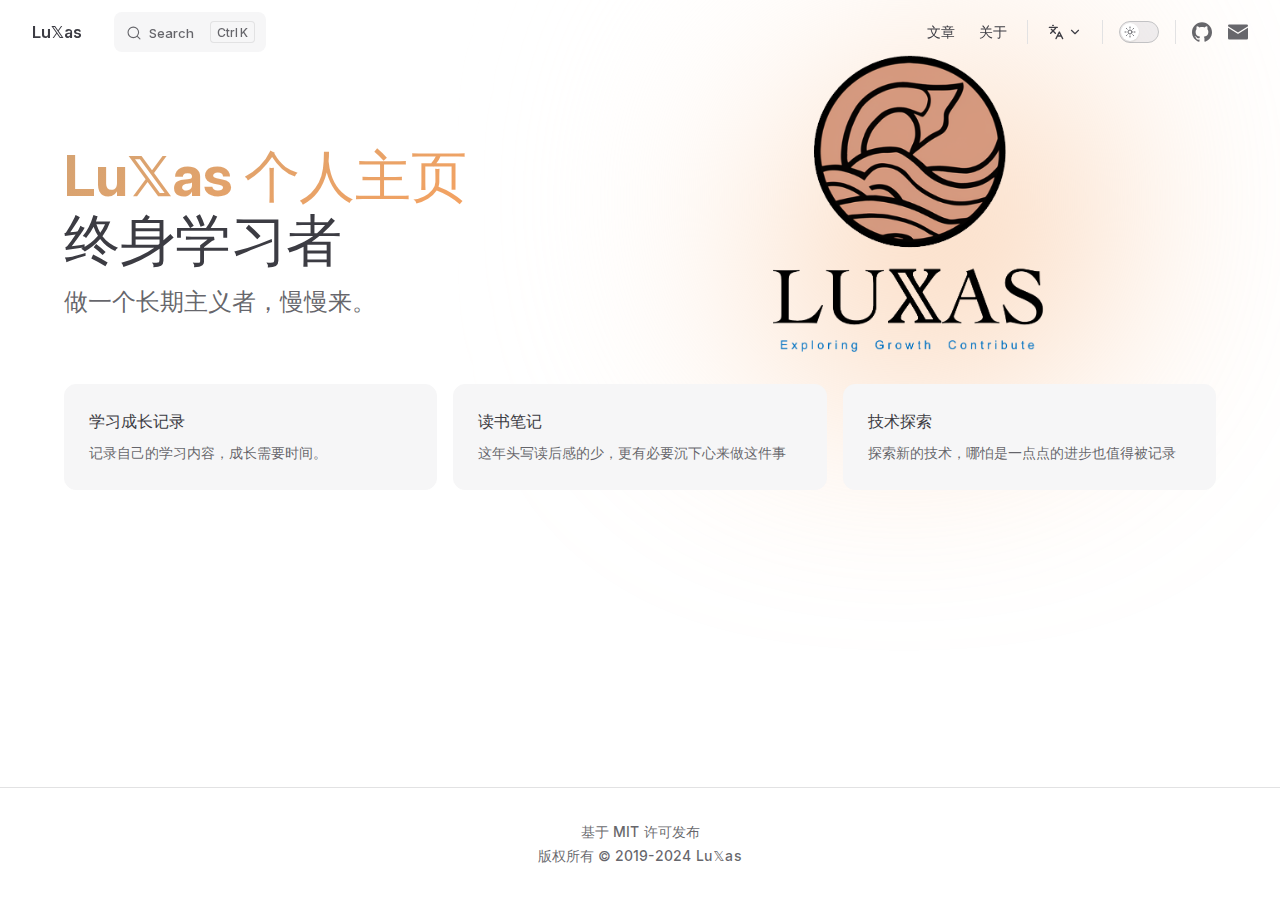
==== index.html @ c607cb86 "feat: update articles" ====
<!DOCTYPE html>
<html lang="cn-zh" dir="ltr">
  <head>
    <meta charset="utf-8">
    <meta name="viewport" content="width=device-width,initial-scale=1">
    <title>Lu𝕏as</title>
    <meta name="description" content="中文">
    <meta name="generator" content="VitePress v1.2.2">
    <link rel="preload stylesheet" href="/assets/style.DDRdnjF_.css" as="style">
    
    <script type="module" src="/assets/app.DLBh6SPV.js"></script>
    <link rel="preload" href="/assets/inter-roman-latin.Di8DUHzh.woff2" as="font" type="font/woff2" crossorigin="">
    <link rel="modulepreload" href="/assets/chunks/framework.D42TvibZ.js">
    <link rel="modulepreload" href="/assets/chunks/theme.DUBHkYEE.js">
    <link rel="modulepreload" href="/assets/index.md.DDCUJLED.lean.js">
    <link rel="icon" href="/favicon.png">
    <script id="check-dark-mode">(()=>{const e=localStorage.getItem("vitepress-theme-appearance")||"auto",a=window.matchMedia("(prefers-color-scheme: dark)").matches;(!e||e==="auto"?a:e==="dark")&&document.documentElement.classList.add("dark")})();</script>
    <script id="check-mac-os">document.documentElement.classList.toggle("mac",/Mac|iPhone|iPod|iPad/i.test(navigator.platform));</script>
  </head>
  <body>
    <div id="app"><div class="Layout" data-v-5d98c3a5><!--[--><!--]--><!--[--><span tabindex="-1" data-v-0f60ec36></span><a href="#VPContent" class="VPSkipLink visually-hidden" data-v-0f60ec36> Skip to content </a><!--]--><!----><header class="VPNav" data-v-5d98c3a5 data-v-ae24b3ad><div class="VPNavBar home top" data-v-ae24b3ad data-v-ccf7ddec><div class="wrapper" data-v-ccf7ddec><div class="container" data-v-ccf7ddec><div class="title" data-v-ccf7ddec><div class="VPNavBarTitle" data-v-ccf7ddec data-v-ab179fa1><a class="title" href="/" data-v-ab179fa1><!--[--><!--]--><!----><span data-v-ab179fa1>Lu𝕏as</span><!--[--><!--]--></a></div></div><div class="content" data-v-ccf7ddec><div class="content-body" data-v-ccf7ddec><!--[--><!--]--><div class="VPNavBarSearch search" data-v-ccf7ddec><!--[--><!----><div id="local-search"><button type="button" class="DocSearch DocSearch-Button" aria-label="Search"><span class="DocSearch-Button-Container"><span class="vp-icon DocSearch-Search-Icon"></span><span class="DocSearch-Button-Placeholder">Search</span></span><span class="DocSearch-Button-Keys"><kbd class="DocSearch-Button-Key"></kbd><kbd class="DocSearch-Button-Key">K</kbd></span></button></div><!--]--></div><nav aria-labelledby="main-nav-aria-label" class="VPNavBarMenu menu" data-v-ccf7ddec data-v-7f418b0f><span id="main-nav-aria-label" class="visually-hidden" data-v-7f418b0f>Main Navigation</span><!--[--><!--[--><a class="VPLink link VPNavBarMenuLink" href="/posts" tabindex="0" data-v-7f418b0f data-v-9c663999><!--[--><span data-v-9c663999>文章</span><!--]--></a><!--]--><!--[--><a class="VPLink link VPNavBarMenuLink" href="/about/page" tabindex="0" data-v-7f418b0f data-v-9c663999><!--[--><span data-v-9c663999>关于</span><!--]--></a><!--]--><!--]--></nav><div class="VPFlyout VPNavBarTranslations translations" data-v-ccf7ddec data-v-88af2de4 data-v-b6c34ac9><button type="button" class="button" aria-haspopup="true" aria-expanded="false" aria-label="多语言" data-v-b6c34ac9><span class="text" data-v-b6c34ac9><span class="vpi-languages option-icon" data-v-b6c34ac9></span><!----><span class="vpi-chevron-down text-icon" data-v-b6c34ac9></span></span></button><div class="menu" data-v-b6c34ac9><div class="VPMenu" data-v-b6c34ac9 data-v-e7ea1737><!----><!--[--><!--[--><div class="items" data-v-88af2de4><p class="title" data-v-88af2de4>简体中文</p><!--[--><div class="VPMenuLink" data-v-88af2de4 data-v-43f1e123><a class="VPLink link" href="/en/" data-v-43f1e123><!--[-->English<!--]--></a></div><!--]--></div><!--]--><!--]--></div></div></div><div class="VPNavBarAppearance appearance" data-v-ccf7ddec data-v-e6aabb21><button class="VPSwitch VPSwitchAppearance" type="button" role="switch" title="切换到深色模式" aria-checked="false" data-v-e6aabb21 data-v-d1f28634 data-v-1d5665e3><span class="check" data-v-1d5665e3><span class="icon" data-v-1d5665e3><!--[--><span class="vpi-sun sun" data-v-d1f28634></span><span class="vpi-moon moon" data-v-d1f28634></span><!--]--></span></span></button></div><div class="VPSocialLinks VPNavBarSocialLinks social-links" data-v-ccf7ddec data-v-0394ad82 data-v-7bc22406><!--[--><a class="VPSocialLink no-icon" href="https://github.com/luxasjer" aria-label="github" target="_blank" rel="noopener" data-v-7bc22406 data-v-eee4e7cb><span class="vpi-social-github" /></a><a class="VPSocialLink no-icon" href="mailto:jiap@hotmail.com" aria-label target="_blank" rel="noopener" data-v-7bc22406 data-v-eee4e7cb><svg xmlns="http://www.w3.org/2000/svg" viewBox="0 0 128 96" id="email"><g><path d="M0 11.283V8a8 8 0 0 1 8-8h112a8 8 0 0 1 8 8v3.283l-64 40zm66.12 48.11a4.004 4.004 0 0 1-4.24 0L0 20.717V88a8 8 0 0 0 8 8h112a8 8 0 0 0 8-8V20.717z"></path></g></svg></a><!--]--></div><div class="VPFlyout VPNavBarExtra extra" data-v-ccf7ddec data-v-d0bd9dde data-v-b6c34ac9><button type="button" class="button" aria-haspopup="true" aria-expanded="false" aria-label="extra navigation" data-v-b6c34ac9><span class="vpi-more-horizontal icon" data-v-b6c34ac9></span></button><div class="menu" data-v-b6c34ac9><div class="VPMenu" data-v-b6c34ac9 data-v-e7ea1737><!----><!--[--><!--[--><div class="group translations" data-v-d0bd9dde><p class="trans-title" data-v-d0bd9dde>简体中文</p><!--[--><div class="VPMenuLink" data-v-d0bd9dde data-v-43f1e123><a class="VPLink link" href="/en/" data-v-43f1e123><!--[-->English<!--]--></a></div><!--]--></div><div class="group" data-v-d0bd9dde><div class="item appearance" data-v-d0bd9dde><p class="label" data-v-d0bd9dde>主题</p><div class="appearance-action" data-v-d0bd9dde><button class="VPSwitch VPSwitchAppearance" type="button" role="switch" title="切换到深色模式" aria-checked="false" data-v-d0bd9dde data-v-d1f28634 data-v-1d5665e3><span class="check" data-v-1d5665e3><span class="icon" data-v-1d5665e3><!--[--><span class="vpi-sun sun" data-v-d1f28634></span><span class="vpi-moon moon" data-v-d1f28634></span><!--]--></span></span></button></div></div></div><div class="group" data-v-d0bd9dde><div class="item social-links" data-v-d0bd9dde><div class="VPSocialLinks social-links-list" data-v-d0bd9dde data-v-7bc22406><!--[--><a class="VPSocialLink no-icon" href="https://github.com/luxasjer" aria-label="github" target="_blank" rel="noopener" data-v-7bc22406 data-v-eee4e7cb><span class="vpi-social-github" /></a><a class="VPSocialLink no-icon" href="mailto:jiap@hotmail.com" aria-label target="_blank" rel="noopener" data-v-7bc22406 data-v-eee4e7cb><svg xmlns="http://www.w3.org/2000/svg" viewBox="0 0 128 96" id="email"><g><path d="M0 11.283V8a8 8 0 0 1 8-8h112a8 8 0 0 1 8 8v3.283l-64 40zm66.12 48.11a4.004 4.004 0 0 1-4.24 0L0 20.717V88a8 8 0 0 0 8 8h112a8 8 0 0 0 8-8V20.717z"></path></g></svg></a><!--]--></div></div></div><!--]--><!--]--></div></div></div><!--[--><!--]--><button type="button" class="VPNavBarHamburger hamburger" aria-label="mobile navigation" aria-expanded="false" aria-controls="VPNavScreen" data-v-ccf7ddec data-v-e5dd9c1c><span class="container" data-v-e5dd9c1c><span class="top" data-v-e5dd9c1c></span><span class="middle" data-v-e5dd9c1c></span><span class="bottom" data-v-e5dd9c1c></span></span></button></div></div></div></div><div class="divider" data-v-ccf7ddec><div class="divider-line" data-v-ccf7ddec></div></div></div><!----></header><!----><!----><div class="VPContent is-home" id="VPContent" data-v-5d98c3a5 data-v-1428d186><div class="VPHome" data-v-1428d186 data-v-686f80a6><!--[--><!--]--><div class="VPHero has-image VPHomeHero" data-v-686f80a6 data-v-303bb580><div class="container" data-v-303bb580><div class="main" data-v-303bb580><!--[--><!--]--><!--[--><h1 class="name" data-v-303bb580><span class="clip" data-v-303bb580>Lu𝕏as 个人主页</span></h1><p class="text" data-v-303bb580>终身学习者</p><p class="tagline" data-v-303bb580>做一个长期主义者，慢慢来。</p><!--]--><!--[--><!--]--><!----><!--[--><!--]--></div><div class="image" data-v-303bb580><div class="image-container" data-v-303bb580><div class="image-bg" data-v-303bb580></div><!--[--><!--[--><img class="VPImage image-src" src="/logo.png" alt="Lu𝕏as" data-v-8426fc1a><!--]--><!--]--></div></div></div></div><!--[--><!--]--><!--[--><!--]--><div class="VPFeatures VPHomeFeatures" data-v-686f80a6 data-v-a6181336><div class="container" data-v-a6181336><div class="items" data-v-a6181336><!--[--><div class="grid-3 item" data-v-a6181336><div class="VPLink no-icon VPFeature" data-v-a6181336 data-v-a3976bdc><!--[--><article class="box" data-v-a3976bdc><!----><h2 class="title" data-v-a3976bdc>学习成长记录</h2><p class="details" data-v-a3976bdc>记录自己的学习内容，成长需要时间。</p><!----></article><!--]--></div></div><div class="grid-3 item" data-v-a6181336><div class="VPLink no-icon VPFeature" data-v-a6181336 data-v-a3976bdc><!--[--><article class="box" data-v-a3976bdc><!----><h2 class="title" data-v-a3976bdc>读书笔记</h2><p class="details" data-v-a3976bdc>这年头写读后感的少，更有必要沉下心来做这件事</p><!----></article><!--]--></div></div><div class="grid-3 item" data-v-a6181336><div class="VPLink no-icon VPFeature" data-v-a6181336 data-v-a3976bdc><!--[--><article class="box" data-v-a3976bdc><!----><h2 class="title" data-v-a3976bdc>技术探索</h2><p class="details" data-v-a3976bdc>探索新的技术，哪怕是一点点的进步也值得被记录</p><!----></article><!--]--></div></div><!--]--></div></div></div><!--[--><!--]--><div class="vp-doc container" style="" data-v-686f80a6 data-v-8e2d4988><!--[--><div style="position:relative;" data-v-686f80a6><div></div></div><!--]--></div></div></div><footer class="VPFooter" data-v-5d98c3a5 data-v-e315a0ad><div class="container" data-v-e315a0ad><p class="message" data-v-e315a0ad>基于 MIT 许可发布</p><p class="copyright" data-v-e315a0ad>版权所有 © 2019-2024 Lu𝕏as</p></div></footer><!--[--><!--]--></div></div>
    <script>window.__VP_HASH_MAP__=JSON.parse("{\"en_about_page.md\":\"DfdKTRWu\",\"en_posts_index.md\":\"Dd6nud6J\",\"about_page.md\":\"Cd9vt3Vc\",\"index.md\":\"DDCUJLED\",\"en_posts_how-to-configure-multiple-github-accounts-on-mac.md\":\"Dc8gXFpG\",\"posts_index.md\":\"DUNDQnD2\",\"en_index.md\":\"DZoqJxFA\",\"posts_how-to-configure-multiple-github-accounts-on-mac.md\":\"HzGMgSVw\"}");window.__VP_SITE_DATA__=JSON.parse("{\"lang\":\"en-US\",\"dir\":\"ltr\",\"title\":\"Lu𝕏as\",\"description\":\"Lu𝕏as 的个人网站\",\"base\":\"/\",\"head\":[],\"router\":{\"prefetchLinks\":true},\"appearance\":true,\"themeConfig\":{\"socialLinks\":[{\"icon\":\"github\",\"link\":\"https://github.com/luxasjer\"},{\"icon\":{\"svg\":\"<svg xmlns=\\\"http://www.w3.org/2000/svg\\\" viewBox=\\\"0 0 128 96\\\" id=\\\"email\\\"><g><path d=\\\"M0 11.283V8a8 8 0 0 1 8-8h112a8 8 0 0 1 8 8v3.283l-64 40zm66.12 48.11a4.004 4.004 0 0 1-4.24 0L0 20.717V88a8 8 0 0 0 8 8h112a8 8 0 0 0 8-8V20.717z\\\"></path></g></svg>\"},\"link\":\"mailto:jiap@hotmail.com\"}],\"search\":{\"provider\":\"local\"}},\"locales\":{\"root\":{\"label\":\"简体中文\",\"lang\":\"cn-zh\",\"description\":\"中文\",\"themeConfig\":{\"nav\":[{\"text\":\"文章\",\"link\":\"/posts\"},{\"text\":\"关于\",\"link\":\"/about/page\"}],\"editLink\":{\"pattern\":\"mailto:jiap@hotmail.com\",\"text\":\"与我取得联系\"},\"footer\":{\"message\":\"基于 MIT 许可发布\",\"copyright\":\"版权所有 © 2019-2024 Lu𝕏as\"},\"docFooter\":{\"prev\":\"上一页\",\"next\":\"下一页\"},\"outlineTitle\":\"导航栏\",\"outline\":[2,3],\"lastUpdated\":{\"text\":\"最后更新于\",\"formatOptions\":{\"dateStyle\":\"short\",\"timeStyle\":\"medium\"}},\"langMenuLabel\":\"多语言\",\"returnToTopLabel\":\"回到顶部\",\"sidebarMenuLabel\":\"菜单\",\"darkModeSwitchLabel\":\"主题\",\"lightModeSwitchTitle\":\"切换到浅色模式\",\"darkModeSwitchTitle\":\"切换到深色模式\"}},\"en\":{\"label\":\"English\",\"lang\":\"en-US\",\"description\":\"Vite & Vue powered static site generator.\",\"themeConfig\":{\"nav\":[{\"text\":\"About\",\"link\":\"/about/page\"}],\"editLink\":{\"pattern\":\"mailto:jiap@hotmail.com\",\"text\":\"Mail to me\"},\"footer\":{\"message\":\"Released under the MIT License\",\"copyright\":\"Copyright © 2019 - 2024 Lu𝕏as\"}}}},\"scrollOffset\":134,\"cleanUrls\":true}");</script>
    
  </body>
</html>
---- assets/style.DDRdnjF_.css ----
@font-face{font-family:Inter;font-style:normal;font-weight:100 900;font-display:swap;src:url(/assets/inter-roman-cyrillic-ext.BBPuwvHQ.woff2) format("woff2");unicode-range:U+0460-052F,U+1C80-1C88,U+20B4,U+2DE0-2DFF,U+A640-A69F,U+FE2E-FE2F}@font-face{font-family:Inter;font-style:normal;font-weight:100 900;font-display:swap;src:url(/assets/inter-roman-cyrillic.C5lxZ8CY.woff2) format("woff2");unicode-range:U+0301,U+0400-045F,U+0490-0491,U+04B0-04B1,U+2116}@font-face{font-family:Inter;font-style:normal;font-weight:100 900;font-display:swap;src:url(/assets/inter-roman-greek-ext.CqjqNYQ-.woff2) format("woff2");unicode-range:U+1F00-1FFF}@font-face{font-family:Inter;font-style:normal;font-weight:100 900;font-display:swap;src:url(/assets/inter-roman-greek.BBVDIX6e.woff2) format("woff2");unicode-range:U+0370-0377,U+037A-037F,U+0384-038A,U+038C,U+038E-03A1,U+03A3-03FF}@font-face{font-family:Inter;font-style:normal;font-weight:100 900;font-display:swap;src:url(/assets/inter-roman-vietnamese.BjW4sHH5.woff2) format("woff2");unicode-range:U+0102-0103,U+0110-0111,U+0128-0129,U+0168-0169,U+01A0-01A1,U+01AF-01B0,U+0300-0301,U+0303-0304,U+0308-0309,U+0323,U+0329,U+1EA0-1EF9,U+20AB}@font-face{font-family:Inter;font-style:normal;font-weight:100 900;font-display:swap;src:url(/assets/inter-roman-latin-ext.4ZJIpNVo.woff2) format("woff2");unicode-range:U+0100-02AF,U+0304,U+0308,U+0329,U+1E00-1E9F,U+1EF2-1EFF,U+2020,U+20A0-20AB,U+20AD-20C0,U+2113,U+2C60-2C7F,U+A720-A7FF}@font-face{font-family:Inter;font-style:normal;font-weight:100 900;font-display:swap;src:url(/assets/inter-roman-latin.Di8DUHzh.woff2) format("woff2");unicode-range:U+0000-00FF,U+0131,U+0152-0153,U+02BB-02BC,U+02C6,U+02DA,U+02DC,U+0304,U+0308,U+0329,U+2000-206F,U+2074,U+20AC,U+2122,U+2191,U+2193,U+2212,U+2215,U+FEFF,U+FFFD}@font-face{font-family:Inter;font-style:italic;font-weight:100 900;font-display:swap;src:url(/assets/inter-italic-cyrillic-ext.r48I6akx.woff2) format("woff2");unicode-range:U+0460-052F,U+1C80-1C88,U+20B4,U+2DE0-2DFF,U+A640-A69F,U+FE2E-FE2F}@font-face{font-family:Inter;font-style:italic;font-weight:100 900;font-display:swap;src:url(/assets/inter-italic-cyrillic.By2_1cv3.woff2) format("woff2");unicode-range:U+0301,U+0400-045F,U+0490-0491,U+04B0-04B1,U+2116}@font-face{font-family:Inter;font-style:italic;font-weight:100 900;font-display:swap;src:url(/assets/inter-italic-greek-ext.1u6EdAuj.woff2) format("woff2");unicode-range:U+1F00-1FFF}@font-face{font-family:Inter;font-style:italic;font-weight:100 900;font-display:swap;src:url(/assets/inter-italic-greek.DJ8dCoTZ.woff2) format("woff2");unicode-range:U+0370-0377,U+037A-037F,U+0384-038A,U+038C,U+038E-03A1,U+03A3-03FF}@font-face{font-family:Inter;font-style:italic;font-weight:100 900;font-display:swap;src:url(/assets/inter-italic-vietnamese.BSbpV94h.woff2) format("woff2");unicode-range:U+0102-0103,U+0110-0111,U+0128-0129,U+0168-0169,U+01A0-01A1,U+01AF-01B0,U+0300-0301,U+0303-0304,U+0308-0309,U+0323,U+0329,U+1EA0-1EF9,U+20AB}@font-face{font-family:Inter;font-style:italic;font-weight:100 900;font-display:swap;src:url(/assets/inter-italic-latin-ext.CN1xVJS-.woff2) format("woff2");unicode-range:U+0100-02AF,U+0304,U+0308,U+0329,U+1E00-1E9F,U+1EF2-1EFF,U+2020,U+20A0-20AB,U+20AD-20C0,U+2113,U+2C60-2C7F,U+A720-A7FF}@font-face{font-family:Inter;font-style:italic;font-weight:100 900;font-display:swap;src:url(/assets/inter-italic-latin.C2AdPX0b.woff2) format("woff2");unicode-range:U+0000-00FF,U+0131,U+0152-0153,U+02BB-02BC,U+02C6,U+02DA,U+02DC,U+0304,U+0308,U+0329,U+2000-206F,U+2074,U+20AC,U+2122,U+2191,U+2193,U+2212,U+2215,U+FEFF,U+FFFD}@font-face{font-family:Punctuation SC;font-weight:400;src:local("PingFang SC Regular"),local("Noto Sans CJK SC"),local("Microsoft YaHei");unicode-range:U+201C,U+201D,U+2018,U+2019,U+2E3A,U+2014,U+2013,U+2026,U+00B7,U+007E,U+002F}@font-face{font-family:Punctuation SC;font-weight:500;src:local("PingFang SC Medium"),local("Noto Sans CJK SC"),local("Microsoft YaHei");unicode-range:U+201C,U+201D,U+2018,U+2019,U+2E3A,U+2014,U+2013,U+2026,U+00B7,U+007E,U+002F}@font-face{font-family:Punctuation SC;font-weight:600;src:local("PingFang SC Semibold"),local("Noto Sans CJK SC Bold"),local("Microsoft YaHei Bold");unicode-range:U+201C,U+201D,U+2018,U+2019,U+2E3A,U+2014,U+2013,U+2026,U+00B7,U+007E,U+002F}@font-face{font-family:Punctuation SC;font-weight:700;src:local("PingFang SC Semibold"),local("Noto Sans CJK SC Bold"),local("Microsoft YaHei Bold");unicode-range:U+201C,U+201D,U+2018,U+2019,U+2E3A,U+2014,U+2013,U+2026,U+00B7,U+007E,U+002F}:root{--vp-c-white: #ffffff;--vp-c-black: #000000;--vp-c-neutral: var(--vp-c-black);--vp-c-neutral-inverse: var(--vp-c-white)}.dark{--vp-c-neutral: var(--vp-c-white);--vp-c-neutral-inverse: var(--vp-c-black)}:root{--vp-c-gray-1: #dddde3;--vp-c-gray-2: #e4e4e9;--vp-c-gray-3: #ebebef;--vp-c-gray-soft: rgba(142, 150, 170, .14);--vp-c-indigo-1: #3451b2;--vp-c-indigo-2: #3a5ccc;--vp-c-indigo-3: #5672cd;--vp-c-indigo-soft: rgba(100, 108, 255, .14);--vp-c-purple-1: #6f42c1;--vp-c-purple-2: #7e4cc9;--vp-c-purple-3: #8e5cd9;--vp-c-purple-soft: rgba(159, 122, 234, .14);--vp-c-green-1: #18794e;--vp-c-green-2: #299764;--vp-c-green-3: #30a46c;--vp-c-green-soft: rgba(16, 185, 129, .14);--vp-c-yellow-1: #915930;--vp-c-yellow-2: #946300;--vp-c-yellow-3: #9f6a00;--vp-c-yellow-soft: rgba(234, 179, 8, .14);--vp-c-red-1: #b8272c;--vp-c-red-2: #d5393e;--vp-c-red-3: #e0575b;--vp-c-red-soft: rgba(244, 63, 94, .14);--vp-c-sponsor: #db2777}.dark{--vp-c-gray-1: #515c67;--vp-c-gray-2: #414853;--vp-c-gray-3: #32363f;--vp-c-gray-soft: rgba(101, 117, 133, .16);--vp-c-indigo-1: #a8b1ff;--vp-c-indigo-2: #5c73e7;--vp-c-indigo-3: #3e63dd;--vp-c-indigo-soft: rgba(100, 108, 255, .16);--vp-c-purple-1: #c8abfa;--vp-c-purple-2: #a879e6;--vp-c-purple-3: #8e5cd9;--vp-c-purple-soft: rgba(159, 122, 234, .16);--vp-c-green-1: #3dd68c;--vp-c-green-2: #30a46c;--vp-c-green-3: #298459;--vp-c-green-soft: rgba(16, 185, 129, .16);--vp-c-yellow-1: #f9b44e;--vp-c-yellow-2: #da8b17;--vp-c-yellow-3: #a46a0a;--vp-c-yellow-soft: rgba(234, 179, 8, .16);--vp-c-red-1: #f66f81;--vp-c-red-2: #f14158;--vp-c-red-3: #b62a3c;--vp-c-red-soft: rgba(244, 63, 94, .16)}:root{--vp-c-bg: #ffffff;--vp-c-bg-alt: #f6f6f7;--vp-c-bg-elv: #ffffff;--vp-c-bg-soft: #f6f6f7}.dark{--vp-c-bg: #1b1b1f;--vp-c-bg-alt: #161618;--vp-c-bg-elv: #202127;--vp-c-bg-soft: #202127}:root{--vp-c-border: #c2c2c4;--vp-c-divider: #e2e2e3;--vp-c-gutter: #e2e2e3}.dark{--vp-c-border: #3c3f44;--vp-c-divider: #2e2e32;--vp-c-gutter: #000000}:root{--vp-c-text-1: rgba(60, 60, 67);--vp-c-text-2: rgba(60, 60, 67, .78);--vp-c-text-3: rgba(60, 60, 67, .56)}.dark{--vp-c-text-1: rgba(255, 255, 245, .86);--vp-c-text-2: rgba(235, 235, 245, .6);--vp-c-text-3: rgba(235, 235, 245, .38)}:root{--vp-c-default-1: var(--vp-c-gray-1);--vp-c-default-2: var(--vp-c-gray-2);--vp-c-default-3: var(--vp-c-gray-3);--vp-c-default-soft: var(--vp-c-gray-soft);--vp-c-brand-1: var(--vp-c-indigo-1);--vp-c-brand-2: var(--vp-c-indigo-2);--vp-c-brand-3: var(--vp-c-indigo-3);--vp-c-brand-soft: var(--vp-c-indigo-soft);--vp-c-brand: var(--vp-c-brand-1);--vp-c-tip-1: var(--vp-c-brand-1);--vp-c-tip-2: var(--vp-c-brand-2);--vp-c-tip-3: var(--vp-c-brand-3);--vp-c-tip-soft: var(--vp-c-brand-soft);--vp-c-note-1: var(--vp-c-brand-1);--vp-c-note-2: var(--vp-c-brand-2);--vp-c-note-3: var(--vp-c-brand-3);--vp-c-note-soft: var(--vp-c-brand-soft);--vp-c-success-1: var(--vp-c-green-1);--vp-c-success-2: var(--vp-c-green-2);--vp-c-success-3: var(--vp-c-green-3);--vp-c-success-soft: var(--vp-c-green-soft);--vp-c-important-1: var(--vp-c-purple-1);--vp-c-important-2: var(--vp-c-purple-2);--vp-c-important-3: var(--vp-c-purple-3);--vp-c-important-soft: var(--vp-c-purple-soft);--vp-c-warning-1: var(--vp-c-yellow-1);--vp-c-warning-2: var(--vp-c-yellow-2);--vp-c-warning-3: var(--vp-c-yellow-3);--vp-c-warning-soft: var(--vp-c-yellow-soft);--vp-c-danger-1: var(--vp-c-red-1);--vp-c-danger-2: var(--vp-c-red-2);--vp-c-danger-3: var(--vp-c-red-3);--vp-c-danger-soft: var(--vp-c-red-soft);--vp-c-caution-1: var(--vp-c-red-1);--vp-c-caution-2: var(--vp-c-red-2);--vp-c-caution-3: var(--vp-c-red-3);--vp-c-caution-soft: var(--vp-c-red-soft)}:root{--vp-font-family-base: "Inter", ui-sans-serif, system-ui, sans-serif, "Apple Color Emoji", "Segoe UI Emoji", "Segoe UI Symbol", "Noto Color Emoji";--vp-font-family-mono: ui-monospace, "Menlo", "Monaco", "Consolas", "Liberation Mono", "Courier New", monospace;font-optical-sizing:auto}:root:where(:lang(zh)){--vp-font-family-base: "Punctuation SC", "Inter", ui-sans-serif, system-ui, "PingFang SC", "Noto Sans CJK SC", "Noto Sans SC", "Heiti SC", "Microsoft YaHei", "DengXian", sans-serif, "Apple Color Emoji", "Segoe UI Emoji", "Segoe UI Symbol", "Noto Color Emoji"}:root{--vp-shadow-1: 0 1px 2px rgba(0, 0, 0, .04), 0 1px 2px rgba(0, 0, 0, .06);--vp-shadow-2: 0 3px 12px rgba(0, 0, 0, .07), 0 1px 4px rgba(0, 0, 0, .07);--vp-shadow-3: 0 12px 32px rgba(0, 0, 0, .1), 0 2px 6px rgba(0, 0, 0, .08);--vp-shadow-4: 0 14px 44px rgba(0, 0, 0, .12), 0 3px 9px rgba(0, 0, 0, .12);--vp-shadow-5: 0 18px 56px rgba(0, 0, 0, .16), 0 4px 12px rgba(0, 0, 0, .16)}:root{--vp-z-index-footer: 10;--vp-z-index-local-nav: 20;--vp-z-index-nav: 30;--vp-z-index-layout-top: 40;--vp-z-index-backdrop: 50;--vp-z-index-sidebar: 60}@media (min-width: 960px){:root{--vp-z-index-sidebar: 25}}:root{--vp-layout-max-width: 1440px}:root{--vp-header-anchor-symbol: "#"}:root{--vp-code-line-height: 1.7;--vp-code-font-size: .875em;--vp-code-color: var(--vp-c-brand-1);--vp-code-link-color: var(--vp-c-brand-1);--vp-code-link-hover-color: var(--vp-c-brand-2);--vp-code-bg: var(--vp-c-default-soft);--vp-code-block-color: var(--vp-c-text-2);--vp-code-block-bg: var(--vp-c-bg-alt);--vp-code-block-divider-color: var(--vp-c-gutter);--vp-code-lang-color: var(--vp-c-text-3);--vp-code-line-highlight-color: var(--vp-c-default-soft);--vp-code-line-number-color: var(--vp-c-text-3);--vp-code-line-diff-add-color: var(--vp-c-success-soft);--vp-code-line-diff-add-symbol-color: var(--vp-c-success-1);--vp-code-line-diff-remove-color: var(--vp-c-danger-soft);--vp-code-line-diff-remove-symbol-color: var(--vp-c-danger-1);--vp-code-line-warning-color: var(--vp-c-warning-soft);--vp-code-line-error-color: var(--vp-c-danger-soft);--vp-code-copy-code-border-color: var(--vp-c-divider);--vp-code-copy-code-bg: var(--vp-c-bg-soft);--vp-code-copy-code-hover-border-color: var(--vp-c-divider);--vp-code-copy-code-hover-bg: var(--vp-c-bg);--vp-code-copy-code-active-text: var(--vp-c-text-2);--vp-code-copy-copied-text-content: "Copied";--vp-code-tab-divider: var(--vp-code-block-divider-color);--vp-code-tab-text-color: var(--vp-c-text-2);--vp-code-tab-bg: var(--vp-code-block-bg);--vp-code-tab-hover-text-color: var(--vp-c-text-1);--vp-code-tab-active-text-color: var(--vp-c-text-1);--vp-code-tab-active-bar-color: var(--vp-c-brand-1)}:root{--vp-button-brand-border: transparent;--vp-button-brand-text: var(--vp-c-white);--vp-button-brand-bg: var(--vp-c-brand-3);--vp-button-brand-hover-border: transparent;--vp-button-brand-hover-text: var(--vp-c-white);--vp-button-brand-hover-bg: var(--vp-c-brand-2);--vp-button-brand-active-border: transparent;--vp-button-brand-active-text: var(--vp-c-white);--vp-button-brand-active-bg: var(--vp-c-brand-1);--vp-button-alt-border: transparent;--vp-button-alt-text: var(--vp-c-text-1);--vp-button-alt-bg: var(--vp-c-default-3);--vp-button-alt-hover-border: transparent;--vp-button-alt-hover-text: var(--vp-c-text-1);--vp-button-alt-hover-bg: var(--vp-c-default-2);--vp-button-alt-active-border: transparent;--vp-button-alt-active-text: var(--vp-c-text-1);--vp-button-alt-active-bg: var(--vp-c-default-1);--vp-button-sponsor-border: var(--vp-c-text-2);--vp-button-sponsor-text: var(--vp-c-text-2);--vp-button-sponsor-bg: transparent;--vp-button-sponsor-hover-border: var(--vp-c-sponsor);--vp-button-sponsor-hover-text: var(--vp-c-sponsor);--vp-button-sponsor-hover-bg: transparent;--vp-button-sponsor-active-border: var(--vp-c-sponsor);--vp-button-sponsor-active-text: var(--vp-c-sponsor);--vp-button-sponsor-active-bg: transparent}:root{--vp-custom-block-font-size: 14px;--vp-custom-block-code-font-size: 13px;--vp-custom-block-info-border: transparent;--vp-custom-block-info-text: var(--vp-c-text-1);--vp-custom-block-info-bg: var(--vp-c-default-soft);--vp-custom-block-info-code-bg: var(--vp-c-default-soft);--vp-custom-block-note-border: transparent;--vp-custom-block-note-text: var(--vp-c-text-1);--vp-custom-block-note-bg: var(--vp-c-default-soft);--vp-custom-block-note-code-bg: var(--vp-c-default-soft);--vp-custom-block-tip-border: transparent;--vp-custom-block-tip-text: var(--vp-c-text-1);--vp-custom-block-tip-bg: var(--vp-c-tip-soft);--vp-custom-block-tip-code-bg: var(--vp-c-tip-soft);--vp-custom-block-important-border: transparent;--vp-custom-block-important-text: var(--vp-c-text-1);--vp-custom-block-important-bg: var(--vp-c-important-soft);--vp-custom-block-important-code-bg: var(--vp-c-important-soft);--vp-custom-block-warning-border: transparent;--vp-custom-block-warning-text: var(--vp-c-text-1);--vp-custom-block-warning-bg: var(--vp-c-warning-soft);--vp-custom-block-warning-code-bg: var(--vp-c-warning-soft);--vp-custom-block-danger-border: transparent;--vp-custom-block-danger-text: var(--vp-c-text-1);--vp-custom-block-danger-bg: var(--vp-c-danger-soft);--vp-custom-block-danger-code-bg: var(--vp-c-danger-soft);--vp-custom-block-caution-border: transparent;--vp-custom-block-caution-text: var(--vp-c-text-1);--vp-custom-block-caution-bg: var(--vp-c-caution-soft);--vp-custom-block-caution-code-bg: var(--vp-c-caution-soft);--vp-custom-block-details-border: var(--vp-custom-block-info-border);--vp-custom-block-details-text: var(--vp-custom-block-info-text);--vp-custom-block-details-bg: var(--vp-custom-block-info-bg);--vp-custom-block-details-code-bg: var(--vp-custom-block-info-code-bg)}:root{--vp-input-border-color: var(--vp-c-border);--vp-input-bg-color: var(--vp-c-bg-alt);--vp-input-switch-bg-color: var(--vp-c-default-soft)}:root{--vp-nav-height: 64px;--vp-nav-bg-color: var(--vp-c-bg);--vp-nav-screen-bg-color: var(--vp-c-bg);--vp-nav-logo-height: 24px}.hide-nav{--vp-nav-height: 0px}.hide-nav .VPSidebar{--vp-nav-height: 22px}:root{--vp-local-nav-bg-color: var(--vp-c-bg)}:root{--vp-sidebar-width: 272px;--vp-sidebar-bg-color: var(--vp-c-bg-alt)}:root{--vp-backdrop-bg-color: rgba(0, 0, 0, .6)}:root{--vp-home-hero-name-color: var(--vp-c-brand-1);--vp-home-hero-name-background: transparent;--vp-home-hero-image-background-image: none;--vp-home-hero-image-filter: none}:root{--vp-badge-info-border: transparent;--vp-badge-info-text: var(--vp-c-text-2);--vp-badge-info-bg: var(--vp-c-default-soft);--vp-badge-tip-border: transparent;--vp-badge-tip-text: var(--vp-c-tip-1);--vp-badge-tip-bg: var(--vp-c-tip-soft);--vp-badge-warning-border: transparent;--vp-badge-warning-text: var(--vp-c-warning-1);--vp-badge-warning-bg: var(--vp-c-warning-soft);--vp-badge-danger-border: transparent;--vp-badge-danger-text: var(--vp-c-danger-1);--vp-badge-danger-bg: var(--vp-c-danger-soft)}:root{--vp-carbon-ads-text-color: var(--vp-c-text-1);--vp-carbon-ads-poweredby-color: var(--vp-c-text-2);--vp-carbon-ads-bg-color: var(--vp-c-bg-soft);--vp-carbon-ads-hover-text-color: var(--vp-c-brand-1);--vp-carbon-ads-hover-poweredby-color: var(--vp-c-text-1)}:root{--vp-local-search-bg: var(--vp-c-bg);--vp-local-search-result-bg: var(--vp-c-bg);--vp-local-search-result-border: var(--vp-c-divider);--vp-local-search-result-selected-bg: var(--vp-c-bg);--vp-local-search-result-selected-border: var(--vp-c-brand-1);--vp-local-search-highlight-bg: var(--vp-c-brand-1);--vp-local-search-highlight-text: var(--vp-c-neutral-inverse)}@media (prefers-reduced-motion: reduce){*,:before,:after{animation-delay:-1ms!important;animation-duration:1ms!important;animation-iteration-count:1!important;background-attachment:initial!important;scroll-behavior:auto!important;transition-duration:0s!important;transition-delay:0s!important}}*,:before,:after{box-sizing:border-box}html{line-height:1.4;font-size:16px;-webkit-text-size-adjust:100%}html.dark{color-scheme:dark}body{margin:0;width:100%;min-width:320px;min-height:100vh;line-height:24px;font-family:var(--vp-font-family-base);font-size:16px;font-weight:400;color:var(--vp-c-text-1);background-color:var(--vp-c-bg);font-synthesis:style;text-rendering:optimizeLegibility;-webkit-font-smoothing:antialiased;-moz-osx-font-smoothing:grayscale}main{display:block}h1,h2,h3,h4,h5,h6{margin:0;line-height:24px;font-size:16px;font-weight:400}p{margin:0}strong,b{font-weight:600}a,area,button,[role=button],input,label,select,summary,textarea{touch-action:manipulation}a{color:inherit;text-decoration:inherit}ol,ul{list-style:none;margin:0;padding:0}blockquote{margin:0}pre,code,kbd,samp{font-family:var(--vp-font-family-mono)}img,svg,video,canvas,audio,iframe,embed,object{display:block}figure{margin:0}img,video{max-width:100%;height:auto}button,input,optgroup,select,textarea{border:0;padding:0;line-height:inherit;color:inherit}button{padding:0;font-family:inherit;background-color:transparent;background-image:none}button:enabled,[role=button]:enabled{cursor:pointer}button:focus,button:focus-visible{outline:1px dotted;outline:4px auto -webkit-focus-ring-color}button:focus:not(:focus-visible){outline:none!important}input:focus,textarea:focus,select:focus{outline:none}table{border-collapse:collapse}input{background-color:transparent}input:-ms-input-placeholder,textarea:-ms-input-placeholder{color:var(--vp-c-text-3)}input::-ms-input-placeholder,textarea::-ms-input-placeholder{color:var(--vp-c-text-3)}input::placeholder,textarea::placeholder{color:var(--vp-c-text-3)}input::-webkit-outer-spin-button,input::-webkit-inner-spin-button{-webkit-appearance:none;margin:0}input[type=number]{-moz-appearance:textfield}textarea{resize:vertical}select{-webkit-appearance:none}fieldset{margin:0;padding:0}h1,h2,h3,h4,h5,h6,li,p{overflow-wrap:break-word}vite-error-overlay{z-index:9999}mjx-container{display:inline-block;margin:auto 2px -2px}mjx-container>svg{display:inline-block;margin:auto}[class^=vpi-],[class*=" vpi-"],.vp-icon{width:1em;height:1em}[class^=vpi-].bg,[class*=" vpi-"].bg,.vp-icon.bg{background-size:100% 100%;background-color:transparent}[class^=vpi-]:not(.bg),[class*=" vpi-"]:not(.bg),.vp-icon:not(.bg){-webkit-mask:var(--icon) no-repeat;mask:var(--icon) no-repeat;-webkit-mask-size:100% 100%;mask-size:100% 100%;background-color:currentColor;color:inherit}.vpi-align-left{--icon: url("data:image/svg+xml,%3Csvg xmlns='http://www.w3.org/2000/svg' fill='none' stroke='currentColor' stroke-linecap='round' stroke-linejoin='round' stroke-width='2' viewBox='0 0 24 24'%3E%3Cpath d='M21 6H3M15 12H3M17 18H3'/%3E%3C/svg%3E")}.vpi-arrow-right,.vpi-arrow-down,.vpi-arrow-left,.vpi-arrow-up{--icon: url("data:image/svg+xml,%3Csvg xmlns='http://www.w3.org/2000/svg' fill='none' stroke='currentColor' stroke-linecap='round' stroke-linejoin='round' stroke-width='2' viewBox='0 0 24 24'%3E%3Cpath d='M5 12h14M12 5l7 7-7 7'/%3E%3C/svg%3E")}.vpi-chevron-right,.vpi-chevron-down,.vpi-chevron-left,.vpi-chevron-up{--icon: url("data:image/svg+xml,%3Csvg xmlns='http://www.w3.org/2000/svg' fill='none' stroke='currentColor' stroke-linecap='round' stroke-linejoin='round' stroke-width='2' viewBox='0 0 24 24'%3E%3Cpath d='m9 18 6-6-6-6'/%3E%3C/svg%3E")}.vpi-chevron-down,.vpi-arrow-down{transform:rotate(90deg)}.vpi-chevron-left,.vpi-arrow-left{transform:rotate(180deg)}.vpi-chevron-up,.vpi-arrow-up{transform:rotate(-90deg)}.vpi-square-pen{--icon: url("data:image/svg+xml,%3Csvg xmlns='http://www.w3.org/2000/svg' fill='none' stroke='currentColor' stroke-linecap='round' stroke-linejoin='round' stroke-width='2' viewBox='0 0 24 24'%3E%3Cpath d='M12 3H5a2 2 0 0 0-2 2v14a2 2 0 0 0 2 2h14a2 2 0 0 0 2-2v-7'/%3E%3Cpath d='M18.375 2.625a2.121 2.121 0 1 1 3 3L12 15l-4 1 1-4Z'/%3E%3C/svg%3E")}.vpi-plus{--icon: url("data:image/svg+xml,%3Csvg xmlns='http://www.w3.org/2000/svg' fill='none' stroke='currentColor' stroke-linecap='round' stroke-linejoin='round' stroke-width='2' viewBox='0 0 24 24'%3E%3Cpath d='M5 12h14M12 5v14'/%3E%3C/svg%3E")}.vpi-sun{--icon: url("data:image/svg+xml,%3Csvg xmlns='http://www.w3.org/2000/svg' fill='none' stroke='currentColor' stroke-linecap='round' stroke-linejoin='round' stroke-width='2' viewBox='0 0 24 24'%3E%3Ccircle cx='12' cy='12' r='4'/%3E%3Cpath d='M12 2v2M12 20v2M4.93 4.93l1.41 1.41M17.66 17.66l1.41 1.41M2 12h2M20 12h2M6.34 17.66l-1.41 1.41M19.07 4.93l-1.41 1.41'/%3E%3C/svg%3E")}.vpi-moon{--icon: url("data:image/svg+xml,%3Csvg xmlns='http://www.w3.org/2000/svg' fill='none' stroke='currentColor' stroke-linecap='round' stroke-linejoin='round' stroke-width='2' viewBox='0 0 24 24'%3E%3Cpath d='M12 3a6 6 0 0 0 9 9 9 9 0 1 1-9-9Z'/%3E%3C/svg%3E")}.vpi-more-horizontal{--icon: url("data:image/svg+xml,%3Csvg xmlns='http://www.w3.org/2000/svg' fill='none' stroke='currentColor' stroke-linecap='round' stroke-linejoin='round' stroke-width='2' viewBox='0 0 24 24'%3E%3Ccircle cx='12' cy='12' r='1'/%3E%3Ccircle cx='19' cy='12' r='1'/%3E%3Ccircle cx='5' cy='12' r='1'/%3E%3C/svg%3E")}.vpi-languages{--icon: url("data:image/svg+xml,%3Csvg xmlns='http://www.w3.org/2000/svg' fill='none' stroke='currentColor' stroke-linecap='round' stroke-linejoin='round' stroke-width='2' viewBox='0 0 24 24'%3E%3Cpath d='m5 8 6 6M4 14l6-6 2-3M2 5h12M7 2h1M22 22l-5-10-5 10M14 18h6'/%3E%3C/svg%3E")}.vpi-heart{--icon: url("data:image/svg+xml,%3Csvg xmlns='http://www.w3.org/2000/svg' fill='none' stroke='currentColor' stroke-linecap='round' stroke-linejoin='round' stroke-width='2' viewBox='0 0 24 24'%3E%3Cpath d='M19 14c1.49-1.46 3-3.21 3-5.5A5.5 5.5 0 0 0 16.5 3c-1.76 0-3 .5-4.5 2-1.5-1.5-2.74-2-4.5-2A5.5 5.5 0 0 0 2 8.5c0 2.3 1.5 4.05 3 5.5l7 7Z'/%3E%3C/svg%3E")}.vpi-search{--icon: url("data:image/svg+xml,%3Csvg xmlns='http://www.w3.org/2000/svg' fill='none' stroke='currentColor' stroke-linecap='round' stroke-linejoin='round' stroke-width='2' viewBox='0 0 24 24'%3E%3Ccircle cx='11' cy='11' r='8'/%3E%3Cpath d='m21 21-4.3-4.3'/%3E%3C/svg%3E")}.vpi-layout-list{--icon: url("data:image/svg+xml,%3Csvg xmlns='http://www.w3.org/2000/svg' fill='none' stroke='currentColor' stroke-linecap='round' stroke-linejoin='round' stroke-width='2' viewBox='0 0 24 24'%3E%3Crect width='7' height='7' x='3' y='3' rx='1'/%3E%3Crect width='7' height='7' x='3' y='14' rx='1'/%3E%3Cpath d='M14 4h7M14 9h7M14 15h7M14 20h7'/%3E%3C/svg%3E")}.vpi-delete{--icon: url("data:image/svg+xml,%3Csvg xmlns='http://www.w3.org/2000/svg' fill='none' stroke='currentColor' stroke-linecap='round' stroke-linejoin='round' stroke-width='2' viewBox='0 0 24 24'%3E%3Cpath d='M20 5H9l-7 7 7 7h11a2 2 0 0 0 2-2V7a2 2 0 0 0-2-2ZM18 9l-6 6M12 9l6 6'/%3E%3C/svg%3E")}.vpi-corner-down-left{--icon: url("data:image/svg+xml,%3Csvg xmlns='http://www.w3.org/2000/svg' fill='none' stroke='currentColor' stroke-linecap='round' stroke-linejoin='round' stroke-width='2' viewBox='0 0 24 24'%3E%3Cpath d='m9 10-5 5 5 5'/%3E%3Cpath d='M20 4v7a4 4 0 0 1-4 4H4'/%3E%3C/svg%3E")}:root{--vp-icon-copy: url("data:image/svg+xml,%3Csvg xmlns='http://www.w3.org/2000/svg' fill='none' stroke='rgba(128,128,128,1)' stroke-linecap='round' stroke-linejoin='round' stroke-width='2' viewBox='0 0 24 24'%3E%3Crect width='8' height='4' x='8' y='2' rx='1' ry='1'/%3E%3Cpath d='M16 4h2a2 2 0 0 1 2 2v14a2 2 0 0 1-2 2H6a2 2 0 0 1-2-2V6a2 2 0 0 1 2-2h2'/%3E%3C/svg%3E");--vp-icon-copied: url("data:image/svg+xml,%3Csvg xmlns='http://www.w3.org/2000/svg' fill='none' stroke='rgba(128,128,128,1)' stroke-linecap='round' stroke-linejoin='round' stroke-width='2' viewBox='0 0 24 24'%3E%3Crect width='8' height='4' x='8' y='2' rx='1' ry='1'/%3E%3Cpath d='M16 4h2a2 2 0 0 1 2 2v14a2 2 0 0 1-2 2H6a2 2 0 0 1-2-2V6a2 2 0 0 1 2-2h2'/%3E%3Cpath d='m9 14 2 2 4-4'/%3E%3C/svg%3E")}.vpi-social-discord{--icon: url("data:image/svg+xml,%3Csvg xmlns='http://www.w3.org/2000/svg' viewBox='0 0 24 24'%3E%3Cpath d='M20.317 4.37a19.791 19.791 0 0 0-4.885-1.515.074.074 0 0 0-.079.037c-.21.375-.444.864-.608 1.25a18.27 18.27 0 0 0-5.487 0 12.64 12.64 0 0 0-.617-1.25.077.077 0 0 0-.079-.037A19.736 19.736 0 0 0 3.677 4.37a.07.07 0 0 0-.032.027C.533 9.046-.32 13.58.099 18.057a.082.082 0 0 0 .031.057 19.9 19.9 0 0 0 5.993 3.03.078.078 0 0 0 .084-.028c.462-.63.874-1.295 1.226-1.994a.076.076 0 0 0-.041-.106 13.107 13.107 0 0 1-1.872-.892.077.077 0 0 1-.008-.128 10.2 10.2 0 0 0 .372-.292.074.074 0 0 1 .077-.01c3.928 1.793 8.18 1.793 12.062 0a.074.074 0 0 1 .078.01c.12.098.246.198.373.292a.077.077 0 0 1-.006.127 12.299 12.299 0 0 1-1.873.892.077.077 0 0 0-.041.107c.36.698.772 1.362 1.225 1.993a.076.076 0 0 0 .084.028 19.839 19.839 0 0 0 6.002-3.03.077.077 0 0 0 .032-.054c.5-5.177-.838-9.674-3.549-13.66a.061.061 0 0 0-.031-.03zM8.02 15.33c-1.183 0-2.157-1.085-2.157-2.419 0-1.333.956-2.419 2.157-2.419 1.21 0 2.176 1.096 2.157 2.42 0 1.333-.956 2.418-2.157 2.418zm7.975 0c-1.183 0-2.157-1.085-2.157-2.419 0-1.333.955-2.419 2.157-2.419 1.21 0 2.176 1.096 2.157 2.42 0 1.333-.946 2.418-2.157 2.418Z'/%3E%3C/svg%3E")}.vpi-social-facebook{--icon: url("data:image/svg+xml,%3Csvg xmlns='http://www.w3.org/2000/svg' viewBox='0 0 24 24'%3E%3Cpath d='M9.101 23.691v-7.98H6.627v-3.667h2.474v-1.58c0-4.085 1.848-5.978 5.858-5.978.401 0 .955.042 1.468.103a8.68 8.68 0 0 1 1.141.195v3.325a8.623 8.623 0 0 0-.653-.036 26.805 26.805 0 0 0-.733-.009c-.707 0-1.259.096-1.675.309a1.686 1.686 0 0 0-.679.622c-.258.42-.374.995-.374 1.752v1.297h3.919l-.386 2.103-.287 1.564h-3.246v8.245C19.396 23.238 24 18.179 24 12.044c0-6.627-5.373-12-12-12s-12 5.373-12 12c0 5.628 3.874 10.35 9.101 11.647Z'/%3E%3C/svg%3E")}.vpi-social-github{--icon: url("data:image/svg+xml,%3Csvg xmlns='http://www.w3.org/2000/svg' viewBox='0 0 24 24'%3E%3Cpath d='M12 .297c-6.63 0-12 5.373-12 12 0 5.303 3.438 9.8 8.205 11.385.6.113.82-.258.82-.577 0-.285-.01-1.04-.015-2.04-3.338.724-4.042-1.61-4.042-1.61C4.422 18.07 3.633 17.7 3.633 17.7c-1.087-.744.084-.729.084-.729 1.205.084 1.838 1.236 1.838 1.236 1.07 1.835 2.809 1.305 3.495.998.108-.776.417-1.305.76-1.605-2.665-.3-5.466-1.332-5.466-5.93 0-1.31.465-2.38 1.235-3.22-.135-.303-.54-1.523.105-3.176 0 0 1.005-.322 3.3 1.23.96-.267 1.98-.399 3-.405 1.02.006 2.04.138 3 .405 2.28-1.552 3.285-1.23 3.285-1.23.645 1.653.24 2.873.12 3.176.765.84 1.23 1.91 1.23 3.22 0 4.61-2.805 5.625-5.475 5.92.42.36.81 1.096.81 2.22 0 1.606-.015 2.896-.015 3.286 0 .315.21.69.825.57C20.565 22.092 24 17.592 24 12.297c0-6.627-5.373-12-12-12'/%3E%3C/svg%3E")}.vpi-social-instagram{--icon: url("data:image/svg+xml,%3Csvg xmlns='http://www.w3.org/2000/svg' viewBox='0 0 24 24'%3E%3Cpath d='M7.03.084c-1.277.06-2.149.264-2.91.563a5.874 5.874 0 0 0-2.124 1.388 5.878 5.878 0 0 0-1.38 2.127C.321 4.926.12 5.8.064 7.076.008 8.354-.005 8.764.001 12.023c.007 3.259.021 3.667.083 4.947.061 1.277.264 2.149.563 2.911.308.789.72 1.457 1.388 2.123a5.872 5.872 0 0 0 2.129 1.38c.763.295 1.636.496 2.913.552 1.278.056 1.689.069 4.947.063 3.257-.007 3.668-.021 4.947-.082 1.28-.06 2.147-.265 2.91-.563a5.881 5.881 0 0 0 2.123-1.388 5.881 5.881 0 0 0 1.38-2.129c.295-.763.496-1.636.551-2.912.056-1.28.07-1.69.063-4.948-.006-3.258-.02-3.667-.081-4.947-.06-1.28-.264-2.148-.564-2.911a5.892 5.892 0 0 0-1.387-2.123 5.857 5.857 0 0 0-2.128-1.38C19.074.322 18.202.12 16.924.066 15.647.009 15.236-.006 11.977 0 8.718.008 8.31.021 7.03.084m.14 21.693c-1.17-.05-1.805-.245-2.228-.408a3.736 3.736 0 0 1-1.382-.895 3.695 3.695 0 0 1-.9-1.378c-.165-.423-.363-1.058-.417-2.228-.06-1.264-.072-1.644-.08-4.848-.006-3.204.006-3.583.061-4.848.05-1.169.246-1.805.408-2.228.216-.561.477-.96.895-1.382a3.705 3.705 0 0 1 1.379-.9c.423-.165 1.057-.361 2.227-.417 1.265-.06 1.644-.072 4.848-.08 3.203-.006 3.583.006 4.85.062 1.168.05 1.804.244 2.227.408.56.216.96.475 1.382.895.421.42.681.817.9 1.378.165.422.362 1.056.417 2.227.06 1.265.074 1.645.08 4.848.005 3.203-.006 3.583-.061 4.848-.051 1.17-.245 1.805-.408 2.23-.216.56-.477.96-.896 1.38a3.705 3.705 0 0 1-1.378.9c-.422.165-1.058.362-2.226.418-1.266.06-1.645.072-4.85.079-3.204.007-3.582-.006-4.848-.06m9.783-16.192a1.44 1.44 0 1 0 1.437-1.442 1.44 1.44 0 0 0-1.437 1.442M5.839 12.012a6.161 6.161 0 1 0 12.323-.024 6.162 6.162 0 0 0-12.323.024M8 12.008A4 4 0 1 1 12.008 16 4 4 0 0 1 8 12.008'/%3E%3C/svg%3E")}.vpi-social-linkedin{--icon: url("data:image/svg+xml,%3Csvg xmlns='http://www.w3.org/2000/svg' viewBox='0 0 24 24'%3E%3Cpath d='M20.447 20.452h-3.554v-5.569c0-1.328-.027-3.037-1.852-3.037-1.853 0-2.136 1.445-2.136 2.939v5.667H9.351V9h3.414v1.561h.046c.477-.9 1.637-1.85 3.37-1.85 3.601 0 4.267 2.37 4.267 5.455v6.286zM5.337 7.433a2.062 2.062 0 0 1-2.063-2.065 2.064 2.064 0 1 1 2.063 2.065zm1.782 13.019H3.555V9h3.564v11.452zM22.225 0H1.771C.792 0 0 .774 0 1.729v20.542C0 23.227.792 24 1.771 24h20.451C23.2 24 24 23.227 24 22.271V1.729C24 .774 23.2 0 22.222 0h.003z'/%3E%3C/svg%3E")}.vpi-social-mastodon{--icon: url("data:image/svg+xml,%3Csvg xmlns='http://www.w3.org/2000/svg' viewBox='0 0 24 24'%3E%3Cpath d='M23.268 5.313c-.35-2.578-2.617-4.61-5.304-5.004C17.51.242 15.792 0 11.813 0h-.03c-3.98 0-4.835.242-5.288.309C3.882.692 1.496 2.518.917 5.127.64 6.412.61 7.837.661 9.143c.074 1.874.088 3.745.26 5.611.118 1.24.325 2.47.62 3.68.55 2.237 2.777 4.098 4.96 4.857 2.336.792 4.849.923 7.256.38.265-.061.527-.132.786-.213.585-.184 1.27-.39 1.774-.753a.057.057 0 0 0 .023-.043v-1.809a.052.052 0 0 0-.02-.041.053.053 0 0 0-.046-.01 20.282 20.282 0 0 1-4.709.545c-2.73 0-3.463-1.284-3.674-1.818a5.593 5.593 0 0 1-.319-1.433.053.053 0 0 1 .066-.054c1.517.363 3.072.546 4.632.546.376 0 .75 0 1.125-.01 1.57-.044 3.224-.124 4.768-.422.038-.008.077-.015.11-.024 2.435-.464 4.753-1.92 4.989-5.604.008-.145.03-1.52.03-1.67.002-.512.167-3.63-.024-5.545zm-3.748 9.195h-2.561V8.29c0-1.309-.55-1.976-1.67-1.976-1.23 0-1.846.79-1.846 2.35v3.403h-2.546V8.663c0-1.56-.617-2.35-1.848-2.35-1.112 0-1.668.668-1.67 1.977v6.218H4.822V8.102c0-1.31.337-2.35 1.011-3.12.696-.77 1.608-1.164 2.74-1.164 1.311 0 2.302.5 2.962 1.498l.638 1.06.638-1.06c.66-.999 1.65-1.498 2.96-1.498 1.13 0 2.043.395 2.74 1.164.675.77 1.012 1.81 1.012 3.12z'/%3E%3C/svg%3E")}.vpi-social-npm{--icon: url("data:image/svg+xml,%3Csvg xmlns='http://www.w3.org/2000/svg' viewBox='0 0 24 24'%3E%3Cpath d='M1.763 0C.786 0 0 .786 0 1.763v20.474C0 23.214.786 24 1.763 24h20.474c.977 0 1.763-.786 1.763-1.763V1.763C24 .786 23.214 0 22.237 0zM5.13 5.323l13.837.019-.009 13.836h-3.464l.01-10.382h-3.456L12.04 19.17H5.113z'/%3E%3C/svg%3E")}.vpi-social-slack{--icon: url("data:image/svg+xml,%3Csvg xmlns='http://www.w3.org/2000/svg' viewBox='0 0 24 24'%3E%3Cpath d='M5.042 15.165a2.528 2.528 0 0 1-2.52 2.523A2.528 2.528 0 0 1 0 15.165a2.527 2.527 0 0 1 2.522-2.52h2.52v2.52zm1.271 0a2.527 2.527 0 0 1 2.521-2.52 2.527 2.527 0 0 1 2.521 2.52v6.313A2.528 2.528 0 0 1 8.834 24a2.528 2.528 0 0 1-2.521-2.522v-6.313zM8.834 5.042a2.528 2.528 0 0 1-2.521-2.52A2.528 2.528 0 0 1 8.834 0a2.528 2.528 0 0 1 2.521 2.522v2.52H8.834zm0 1.271a2.528 2.528 0 0 1 2.521 2.521 2.528 2.528 0 0 1-2.521 2.521H2.522A2.528 2.528 0 0 1 0 8.834a2.528 2.528 0 0 1 2.522-2.521h6.312zm10.122 2.521a2.528 2.528 0 0 1 2.522-2.521A2.528 2.528 0 0 1 24 8.834a2.528 2.528 0 0 1-2.522 2.521h-2.522V8.834zm-1.268 0a2.528 2.528 0 0 1-2.523 2.521 2.527 2.527 0 0 1-2.52-2.521V2.522A2.527 2.527 0 0 1 15.165 0a2.528 2.528 0 0 1 2.523 2.522v6.312zm-2.523 10.122a2.528 2.528 0 0 1 2.523 2.522A2.528 2.528 0 0 1 15.165 24a2.527 2.527 0 0 1-2.52-2.522v-2.522h2.52zm0-1.268a2.527 2.527 0 0 1-2.52-2.523 2.526 2.526 0 0 1 2.52-2.52h6.313A2.527 2.527 0 0 1 24 15.165a2.528 2.528 0 0 1-2.522 2.523h-6.313z'/%3E%3C/svg%3E")}.vpi-social-twitter,.vpi-social-x{--icon: url("data:image/svg+xml,%3Csvg xmlns='http://www.w3.org/2000/svg' viewBox='0 0 24 24'%3E%3Cpath d='M18.901 1.153h3.68l-8.04 9.19L24 22.846h-7.406l-5.8-7.584-6.638 7.584H.474l8.6-9.83L0 1.154h7.594l5.243 6.932ZM17.61 20.644h2.039L6.486 3.24H4.298Z'/%3E%3C/svg%3E")}.vpi-social-youtube{--icon: url("data:image/svg+xml,%3Csvg xmlns='http://www.w3.org/2000/svg' viewBox='0 0 24 24'%3E%3Cpath d='M23.498 6.186a3.016 3.016 0 0 0-2.122-2.136C19.505 3.545 12 3.545 12 3.545s-7.505 0-9.377.505A3.017 3.017 0 0 0 .502 6.186C0 8.07 0 12 0 12s0 3.93.502 5.814a3.016 3.016 0 0 0 2.122 2.136c1.871.505 9.376.505 9.376.505s7.505 0 9.377-.505a3.015 3.015 0 0 0 2.122-2.136C24 15.93 24 12 24 12s0-3.93-.502-5.814zM9.545 15.568V8.432L15.818 12l-6.273 3.568z'/%3E%3C/svg%3E")}.visually-hidden{position:absolute;width:1px;height:1px;white-space:nowrap;clip:rect(0 0 0 0);clip-path:inset(50%);overflow:hidden}.custom-block{border:1px solid transparent;border-radius:8px;padding:16px 16px 8px;line-height:24px;font-size:var(--vp-custom-block-font-size);color:var(--vp-c-text-2)}.custom-block.info{border-color:var(--vp-custom-block-info-border);color:var(--vp-custom-block-info-text);background-color:var(--vp-custom-block-info-bg)}.custom-block.info a,.custom-block.info code{color:var(--vp-c-brand-1)}.custom-block.info a:hover,.custom-block.info a:hover>code{color:var(--vp-c-brand-2)}.custom-block.info code{background-color:var(--vp-custom-block-info-code-bg)}.custom-block.note{border-color:var(--vp-custom-block-note-border);color:var(--vp-custom-block-note-text);background-color:var(--vp-custom-block-note-bg)}.custom-block.note a,.custom-block.note code{color:var(--vp-c-brand-1)}.custom-block.note a:hover,.custom-block.note a:hover>code{color:var(--vp-c-brand-2)}.custom-block.note code{background-color:var(--vp-custom-block-note-code-bg)}.custom-block.tip{border-color:var(--vp-custom-block-tip-border);color:var(--vp-custom-block-tip-text);background-color:var(--vp-custom-block-tip-bg)}.custom-block.tip a,.custom-block.tip code{color:var(--vp-c-tip-1)}.custom-block.tip a:hover,.custom-block.tip a:hover>code{color:var(--vp-c-tip-2)}.custom-block.tip code{background-color:var(--vp-custom-block-tip-code-bg)}.custom-block.important{border-color:var(--vp-custom-block-important-border);color:var(--vp-custom-block-important-text);background-color:var(--vp-custom-block-important-bg)}.custom-block.important a,.custom-block.important code{color:var(--vp-c-important-1)}.custom-block.important a:hover,.custom-block.important a:hover>code{color:var(--vp-c-important-2)}.custom-block.important code{background-color:var(--vp-custom-block-important-code-bg)}.custom-block.warning{border-color:var(--vp-custom-block-warning-border);color:var(--vp-custom-block-warning-text);background-color:var(--vp-custom-block-warning-bg)}.custom-block.warning a,.custom-block.warning code{color:var(--vp-c-warning-1)}.custom-block.warning a:hover,.custom-block.warning a:hover>code{color:var(--vp-c-warning-2)}.custom-block.warning code{background-color:var(--vp-custom-block-warning-code-bg)}.custom-block.danger{border-color:var(--vp-custom-block-danger-border);color:var(--vp-custom-block-danger-text);background-color:var(--vp-custom-block-danger-bg)}.custom-block.danger a,.custom-block.danger code{color:var(--vp-c-danger-1)}.custom-block.danger a:hover,.custom-block.danger a:hover>code{color:var(--vp-c-danger-2)}.custom-block.danger code{background-color:var(--vp-custom-block-danger-code-bg)}.custom-block.caution{border-color:var(--vp-custom-block-caution-border);color:var(--vp-custom-block-caution-text);background-color:var(--vp-custom-block-caution-bg)}.custom-block.caution a,.custom-block.caution code{color:var(--vp-c-caution-1)}.custom-block.caution a:hover,.custom-block.caution a:hover>code{color:var(--vp-c-caution-2)}.custom-block.caution code{background-color:var(--vp-custom-block-caution-code-bg)}.custom-block.details{border-color:var(--vp-custom-block-details-border);color:var(--vp-custom-block-details-text);background-color:var(--vp-custom-block-details-bg)}.custom-block.details a{color:var(--vp-c-brand-1)}.custom-block.details a:hover,.custom-block.details a:hover>code{color:var(--vp-c-brand-2)}.custom-block.details code{background-color:var(--vp-custom-block-details-code-bg)}.custom-block-title{font-weight:600}.custom-block p+p{margin:8px 0}.custom-block.details summary{margin:0 0 8px;font-weight:700;cursor:pointer;-webkit-user-select:none;user-select:none}.custom-block.details summary+p{margin:8px 0}.custom-block a{color:inherit;font-weight:600;text-decoration:underline;text-underline-offset:2px;transition:opacity .25s}.custom-block a:hover{opacity:.75}.custom-block code{font-size:var(--vp-custom-block-code-font-size)}.custom-block.custom-block th,.custom-block.custom-block blockquote>p{font-size:var(--vp-custom-block-font-size);color:inherit}.dark .vp-code span{color:var(--shiki-dark, inherit)}html:not(.dark) .vp-code span{color:var(--shiki-light, inherit)}.vp-code-group{margin-top:16px}.vp-code-group .tabs{position:relative;display:flex;margin-right:-24px;margin-left:-24px;padding:0 12px;background-color:var(--vp-code-tab-bg);overflow-x:auto;overflow-y:hidden;box-shadow:inset 0 -1px var(--vp-code-tab-divider)}@media (min-width: 640px){.vp-code-group .tabs{margin-right:0;margin-left:0;border-radius:8px 8px 0 0}}.vp-code-group .tabs input{position:fixed;opacity:0;pointer-events:none}.vp-code-group .tabs label{position:relative;display:inline-block;border-bottom:1px solid transparent;padding:0 12px;line-height:48px;font-size:14px;font-weight:500;color:var(--vp-code-tab-text-color);white-space:nowrap;cursor:pointer;transition:color .25s}.vp-code-group .tabs label:after{position:absolute;right:8px;bottom:-1px;left:8px;z-index:1;height:2px;border-radius:2px;content:"";background-color:transparent;transition:background-color .25s}.vp-code-group label:hover{color:var(--vp-code-tab-hover-text-color)}.vp-code-group input:checked+label{color:var(--vp-code-tab-active-text-color)}.vp-code-group input:checked+label:after{background-color:var(--vp-code-tab-active-bar-color)}.vp-code-group div[class*=language-],.vp-block{display:none;margin-top:0!important;border-top-left-radius:0!important;border-top-right-radius:0!important}.vp-code-group div[class*=language-].active,.vp-block.active{display:block}.vp-block{padding:20px 24px}.vp-doc h1,.vp-doc h2,.vp-doc h3,.vp-doc h4,.vp-doc h5,.vp-doc h6{position:relative;font-weight:600;outline:none}.vp-doc h1{letter-spacing:-.02em;line-height:40px;font-size:28px}.vp-doc h2{margin:48px 0 16px;border-top:1px solid var(--vp-c-divider);padding-top:24px;letter-spacing:-.02em;line-height:32px;font-size:24px}.vp-doc h3{margin:32px 0 0;letter-spacing:-.01em;line-height:28px;font-size:20px}.vp-doc .header-anchor{position:absolute;top:0;left:0;margin-left:-.87em;font-weight:500;-webkit-user-select:none;user-select:none;opacity:0;text-decoration:none;transition:color .25s,opacity .25s}.vp-doc .header-anchor:before{content:var(--vp-header-anchor-symbol)}.vp-doc h1:hover .header-anchor,.vp-doc h1 .header-anchor:focus,.vp-doc h2:hover .header-anchor,.vp-doc h2 .header-anchor:focus,.vp-doc h3:hover .header-anchor,.vp-doc h3 .header-anchor:focus,.vp-doc h4:hover .header-anchor,.vp-doc h4 .header-anchor:focus,.vp-doc h5:hover .header-anchor,.vp-doc h5 .header-anchor:focus,.vp-doc h6:hover .header-anchor,.vp-doc h6 .header-anchor:focus{opacity:1}@media (min-width: 768px){.vp-doc h1{letter-spacing:-.02em;line-height:40px;font-size:32px}}.vp-doc h2 .header-anchor{top:24px}.vp-doc p,.vp-doc summary{margin:16px 0}.vp-doc p{line-height:28px}.vp-doc blockquote{margin:16px 0;border-left:2px solid var(--vp-c-divider);padding-left:16px;transition:border-color .5s}.vp-doc blockquote>p{margin:0;font-size:16px;color:var(--vp-c-text-2);transition:color .5s}.vp-doc a{font-weight:500;color:var(--vp-c-brand-1);text-decoration:underline;text-underline-offset:2px;transition:color .25s,opacity .25s}.vp-doc a:hover{color:var(--vp-c-brand-2)}.vp-doc strong{font-weight:600}.vp-doc ul,.vp-doc ol{padding-left:1.25rem;margin:16px 0}.vp-doc ul{list-style:disc}.vp-doc ol{list-style:decimal}.vp-doc li+li{margin-top:8px}.vp-doc li>ol,.vp-doc li>ul{margin:8px 0 0}.vp-doc table{display:block;border-collapse:collapse;margin:20px 0;overflow-x:auto}.vp-doc tr{background-color:var(--vp-c-bg);border-top:1px solid var(--vp-c-divider);transition:background-color .5s}.vp-doc tr:nth-child(2n){background-color:var(--vp-c-bg-soft)}.vp-doc th,.vp-doc td{border:1px solid var(--vp-c-divider);padding:8px 16px}.vp-doc th{text-align:left;font-size:14px;font-weight:600;color:var(--vp-c-text-2);background-color:var(--vp-c-bg-soft)}.vp-doc td{font-size:14px}.vp-doc hr{margin:16px 0;border:none;border-top:1px solid var(--vp-c-divider)}.vp-doc .custom-block{margin:16px 0}.vp-doc .custom-block p{margin:8px 0;line-height:24px}.vp-doc .custom-block p:first-child{margin:0}.vp-doc .custom-block div[class*=language-]{margin:8px 0;border-radius:8px}.vp-doc .custom-block div[class*=language-] code{font-weight:400;background-color:transparent}.vp-doc .custom-block .vp-code-group .tabs{margin:0;border-radius:8px 8px 0 0}.vp-doc :not(pre,h1,h2,h3,h4,h5,h6)>code{font-size:var(--vp-code-font-size);color:var(--vp-code-color)}.vp-doc :not(pre)>code{border-radius:4px;padding:3px 6px;background-color:var(--vp-code-bg);transition:color .25s,background-color .5s}.vp-doc a>code{color:var(--vp-code-link-color)}.vp-doc a:hover>code{color:var(--vp-code-link-hover-color)}.vp-doc h1>code,.vp-doc h2>code,.vp-doc h3>code{font-size:.9em}.vp-doc div[class*=language-],.vp-block{position:relative;margin:16px -24px;background-color:var(--vp-code-block-bg);overflow-x:auto;transition:background-color .5s}@media (min-width: 640px){.vp-doc div[class*=language-],.vp-block{border-radius:8px;margin:16px 0}}@media (max-width: 639px){.vp-doc li div[class*=language-]{border-radius:8px 0 0 8px}}.vp-doc div[class*=language-]+div[class*=language-],.vp-doc div[class$=-api]+div[class*=language-],.vp-doc div[class*=language-]+div[class$=-api]>div[class*=language-]{margin-top:-8px}.vp-doc [class*=language-] pre,.vp-doc [class*=language-] code{direction:ltr;text-align:left;white-space:pre;word-spacing:normal;word-break:normal;word-wrap:normal;-moz-tab-size:4;-o-tab-size:4;tab-size:4;-webkit-hyphens:none;-moz-hyphens:none;-ms-hyphens:none;hyphens:none}.vp-doc [class*=language-] pre{position:relative;z-index:1;margin:0;padding:20px 0;background:transparent;overflow-x:auto}.vp-doc [class*=language-] code{display:block;padding:0 24px;width:fit-content;min-width:100%;line-height:var(--vp-code-line-height);font-size:var(--vp-code-font-size);color:var(--vp-code-block-color);transition:color .5s}.vp-doc [class*=language-] code .highlighted{background-color:var(--vp-code-line-highlight-color);transition:background-color .5s;margin:0 -24px;padding:0 24px;width:calc(100% + 48px);display:inline-block}.vp-doc [class*=language-] code .highlighted.error{background-color:var(--vp-code-line-error-color)}.vp-doc [class*=language-] code .highlighted.warning{background-color:var(--vp-code-line-warning-color)}.vp-doc [class*=language-] code .diff{transition:background-color .5s;margin:0 -24px;padding:0 24px;width:calc(100% + 48px);display:inline-block}.vp-doc [class*=language-] code .diff:before{position:absolute;left:10px}.vp-doc [class*=language-] .has-focused-lines .line:not(.has-focus){filter:blur(.095rem);opacity:.4;transition:filter .35s,opacity .35s}.vp-doc [class*=language-] .has-focused-lines .line:not(.has-focus){opacity:.7;transition:filter .35s,opacity .35s}.vp-doc [class*=language-]:hover .has-focused-lines .line:not(.has-focus){filter:blur(0);opacity:1}.vp-doc [class*=language-] code .diff.remove{background-color:var(--vp-code-line-diff-remove-color);opacity:.7}.vp-doc [class*=language-] code .diff.remove:before{content:"-";color:var(--vp-code-line-diff-remove-symbol-color)}.vp-doc [class*=language-] code .diff.add{background-color:var(--vp-code-line-diff-add-color)}.vp-doc [class*=language-] code .diff.add:before{content:"+";color:var(--vp-code-line-diff-add-symbol-color)}.vp-doc div[class*=language-].line-numbers-mode{padding-left:32px}.vp-doc .line-numbers-wrapper{position:absolute;top:0;bottom:0;left:0;z-index:3;border-right:1px solid var(--vp-code-block-divider-color);padding-top:20px;width:32px;text-align:center;font-family:var(--vp-font-family-mono);line-height:var(--vp-code-line-height);font-size:var(--vp-code-font-size);color:var(--vp-code-line-number-color);transition:border-color .5s,color .5s}.vp-doc [class*=language-]>button.copy{direction:ltr;position:absolute;top:12px;right:12px;z-index:3;border:1px solid var(--vp-code-copy-code-border-color);border-radius:4px;width:40px;height:40px;background-color:var(--vp-code-copy-code-bg);opacity:0;cursor:pointer;background-image:var(--vp-icon-copy);background-position:50%;background-size:20px;background-repeat:no-repeat;transition:border-color .25s,background-color .25s,opacity .25s}.vp-doc [class*=language-]:hover>button.copy,.vp-doc [class*=language-]>button.copy:focus{opacity:1}.vp-doc [class*=language-]>button.copy:hover,.vp-doc [class*=language-]>button.copy.copied{border-color:var(--vp-code-copy-code-hover-border-color);background-color:var(--vp-code-copy-code-hover-bg)}.vp-doc [class*=language-]>button.copy.copied,.vp-doc [class*=language-]>button.copy:hover.copied{border-radius:0 4px 4px 0;background-color:var(--vp-code-copy-code-hover-bg);background-image:var(--vp-icon-copied)}.vp-doc [class*=language-]>button.copy.copied:before,.vp-doc [class*=language-]>button.copy:hover.copied:before{position:relative;top:-1px;transform:translate(calc(-100% - 1px));display:flex;justify-content:center;align-items:center;border:1px solid var(--vp-code-copy-code-hover-border-color);border-right:0;border-radius:4px 0 0 4px;padding:0 10px;width:fit-content;height:40px;text-align:center;font-size:12px;font-weight:500;color:var(--vp-code-copy-code-active-text);background-color:var(--vp-code-copy-code-hover-bg);white-space:nowrap;content:var(--vp-code-copy-copied-text-content)}.vp-doc [class*=language-]>span.lang{position:absolute;top:2px;right:8px;z-index:2;font-size:12px;font-weight:500;color:var(--vp-code-lang-color);transition:color .4s,opacity .4s}.vp-doc [class*=language-]:hover>button.copy+span.lang,.vp-doc [class*=language-]>button.copy:focus+span.lang{opacity:0}.vp-doc .VPTeamMembers{margin-top:24px}.vp-doc .VPTeamMembers.small.count-1 .container{margin:0!important;max-width:calc((100% - 24px)/2)!important}.vp-doc .VPTeamMembers.small.count-2 .container,.vp-doc .VPTeamMembers.small.count-3 .container{max-width:100%!important}.vp-doc .VPTeamMembers.medium.count-1 .container{margin:0!important;max-width:calc((100% - 24px)/2)!important}:is(.vp-external-link-icon,.vp-doc a[href*="://"],.vp-doc a[target=_blank]):not(.no-icon):after{display:inline-block;margin-top:-1px;margin-left:4px;width:11px;height:11px;background:currentColor;color:var(--vp-c-text-3);flex-shrink:0;--icon: url("data:image/svg+xml, %3Csvg xmlns='http://www.w3.org/2000/svg' viewBox='0 0 24 24' %3E%3Cpath d='M0 0h24v24H0V0z' fill='none' /%3E%3Cpath d='M9 5v2h6.59L4 18.59 5.41 20 17 8.41V15h2V5H9z' /%3E%3C/svg%3E");-webkit-mask-image:var(--icon);mask-image:var(--icon)}.vp-external-link-icon:after{content:""}.external-link-icon-enabled :is(.vp-doc a[href*="://"],.vp-doc a[target=_blank]):after{content:"";color:currentColor}.vp-sponsor{border-radius:16px;overflow:hidden}.vp-sponsor.aside{border-radius:12px}.vp-sponsor-section+.vp-sponsor-section{margin-top:4px}.vp-sponsor-tier{margin:0 0 4px!important;text-align:center;letter-spacing:1px!important;line-height:24px;width:100%;font-weight:600;color:var(--vp-c-text-2);background-color:var(--vp-c-bg-soft)}.vp-sponsor.normal .vp-sponsor-tier{padding:13px 0 11px;font-size:14px}.vp-sponsor.aside .vp-sponsor-tier{padding:9px 0 7px;font-size:12px}.vp-sponsor-grid+.vp-sponsor-tier{margin-top:4px}.vp-sponsor-grid{display:flex;flex-wrap:wrap;gap:4px}.vp-sponsor-grid.xmini .vp-sponsor-grid-link{height:64px}.vp-sponsor-grid.xmini .vp-sponsor-grid-image{max-width:64px;max-height:22px}.vp-sponsor-grid.mini .vp-sponsor-grid-link{height:72px}.vp-sponsor-grid.mini .vp-sponsor-grid-image{max-width:96px;max-height:24px}.vp-sponsor-grid.small .vp-sponsor-grid-link{height:96px}.vp-sponsor-grid.small .vp-sponsor-grid-image{max-width:96px;max-height:24px}.vp-sponsor-grid.medium .vp-sponsor-grid-link{height:112px}.vp-sponsor-grid.medium .vp-sponsor-grid-image{max-width:120px;max-height:36px}.vp-sponsor-grid.big .vp-sponsor-grid-link{height:184px}.vp-sponsor-grid.big .vp-sponsor-grid-image{max-width:192px;max-height:56px}.vp-sponsor-grid[data-vp-grid="2"] .vp-sponsor-grid-item{width:calc((100% - 4px)/2)}.vp-sponsor-grid[data-vp-grid="3"] .vp-sponsor-grid-item{width:calc((100% - 4px * 2) / 3)}.vp-sponsor-grid[data-vp-grid="4"] .vp-sponsor-grid-item{width:calc((100% - 12px)/4)}.vp-sponsor-grid[data-vp-grid="5"] .vp-sponsor-grid-item{width:calc((100% - 16px)/5)}.vp-sponsor-grid[data-vp-grid="6"] .vp-sponsor-grid-item{width:calc((100% - 4px * 5) / 6)}.vp-sponsor-grid-item{flex-shrink:0;width:100%;background-color:var(--vp-c-bg-soft);transition:background-color .25s}.vp-sponsor-grid-item:hover{background-color:var(--vp-c-default-soft)}.vp-sponsor-grid-item:hover .vp-sponsor-grid-image{filter:grayscale(0) invert(0)}.vp-sponsor-grid-item.empty:hover{background-color:var(--vp-c-bg-soft)}.dark .vp-sponsor-grid-item:hover{background-color:var(--vp-c-white)}.dark .vp-sponsor-grid-item.empty:hover{background-color:var(--vp-c-bg-soft)}.vp-sponsor-grid-link{display:flex}.vp-sponsor-grid-box{display:flex;justify-content:center;align-items:center;width:100%}.vp-sponsor-grid-image{max-width:100%;filter:grayscale(1);transition:filter .25s}.dark .vp-sponsor-grid-image{filter:grayscale(1) invert(1)}.VPBadge{display:inline-block;margin-left:2px;border:1px solid transparent;border-radius:12px;padding:0 10px;line-height:22px;font-size:12px;font-weight:500;transform:translateY(-2px)}.VPBadge.small{padding:0 6px;line-height:18px;font-size:10px;transform:translateY(-8px)}.VPDocFooter .VPBadge{display:none}.vp-doc h1>.VPBadge{margin-top:4px;vertical-align:top}.vp-doc h2>.VPBadge{margin-top:3px;padding:0 8px;vertical-align:top}.vp-doc h3>.VPBadge{vertical-align:middle}.vp-doc h4>.VPBadge,.vp-doc h5>.VPBadge,.vp-doc h6>.VPBadge{vertical-align:middle;line-height:18px}.VPBadge.info{border-color:var(--vp-badge-info-border);color:var(--vp-badge-info-text);background-color:var(--vp-badge-info-bg)}.VPBadge.tip{border-color:var(--vp-badge-tip-border);color:var(--vp-badge-tip-text);background-color:var(--vp-badge-tip-bg)}.VPBadge.warning{border-color:var(--vp-badge-warning-border);color:var(--vp-badge-warning-text);background-color:var(--vp-badge-warning-bg)}.VPBadge.danger{border-color:var(--vp-badge-danger-border);color:var(--vp-badge-danger-text);background-color:var(--vp-badge-danger-bg)}.VPBackdrop[data-v-c79a1216]{position:fixed;top:0;right:0;bottom:0;left:0;z-index:var(--vp-z-index-backdrop);background:var(--vp-backdrop-bg-color);transition:opacity .5s}.VPBackdrop.fade-enter-from[data-v-c79a1216],.VPBackdrop.fade-leave-to[data-v-c79a1216]{opacity:0}.VPBackdrop.fade-leave-active[data-v-c79a1216]{transition-duration:.25s}@media (min-width: 1280px){.VPBackdrop[data-v-c79a1216]{display:none}}.NotFound[data-v-d6be1790]{padding:64px 24px 96px;text-align:center}@media (min-width: 768px){.NotFound[data-v-d6be1790]{padding:96px 32px 168px}}.code[data-v-d6be1790]{line-height:64px;font-size:64px;font-weight:600}.title[data-v-d6be1790]{padding-top:12px;letter-spacing:2px;line-height:20px;font-size:20px;font-weight:700}.divider[data-v-d6be1790]{margin:24px auto 18px;width:64px;height:1px;background-color:var(--vp-c-divider)}.quote[data-v-d6be1790]{margin:0 auto;max-width:256px;font-size:14px;font-weight:500;color:var(--vp-c-text-2)}.action[data-v-d6be1790]{padding-top:20px}.link[data-v-d6be1790]{display:inline-block;border:1px solid var(--vp-c-brand-1);border-radius:16px;padding:3px 16px;font-size:14px;font-weight:500;color:var(--vp-c-brand-1);transition:border-color .25s,color .25s}.link[data-v-d6be1790]:hover{border-color:var(--vp-c-brand-2);color:var(--vp-c-brand-2)}.root[data-v-b933a997]{position:relative;z-index:1}.nested[data-v-b933a997]{padding-right:16px;padding-left:16px}.outline-link[data-v-b933a997]{display:block;line-height:32px;font-size:14px;font-weight:400;color:var(--vp-c-text-2);white-space:nowrap;overflow:hidden;text-overflow:ellipsis;transition:color .5s}.outline-link[data-v-b933a997]:hover,.outline-link.active[data-v-b933a997]{color:var(--vp-c-text-1);transition:color .25s}.outline-link.nested[data-v-b933a997]{padding-left:13px}.VPDocAsideOutline[data-v-a5bbad30]{display:none}.VPDocAsideOutline.has-outline[data-v-a5bbad30]{display:block}.content[data-v-a5bbad30]{position:relative;border-left:1px solid var(--vp-c-divider);padding-left:16px;font-size:13px;font-weight:500}.outline-marker[data-v-a5bbad30]{position:absolute;top:32px;left:-1px;z-index:0;opacity:0;width:2px;border-radius:2px;height:18px;background-color:var(--vp-c-brand-1);transition:top .25s cubic-bezier(0,1,.5,1),background-color .5s,opacity .25s}.outline-title[data-v-a5bbad30]{line-height:32px;font-size:14px;font-weight:600}.VPDocAside[data-v-3f215769]{display:flex;flex-direction:column;flex-grow:1}.spacer[data-v-3f215769]{flex-grow:1}.VPDocAside[data-v-3f215769] .spacer+.VPDocAsideSponsors,.VPDocAside[data-v-3f215769] .spacer+.VPDocAsideCarbonAds{margin-top:24px}.VPDocAside[data-v-3f215769] .VPDocAsideSponsors+.VPDocAsideCarbonAds{margin-top:16px}.VPLastUpdated[data-v-7e05ebdb]{line-height:24px;font-size:14px;font-weight:500;color:var(--vp-c-text-2)}@media (min-width: 640px){.VPLastUpdated[data-v-7e05ebdb]{line-height:32px;font-size:14px;font-weight:500}}.VPDocFooter[data-v-d4a0bba5]{margin-top:64px}.edit-info[data-v-d4a0bba5]{padding-bottom:18px}@media (min-width: 640px){.edit-info[data-v-d4a0bba5]{display:flex;justify-content:space-between;align-items:center;padding-bottom:14px}}.edit-link-button[data-v-d4a0bba5]{display:flex;align-items:center;border:0;line-height:32px;font-size:14px;font-weight:500;color:var(--vp-c-brand-1);transition:color .25s}.edit-link-button[data-v-d4a0bba5]:hover{color:var(--vp-c-brand-2)}.edit-link-icon[data-v-d4a0bba5]{margin-right:8px}.prev-next[data-v-d4a0bba5]{border-top:1px solid var(--vp-c-divider);padding-top:24px;display:grid;grid-row-gap:8px}@media (min-width: 640px){.prev-next[data-v-d4a0bba5]{grid-template-columns:repeat(2,1fr);grid-column-gap:16px}}.pager-link[data-v-d4a0bba5]{display:block;border:1px solid var(--vp-c-divider);border-radius:8px;padding:11px 16px 13px;width:100%;height:100%;transition:border-color .25s}.pager-link[data-v-d4a0bba5]:hover{border-color:var(--vp-c-brand-1)}.pager-link.next[data-v-d4a0bba5]{margin-left:auto;text-align:right}.desc[data-v-d4a0bba5]{display:block;line-height:20px;font-size:12px;font-weight:500;color:var(--vp-c-text-2)}.title[data-v-d4a0bba5]{display:block;line-height:20px;font-size:14px;font-weight:500;color:var(--vp-c-brand-1);transition:color .25s}.VPDoc[data-v-39a288b8]{padding:32px 24px 96px;width:100%}@media (min-width: 768px){.VPDoc[data-v-39a288b8]{padding:48px 32px 128px}}@media (min-width: 960px){.VPDoc[data-v-39a288b8]{padding:48px 32px 0}.VPDoc:not(.has-sidebar) .container[data-v-39a288b8]{display:flex;justify-content:center;max-width:992px}.VPDoc:not(.has-sidebar) .content[data-v-39a288b8]{max-width:752px}}@media (min-width: 1280px){.VPDoc .container[data-v-39a288b8]{display:flex;justify-content:center}.VPDoc .aside[data-v-39a288b8]{display:block}}@media (min-width: 1440px){.VPDoc:not(.has-sidebar) .content[data-v-39a288b8]{max-width:784px}.VPDoc:not(.has-sidebar) .container[data-v-39a288b8]{max-width:1104px}}.container[data-v-39a288b8]{margin:0 auto;width:100%}.aside[data-v-39a288b8]{position:relative;display:none;order:2;flex-grow:1;padding-left:32px;width:100%;max-width:256px}.left-aside[data-v-39a288b8]{order:1;padding-left:unset;padding-right:32px}.aside-container[data-v-39a288b8]{position:fixed;top:0;padding-top:calc(var(--vp-nav-height) + var(--vp-layout-top-height, 0px) + var(--vp-doc-top-height, 0px) + 48px);width:224px;height:100vh;overflow-x:hidden;overflow-y:auto;scrollbar-width:none}.aside-container[data-v-39a288b8]::-webkit-scrollbar{display:none}.aside-curtain[data-v-39a288b8]{position:fixed;bottom:0;z-index:10;width:224px;height:32px;background:linear-gradient(transparent,var(--vp-c-bg) 70%)}.aside-content[data-v-39a288b8]{display:flex;flex-direction:column;min-height:calc(100vh - (var(--vp-nav-height) + var(--vp-layout-top-height, 0px) + 48px));padding-bottom:32px}.content[data-v-39a288b8]{position:relative;margin:0 auto;width:100%}@media (min-width: 960px){.content[data-v-39a288b8]{padding:0 32px 128px}}@media (min-width: 1280px){.content[data-v-39a288b8]{order:1;margin:0;min-width:640px}}.content-container[data-v-39a288b8]{margin:0 auto}.VPDoc.has-aside .content-container[data-v-39a288b8]{max-width:688px}.VPButton[data-v-cad61b99]{display:inline-block;border:1px solid transparent;text-align:center;font-weight:600;white-space:nowrap;transition:color .25s,border-color .25s,background-color .25s}.VPButton[data-v-cad61b99]:active{transition:color .1s,border-color .1s,background-color .1s}.VPButton.medium[data-v-cad61b99]{border-radius:20px;padding:0 20px;line-height:38px;font-size:14px}.VPButton.big[data-v-cad61b99]{border-radius:24px;padding:0 24px;line-height:46px;font-size:16px}.VPButton.brand[data-v-cad61b99]{border-color:var(--vp-button-brand-border);color:var(--vp-button-brand-text);background-color:var(--vp-button-brand-bg)}.VPButton.brand[data-v-cad61b99]:hover{border-color:var(--vp-button-brand-hover-border);color:var(--vp-button-brand-hover-text);background-color:var(--vp-button-brand-hover-bg)}.VPButton.brand[data-v-cad61b99]:active{border-color:var(--vp-button-brand-active-border);color:var(--vp-button-brand-active-text);background-color:var(--vp-button-brand-active-bg)}.VPButton.alt[data-v-cad61b99]{border-color:var(--vp-button-alt-border);color:var(--vp-button-alt-text);background-color:var(--vp-button-alt-bg)}.VPButton.alt[data-v-cad61b99]:hover{border-color:var(--vp-button-alt-hover-border);color:var(--vp-button-alt-hover-text);background-color:var(--vp-button-alt-hover-bg)}.VPButton.alt[data-v-cad61b99]:active{border-color:var(--vp-button-alt-active-border);color:var(--vp-button-alt-active-text);background-color:var(--vp-button-alt-active-bg)}.VPButton.sponsor[data-v-cad61b99]{border-color:var(--vp-button-sponsor-border);color:var(--vp-button-sponsor-text);background-color:var(--vp-button-sponsor-bg)}.VPButton.sponsor[data-v-cad61b99]:hover{border-color:var(--vp-button-sponsor-hover-border);color:var(--vp-button-sponsor-hover-text);background-color:var(--vp-button-sponsor-hover-bg)}.VPButton.sponsor[data-v-cad61b99]:active{border-color:var(--vp-button-sponsor-active-border);color:var(--vp-button-sponsor-active-text);background-color:var(--vp-button-sponsor-active-bg)}html:not(.dark) .VPImage.dark[data-v-8426fc1a]{display:none}.dark .VPImage.light[data-v-8426fc1a]{display:none}.VPHero[data-v-303bb580]{margin-top:calc((var(--vp-nav-height) + var(--vp-layout-top-height, 0px)) * -1);padding:calc(var(--vp-nav-height) + var(--vp-layout-top-height, 0px) + 48px) 24px 48px}@media (min-width: 640px){.VPHero[data-v-303bb580]{padding:calc(var(--vp-nav-height) + var(--vp-layout-top-height, 0px) + 80px) 48px 64px}}@media (min-width: 960px){.VPHero[data-v-303bb580]{padding:calc(var(--vp-nav-height) + var(--vp-layout-top-height, 0px) + 80px) 64px 64px}}.container[data-v-303bb580]{display:flex;flex-direction:column;margin:0 auto;max-width:1152px}@media (min-width: 960px){.container[data-v-303bb580]{flex-direction:row}}.main[data-v-303bb580]{position:relative;z-index:10;order:2;flex-grow:1;flex-shrink:0}.VPHero.has-image .container[data-v-303bb580]{text-align:center}@media (min-width: 960px){.VPHero.has-image .container[data-v-303bb580]{text-align:left}}@media (min-width: 960px){.main[data-v-303bb580]{order:1;width:calc((100% / 3) * 2)}.VPHero.has-image .main[data-v-303bb580]{max-width:592px}}.name[data-v-303bb580],.text[data-v-303bb580]{max-width:392px;letter-spacing:-.4px;line-height:40px;font-size:32px;font-weight:700;white-space:pre-wrap}.VPHero.has-image .name[data-v-303bb580],.VPHero.has-image .text[data-v-303bb580]{margin:0 auto}.name[data-v-303bb580]{color:var(--vp-home-hero-name-color)}.clip[data-v-303bb580]{background:var(--vp-home-hero-name-background);-webkit-background-clip:text;background-clip:text;-webkit-text-fill-color:var(--vp-home-hero-name-color)}@media (min-width: 640px){.name[data-v-303bb580],.text[data-v-303bb580]{max-width:576px;line-height:56px;font-size:48px}}@media (min-width: 960px){.name[data-v-303bb580],.text[data-v-303bb580]{line-height:64px;font-size:56px}.VPHero.has-image .name[data-v-303bb580],.VPHero.has-image .text[data-v-303bb580]{margin:0}}.tagline[data-v-303bb580]{padding-top:8px;max-width:392px;line-height:28px;font-size:18px;font-weight:500;white-space:pre-wrap;color:var(--vp-c-text-2)}.VPHero.has-image .tagline[data-v-303bb580]{margin:0 auto}@media (min-width: 640px){.tagline[data-v-303bb580]{padding-top:12px;max-width:576px;line-height:32px;font-size:20px}}@media (min-width: 960px){.tagline[data-v-303bb580]{line-height:36px;font-size:24px}.VPHero.has-image .tagline[data-v-303bb580]{margin:0}}.actions[data-v-303bb580]{display:flex;flex-wrap:wrap;margin:-6px;padding-top:24px}.VPHero.has-image .actions[data-v-303bb580]{justify-content:center}@media (min-width: 640px){.actions[data-v-303bb580]{padding-top:32px}}@media (min-width: 960px){.VPHero.has-image .actions[data-v-303bb580]{justify-content:flex-start}}.action[data-v-303bb580]{flex-shrink:0;padding:6px}.image[data-v-303bb580]{order:1;margin:-76px -24px -48px}@media (min-width: 640px){.image[data-v-303bb580]{margin:-108px -24px -48px}}@media (min-width: 960px){.image[data-v-303bb580]{flex-grow:1;order:2;margin:0;min-height:100%}}.image-container[data-v-303bb580]{position:relative;margin:0 auto;width:320px;height:320px}@media (min-width: 640px){.image-container[data-v-303bb580]{width:392px;height:392px}}@media (min-width: 960px){.image-container[data-v-303bb580]{display:flex;justify-content:center;align-items:center;width:100%;height:100%;transform:translate(-32px,-32px)}}.image-bg[data-v-303bb580]{position:absolute;top:50%;left:50%;border-radius:50%;width:192px;height:192px;background-image:var(--vp-home-hero-image-background-image);filter:var(--vp-home-hero-image-filter);transform:translate(-50%,-50%)}@media (min-width: 640px){.image-bg[data-v-303bb580]{width:256px;height:256px}}@media (min-width: 960px){.image-bg[data-v-303bb580]{width:320px;height:320px}}[data-v-303bb580] .image-src{position:absolute;top:50%;left:50%;max-width:192px;max-height:192px;transform:translate(-50%,-50%)}@media (min-width: 640px){[data-v-303bb580] .image-src{max-width:256px;max-height:256px}}@media (min-width: 960px){[data-v-303bb580] .image-src{max-width:320px;max-height:320px}}.VPFeature[data-v-a3976bdc]{display:block;border:1px solid var(--vp-c-bg-soft);border-radius:12px;height:100%;background-color:var(--vp-c-bg-soft);transition:border-color .25s,background-color .25s}.VPFeature.link[data-v-a3976bdc]:hover{border-color:var(--vp-c-brand-1)}.box[data-v-a3976bdc]{display:flex;flex-direction:column;padding:24px;height:100%}.box[data-v-a3976bdc]>.VPImage{margin-bottom:20px}.icon[data-v-a3976bdc]{display:flex;justify-content:center;align-items:center;margin-bottom:20px;border-radius:6px;background-color:var(--vp-c-default-soft);width:48px;height:48px;font-size:24px;transition:background-color .25s}.title[data-v-a3976bdc]{line-height:24px;font-size:16px;font-weight:600}.details[data-v-a3976bdc]{flex-grow:1;padding-top:8px;line-height:24px;font-size:14px;font-weight:500;color:var(--vp-c-text-2)}.link-text[data-v-a3976bdc]{padding-top:8px}.link-text-value[data-v-a3976bdc]{display:flex;align-items:center;font-size:14px;font-weight:500;color:var(--vp-c-brand-1)}.link-text-icon[data-v-a3976bdc]{margin-left:6px}.VPFeatures[data-v-a6181336]{position:relative;padding:0 24px}@media (min-width: 640px){.VPFeatures[data-v-a6181336]{padding:0 48px}}@media (min-width: 960px){.VPFeatures[data-v-a6181336]{padding:0 64px}}.container[data-v-a6181336]{margin:0 auto;max-width:1152px}.items[data-v-a6181336]{display:flex;flex-wrap:wrap;margin:-8px}.item[data-v-a6181336]{padding:8px;width:100%}@media (min-width: 640px){.item.grid-2[data-v-a6181336],.item.grid-4[data-v-a6181336],.item.grid-6[data-v-a6181336]{width:50%}}@media (min-width: 768px){.item.grid-2[data-v-a6181336],.item.grid-4[data-v-a6181336]{width:50%}.item.grid-3[data-v-a6181336],.item.grid-6[data-v-a6181336]{width:calc(100% / 3)}}@media (min-width: 960px){.item.grid-4[data-v-a6181336]{width:25%}}.container[data-v-8e2d4988]{margin:auto;width:100%;max-width:1280px;padding:0 24px}@media (min-width: 640px){.container[data-v-8e2d4988]{padding:0 48px}}@media (min-width: 960px){.container[data-v-8e2d4988]{width:100%;padding:0 64px}}.vp-doc[data-v-8e2d4988] .VPHomeSponsors,.vp-doc[data-v-8e2d4988] .VPTeamPage{margin-left:var(--vp-offset, calc(50% - 50vw) );margin-right:var(--vp-offset, calc(50% - 50vw) )}.vp-doc[data-v-8e2d4988] .VPHomeSponsors h2{border-top:none;letter-spacing:normal}.vp-doc[data-v-8e2d4988] .VPHomeSponsors a,.vp-doc[data-v-8e2d4988] .VPTeamPage a{text-decoration:none}.VPHome[data-v-686f80a6]{margin-bottom:96px}@media (min-width: 768px){.VPHome[data-v-686f80a6]{margin-bottom:128px}}.VPContent[data-v-1428d186]{flex-grow:1;flex-shrink:0;margin:var(--vp-layout-top-height, 0px) auto 0;width:100%}.VPContent.is-home[data-v-1428d186]{width:100%;max-width:100%}.VPContent.has-sidebar[data-v-1428d186]{margin:0}@media (min-width: 960px){.VPContent[data-v-1428d186]{padding-top:var(--vp-nav-height)}.VPContent.has-sidebar[data-v-1428d186]{margin:var(--vp-layout-top-height, 0px) 0 0;padding-left:var(--vp-sidebar-width)}}@media (min-width: 1440px){.VPContent.has-sidebar[data-v-1428d186]{padding-right:calc((100vw - var(--vp-layout-max-width)) / 2);padding-left:calc((100vw - var(--vp-layout-max-width)) / 2 + var(--vp-sidebar-width))}}.VPFooter[data-v-e315a0ad]{position:relative;z-index:var(--vp-z-index-footer);border-top:1px solid var(--vp-c-gutter);padding:32px 24px;background-color:var(--vp-c-bg)}.VPFooter.has-sidebar[data-v-e315a0ad]{display:none}.VPFooter[data-v-e315a0ad] a{text-decoration-line:underline;text-underline-offset:2px;transition:color .25s}.VPFooter[data-v-e315a0ad] a:hover{color:var(--vp-c-text-1)}@media (min-width: 768px){.VPFooter[data-v-e315a0ad]{padding:32px}}.container[data-v-e315a0ad]{margin:0 auto;max-width:var(--vp-layout-max-width);text-align:center}.message[data-v-e315a0ad],.copyright[data-v-e315a0ad]{line-height:24px;font-size:14px;font-weight:500;color:var(--vp-c-text-2)}.VPLocalNavOutlineDropdown[data-v-17a5e62e]{padding:12px 20px 11px}@media (min-width: 960px){.VPLocalNavOutlineDropdown[data-v-17a5e62e]{padding:12px 36px 11px}}.VPLocalNavOutlineDropdown button[data-v-17a5e62e]{display:block;font-size:12px;font-weight:500;line-height:24px;color:var(--vp-c-text-2);transition:color .5s;position:relative}.VPLocalNavOutlineDropdown button[data-v-17a5e62e]:hover{color:var(--vp-c-text-1);transition:color .25s}.VPLocalNavOutlineDropdown button.open[data-v-17a5e62e]{color:var(--vp-c-text-1)}.icon[data-v-17a5e62e]{display:inline-block;vertical-align:middle;margin-left:2px;font-size:14px;transform:rotate(0);transition:transform .25s}@media (min-width: 960px){.VPLocalNavOutlineDropdown button[data-v-17a5e62e]{font-size:14px}.icon[data-v-17a5e62e]{font-size:16px}}.open>.icon[data-v-17a5e62e]{transform:rotate(90deg)}.items[data-v-17a5e62e]{position:absolute;top:40px;right:16px;left:16px;display:grid;gap:1px;border:1px solid var(--vp-c-border);border-radius:8px;background-color:var(--vp-c-gutter);max-height:calc(var(--vp-vh, 100vh) - 86px);overflow:hidden auto;box-shadow:var(--vp-shadow-3)}@media (min-width: 960px){.items[data-v-17a5e62e]{right:auto;left:calc(var(--vp-sidebar-width) + 32px);width:320px}}.header[data-v-17a5e62e]{background-color:var(--vp-c-bg-soft)}.top-link[data-v-17a5e62e]{display:block;padding:0 16px;line-height:48px;font-size:14px;font-weight:500;color:var(--vp-c-brand-1)}.outline[data-v-17a5e62e]{padding:8px 0;background-color:var(--vp-c-bg-soft)}.flyout-enter-active[data-v-17a5e62e]{transition:all .2s ease-out}.flyout-leave-active[data-v-17a5e62e]{transition:all .15s ease-in}.flyout-enter-from[data-v-17a5e62e],.flyout-leave-to[data-v-17a5e62e]{opacity:0;transform:translateY(-16px)}.VPLocalNav[data-v-a6f0e41e]{position:sticky;top:0;left:0;z-index:var(--vp-z-index-local-nav);border-bottom:1px solid var(--vp-c-gutter);padding-top:var(--vp-layout-top-height, 0px);width:100%;background-color:var(--vp-local-nav-bg-color)}.VPLocalNav.fixed[data-v-a6f0e41e]{position:fixed}@media (min-width: 960px){.VPLocalNav[data-v-a6f0e41e]{top:var(--vp-nav-height)}.VPLocalNav.has-sidebar[data-v-a6f0e41e]{padding-left:var(--vp-sidebar-width)}.VPLocalNav.empty[data-v-a6f0e41e]{display:none}}@media (min-width: 1280px){.VPLocalNav[data-v-a6f0e41e]{display:none}}@media (min-width: 1440px){.VPLocalNav.has-sidebar[data-v-a6f0e41e]{padding-left:calc((100vw - var(--vp-layout-max-width)) / 2 + var(--vp-sidebar-width))}}.container[data-v-a6f0e41e]{display:flex;justify-content:space-between;align-items:center}.menu[data-v-a6f0e41e]{display:flex;align-items:center;padding:12px 24px 11px;line-height:24px;font-size:12px;font-weight:500;color:var(--vp-c-text-2);transition:color .5s}.menu[data-v-a6f0e41e]:hover{color:var(--vp-c-text-1);transition:color .25s}@media (min-width: 768px){.menu[data-v-a6f0e41e]{padding:0 32px}}@media (min-width: 960px){.menu[data-v-a6f0e41e]{display:none}}.menu-icon[data-v-a6f0e41e]{margin-right:8px;font-size:14px}.VPOutlineDropdown[data-v-a6f0e41e]{padding:12px 24px 11px}@media (min-width: 768px){.VPOutlineDropdown[data-v-a6f0e41e]{padding:12px 32px 11px}}.VPSwitch[data-v-1d5665e3]{position:relative;border-radius:11px;display:block;width:40px;height:22px;flex-shrink:0;border:1px solid var(--vp-input-border-color);background-color:var(--vp-input-switch-bg-color);transition:border-color .25s!important}.VPSwitch[data-v-1d5665e3]:hover{border-color:var(--vp-c-brand-1)}.check[data-v-1d5665e3]{position:absolute;top:1px;left:1px;width:18px;height:18px;border-radius:50%;background-color:var(--vp-c-neutral-inverse);box-shadow:var(--vp-shadow-1);transition:transform .25s!important}.icon[data-v-1d5665e3]{position:relative;display:block;width:18px;height:18px;border-radius:50%;overflow:hidden}.icon[data-v-1d5665e3] [class^=vpi-]{position:absolute;top:3px;left:3px;width:12px;height:12px;color:var(--vp-c-text-2)}.dark .icon[data-v-1d5665e3] [class^=vpi-]{color:var(--vp-c-text-1);transition:opacity .25s!important}.sun[data-v-d1f28634]{opacity:1}.moon[data-v-d1f28634],.dark .sun[data-v-d1f28634]{opacity:0}.dark .moon[data-v-d1f28634]{opacity:1}.dark .VPSwitchAppearance[data-v-d1f28634] .check{transform:translate(18px)}.VPNavBarAppearance[data-v-e6aabb21]{display:none}@media (min-width: 1280px){.VPNavBarAppearance[data-v-e6aabb21]{display:flex;align-items:center}}.VPMenuGroup+.VPMenuLink[data-v-43f1e123]{margin:12px -12px 0;border-top:1px solid var(--vp-c-divider);padding:12px 12px 0}.link[data-v-43f1e123]{display:block;border-radius:6px;padding:0 12px;line-height:32px;font-size:14px;font-weight:500;color:var(--vp-c-text-1);white-space:nowrap;transition:background-color .25s,color .25s}.link[data-v-43f1e123]:hover{color:var(--vp-c-brand-1);background-color:var(--vp-c-default-soft)}.link.active[data-v-43f1e123]{color:var(--vp-c-brand-1)}.VPMenuGroup[data-v-69e747b5]{margin:12px -12px 0;border-top:1px solid var(--vp-c-divider);padding:12px 12px 0}.VPMenuGroup[data-v-69e747b5]:first-child{margin-top:0;border-top:0;padding-top:0}.VPMenuGroup+.VPMenuGroup[data-v-69e747b5]{margin-top:12px;border-top:1px solid var(--vp-c-divider)}.title[data-v-69e747b5]{padding:0 12px;line-height:32px;font-size:14px;font-weight:600;color:var(--vp-c-text-2);white-space:nowrap;transition:color .25s}.VPMenu[data-v-e7ea1737]{border-radius:12px;padding:12px;min-width:128px;border:1px solid var(--vp-c-divider);background-color:var(--vp-c-bg-elv);box-shadow:var(--vp-shadow-3);transition:background-color .5s;max-height:calc(100vh - var(--vp-nav-height));overflow-y:auto}.VPMenu[data-v-e7ea1737] .group{margin:0 -12px;padding:0 12px 12px}.VPMenu[data-v-e7ea1737] .group+.group{border-top:1px solid var(--vp-c-divider);padding:11px 12px 12px}.VPMenu[data-v-e7ea1737] .group:last-child{padding-bottom:0}.VPMenu[data-v-e7ea1737] .group+.item{border-top:1px solid var(--vp-c-divider);padding:11px 16px 0}.VPMenu[data-v-e7ea1737] .item{padding:0 16px;white-space:nowrap}.VPMenu[data-v-e7ea1737] .label{flex-grow:1;line-height:28px;font-size:12px;font-weight:500;color:var(--vp-c-text-2);transition:color .5s}.VPMenu[data-v-e7ea1737] .action{padding-left:24px}.VPFlyout[data-v-b6c34ac9]{position:relative}.VPFlyout[data-v-b6c34ac9]:hover{color:var(--vp-c-brand-1);transition:color .25s}.VPFlyout:hover .text[data-v-b6c34ac9]{color:var(--vp-c-text-2)}.VPFlyout:hover .icon[data-v-b6c34ac9]{fill:var(--vp-c-text-2)}.VPFlyout.active .text[data-v-b6c34ac9]{color:var(--vp-c-brand-1)}.VPFlyout.active:hover .text[data-v-b6c34ac9]{color:var(--vp-c-brand-2)}.VPFlyout:hover .menu[data-v-b6c34ac9],.button[aria-expanded=true]+.menu[data-v-b6c34ac9]{opacity:1;visibility:visible;transform:translateY(0)}.button[aria-expanded=false]+.menu[data-v-b6c34ac9]{opacity:0;visibility:hidden;transform:translateY(0)}.button[data-v-b6c34ac9]{display:flex;align-items:center;padding:0 12px;height:var(--vp-nav-height);color:var(--vp-c-text-1);transition:color .5s}.text[data-v-b6c34ac9]{display:flex;align-items:center;line-height:var(--vp-nav-height);font-size:14px;font-weight:500;color:var(--vp-c-text-1);transition:color .25s}.option-icon[data-v-b6c34ac9]{margin-right:0;font-size:16px}.text-icon[data-v-b6c34ac9]{margin-left:4px;font-size:14px}.icon[data-v-b6c34ac9]{font-size:20px;transition:fill .25s}.menu[data-v-b6c34ac9]{position:absolute;top:calc(var(--vp-nav-height) / 2 + 20px);right:0;opacity:0;visibility:hidden;transition:opacity .25s,visibility .25s,transform .25s}.VPSocialLink[data-v-eee4e7cb]{display:flex;justify-content:center;align-items:center;width:36px;height:36px;color:var(--vp-c-text-2);transition:color .5s}.VPSocialLink[data-v-eee4e7cb]:hover{color:var(--vp-c-text-1);transition:color .25s}.VPSocialLink[data-v-eee4e7cb]>svg,.VPSocialLink[data-v-eee4e7cb]>[class^=vpi-social-]{width:20px;height:20px;fill:currentColor}.VPSocialLinks[data-v-7bc22406]{display:flex;justify-content:center}.VPNavBarExtra[data-v-d0bd9dde]{display:none;margin-right:-12px}@media (min-width: 768px){.VPNavBarExtra[data-v-d0bd9dde]{display:block}}@media (min-width: 1280px){.VPNavBarExtra[data-v-d0bd9dde]{display:none}}.trans-title[data-v-d0bd9dde]{padding:0 24px 0 12px;line-height:32px;font-size:14px;font-weight:700;color:var(--vp-c-text-1)}.item.appearance[data-v-d0bd9dde],.item.social-links[data-v-d0bd9dde]{display:flex;align-items:center;padding:0 12px}.item.appearance[data-v-d0bd9dde]{min-width:176px}.appearance-action[data-v-d0bd9dde]{margin-right:-2px}.social-links-list[data-v-d0bd9dde]{margin:-4px -8px}.VPNavBarHamburger[data-v-e5dd9c1c]{display:flex;justify-content:center;align-items:center;width:48px;height:var(--vp-nav-height)}@media (min-width: 768px){.VPNavBarHamburger[data-v-e5dd9c1c]{display:none}}.container[data-v-e5dd9c1c]{position:relative;width:16px;height:14px;overflow:hidden}.VPNavBarHamburger:hover .top[data-v-e5dd9c1c]{top:0;left:0;transform:translate(4px)}.VPNavBarHamburger:hover .middle[data-v-e5dd9c1c]{top:6px;left:0;transform:translate(0)}.VPNavBarHamburger:hover .bottom[data-v-e5dd9c1c]{top:12px;left:0;transform:translate(8px)}.VPNavBarHamburger.active .top[data-v-e5dd9c1c]{top:6px;transform:translate(0) rotate(225deg)}.VPNavBarHamburger.active .middle[data-v-e5dd9c1c]{top:6px;transform:translate(16px)}.VPNavBarHamburger.active .bottom[data-v-e5dd9c1c]{top:6px;transform:translate(0) rotate(135deg)}.VPNavBarHamburger.active:hover .top[data-v-e5dd9c1c],.VPNavBarHamburger.active:hover .middle[data-v-e5dd9c1c],.VPNavBarHamburger.active:hover .bottom[data-v-e5dd9c1c]{background-color:var(--vp-c-text-2);transition:top .25s,background-color .25s,transform .25s}.top[data-v-e5dd9c1c],.middle[data-v-e5dd9c1c],.bottom[data-v-e5dd9c1c]{position:absolute;width:16px;height:2px;background-color:var(--vp-c-text-1);transition:top .25s,background-color .5s,transform .25s}.top[data-v-e5dd9c1c]{top:0;left:0;transform:translate(0)}.middle[data-v-e5dd9c1c]{top:6px;left:0;transform:translate(8px)}.bottom[data-v-e5dd9c1c]{top:12px;left:0;transform:translate(4px)}.VPNavBarMenuLink[data-v-9c663999]{display:flex;align-items:center;padding:0 12px;line-height:var(--vp-nav-height);font-size:14px;font-weight:500;color:var(--vp-c-text-1);transition:color .25s}.VPNavBarMenuLink.active[data-v-9c663999],.VPNavBarMenuLink[data-v-9c663999]:hover{color:var(--vp-c-brand-1)}.VPNavBarMenu[data-v-7f418b0f]{display:none}@media (min-width: 768px){.VPNavBarMenu[data-v-7f418b0f]{display:flex}}/*! @docsearch/css 3.6.0 | MIT License | © Algolia, Inc. and contributors | https://docsearch.algolia.com */:root{--docsearch-primary-color:#5468ff;--docsearch-text-color:#1c1e21;--docsearch-spacing:12px;--docsearch-icon-stroke-width:1.4;--docsearch-highlight-color:var(--docsearch-primary-color);--docsearch-muted-color:#969faf;--docsearch-container-background:rgba(101,108,133,.8);--docsearch-logo-color:#5468ff;--docsearch-modal-width:560px;--docsearch-modal-height:600px;--docsearch-modal-background:#f5f6f7;--docsearch-modal-shadow:inset 1px 1px 0 0 hsla(0,0%,100%,.5),0 3px 8px 0 #555a64;--docsearch-searchbox-height:56px;--docsearch-searchbox-background:#ebedf0;--docsearch-searchbox-focus-background:#fff;--docsearch-searchbox-shadow:inset 0 0 0 2px var(--docsearch-primary-color);--docsearch-hit-height:56px;--docsearch-hit-color:#444950;--docsearch-hit-active-color:#fff;--docsearch-hit-background:#fff;--docsearch-hit-shadow:0 1px 3px 0 #d4d9e1;--docsearch-key-gradient:linear-gradient(-225deg,#d5dbe4,#f8f8f8);--docsearch-key-shadow:inset 0 -2px 0 0 #cdcde6,inset 0 0 1px 1px #fff,0 1px 2px 1px rgba(30,35,90,.4);--docsearch-key-pressed-shadow:inset 0 -2px 0 0 #cdcde6,inset 0 0 1px 1px #fff,0 1px 1px 0 rgba(30,35,90,.4);--docsearch-footer-height:44px;--docsearch-footer-background:#fff;--docsearch-footer-shadow:0 -1px 0 0 #e0e3e8,0 -3px 6px 0 rgba(69,98,155,.12)}html[data-theme=dark]{--docsearch-text-color:#f5f6f7;--docsearch-container-background:rgba(9,10,17,.8);--docsearch-modal-background:#15172a;--docsearch-modal-shadow:inset 1px 1px 0 0 #2c2e40,0 3px 8px 0 #000309;--docsearch-searchbox-background:#090a11;--docsearch-searchbox-focus-background:#000;--docsearch-hit-color:#bec3c9;--docsearch-hit-shadow:none;--docsearch-hit-background:#090a11;--docsearch-key-gradient:linear-gradient(-26.5deg,#565872,#31355b);--docsearch-key-shadow:inset 0 -2px 0 0 #282d55,inset 0 0 1px 1px #51577d,0 2px 2px 0 rgba(3,4,9,.3);--docsearch-key-pressed-shadow:inset 0 -2px 0 0 #282d55,inset 0 0 1px 1px #51577d,0 1px 1px 0 rgba(3,4,9,.30196078431372547);--docsearch-footer-background:#1e2136;--docsearch-footer-shadow:inset 0 1px 0 0 rgba(73,76,106,.5),0 -4px 8px 0 rgba(0,0,0,.2);--docsearch-logo-color:#fff;--docsearch-muted-color:#7f8497}.DocSearch-Button{align-items:center;background:var(--docsearch-searchbox-background);border:0;border-radius:40px;color:var(--docsearch-muted-color);cursor:pointer;display:flex;font-weight:500;height:36px;justify-content:space-between;margin:0 0 0 16px;padding:0 8px;-webkit-user-select:none;user-select:none}.DocSearch-Button:active,.DocSearch-Button:focus,.DocSearch-Button:hover{background:var(--docsearch-searchbox-focus-background);box-shadow:var(--docsearch-searchbox-shadow);color:var(--docsearch-text-color);outline:none}.DocSearch-Button-Container{align-items:center;display:flex}.DocSearch-Search-Icon{stroke-width:1.6}.DocSearch-Button .DocSearch-Search-Icon{color:var(--docsearch-text-color)}.DocSearch-Button-Placeholder{font-size:1rem;padding:0 12px 0 6px}.DocSearch-Button-Keys{display:flex;min-width:calc(40px + .8em)}.DocSearch-Button-Key{align-items:center;background:var(--docsearch-key-gradient);border-radius:3px;box-shadow:var(--docsearch-key-shadow);color:var(--docsearch-muted-color);display:flex;height:18px;justify-content:center;margin-right:.4em;position:relative;padding:0 0 2px;border:0;top:-1px;width:20px}.DocSearch-Button-Key--pressed{transform:translate3d(0,1px,0);box-shadow:var(--docsearch-key-pressed-shadow)}@media (max-width:768px){.DocSearch-Button-Keys,.DocSearch-Button-Placeholder{display:none}}.DocSearch--active{overflow:hidden!important}.DocSearch-Container,.DocSearch-Container *{box-sizing:border-box}.DocSearch-Container{background-color:var(--docsearch-container-background);height:100vh;left:0;position:fixed;top:0;width:100vw;z-index:200}.DocSearch-Container a{text-decoration:none}.DocSearch-Link{-webkit-appearance:none;-moz-appearance:none;appearance:none;background:none;border:0;color:var(--docsearch-highlight-color);cursor:pointer;font:inherit;margin:0;padding:0}.DocSearch-Modal{background:var(--docsearch-modal-background);border-radius:6px;box-shadow:var(--docsearch-modal-shadow);flex-direction:column;margin:60px auto auto;max-width:var(--docsearch-modal-width);position:relative}.DocSearch-SearchBar{display:flex;padding:var(--docsearch-spacing) var(--docsearch-spacing) 0}.DocSearch-Form{align-items:center;background:var(--docsearch-searchbox-focus-background);border-radius:4px;box-shadow:var(--docsearch-searchbox-shadow);display:flex;height:var(--docsearch-searchbox-height);margin:0;padding:0 var(--docsearch-spacing);position:relative;width:100%}.DocSearch-Input{-webkit-appearance:none;-moz-appearance:none;appearance:none;background:transparent;border:0;color:var(--docsearch-text-color);flex:1;font:inherit;font-size:1.2em;height:100%;outline:none;padding:0 0 0 8px;width:80%}.DocSearch-Input::placeholder{color:var(--docsearch-muted-color);opacity:1}.DocSearch-Input::-webkit-search-cancel-button,.DocSearch-Input::-webkit-search-decoration,.DocSearch-Input::-webkit-search-results-button,.DocSearch-Input::-webkit-search-results-decoration{display:none}.DocSearch-LoadingIndicator,.DocSearch-MagnifierLabel,.DocSearch-Reset{margin:0;padding:0}.DocSearch-MagnifierLabel,.DocSearch-Reset{align-items:center;color:var(--docsearch-highlight-color);display:flex;justify-content:center}.DocSearch-Container--Stalled .DocSearch-MagnifierLabel,.DocSearch-LoadingIndicator{display:none}.DocSearch-Container--Stalled .DocSearch-LoadingIndicator{align-items:center;color:var(--docsearch-highlight-color);display:flex;justify-content:center}@media screen and (prefers-reduced-motion:reduce){.DocSearch-Reset{animation:none;-webkit-appearance:none;-moz-appearance:none;appearance:none;background:none;border:0;border-radius:50%;color:var(--docsearch-icon-color);cursor:pointer;right:0;stroke-width:var(--docsearch-icon-stroke-width)}}.DocSearch-Reset{animation:fade-in .1s ease-in forwards;-webkit-appearance:none;-moz-appearance:none;appearance:none;background:none;border:0;border-radius:50%;color:var(--docsearch-icon-color);cursor:pointer;padding:2px;right:0;stroke-width:var(--docsearch-icon-stroke-width)}.DocSearch-Reset[hidden]{display:none}.DocSearch-Reset:hover{color:var(--docsearch-highlight-color)}.DocSearch-LoadingIndicator svg,.DocSearch-MagnifierLabel svg{height:24px;width:24px}.DocSearch-Cancel{display:none}.DocSearch-Dropdown{max-height:calc(var(--docsearch-modal-height) - var(--docsearch-searchbox-height) - var(--docsearch-spacing) - var(--docsearch-footer-height));min-height:var(--docsearch-spacing);overflow-y:auto;overflow-y:overlay;padding:0 var(--docsearch-spacing);scrollbar-color:var(--docsearch-muted-color) var(--docsearch-modal-background);scrollbar-width:thin}.DocSearch-Dropdown::-webkit-scrollbar{width:12px}.DocSearch-Dropdown::-webkit-scrollbar-track{background:transparent}.DocSearch-Dropdown::-webkit-scrollbar-thumb{background-color:var(--docsearch-muted-color);border:3px solid var(--docsearch-modal-background);border-radius:20px}.DocSearch-Dropdown ul{list-style:none;margin:0;padding:0}.DocSearch-Label{font-size:.75em;line-height:1.6em}.DocSearch-Help,.DocSearch-Label{color:var(--docsearch-muted-color)}.DocSearch-Help{font-size:.9em;margin:0;-webkit-user-select:none;user-select:none}.DocSearch-Title{font-size:1.2em}.DocSearch-Logo a{display:flex}.DocSearch-Logo svg{color:var(--docsearch-logo-color);margin-left:8px}.DocSearch-Hits:last-of-type{margin-bottom:24px}.DocSearch-Hits mark{background:none;color:var(--docsearch-highlight-color)}.DocSearch-HitsFooter{color:var(--docsearch-muted-color);display:flex;font-size:.85em;justify-content:center;margin-bottom:var(--docsearch-spacing);padding:var(--docsearch-spacing)}.DocSearch-HitsFooter a{border-bottom:1px solid;color:inherit}.DocSearch-Hit{border-radius:4px;display:flex;padding-bottom:4px;position:relative}@media screen and (prefers-reduced-motion:reduce){.DocSearch-Hit--deleting{transition:none}}.DocSearch-Hit--deleting{opacity:0;transition:all .25s linear}@media screen and (prefers-reduced-motion:reduce){.DocSearch-Hit--favoriting{transition:none}}.DocSearch-Hit--favoriting{transform:scale(0);transform-origin:top center;transition:all .25s linear;transition-delay:.25s}.DocSearch-Hit a{background:var(--docsearch-hit-background);border-radius:4px;box-shadow:var(--docsearch-hit-shadow);display:block;padding-left:var(--docsearch-spacing);width:100%}.DocSearch-Hit-source{background:var(--docsearch-modal-background);color:var(--docsearch-highlight-color);font-size:.85em;font-weight:600;line-height:32px;margin:0 -4px;padding:8px 4px 0;position:sticky;top:0;z-index:10}.DocSearch-Hit-Tree{color:var(--docsearch-muted-color);height:var(--docsearch-hit-height);opacity:.5;stroke-width:var(--docsearch-icon-stroke-width);width:24px}.DocSearch-Hit[aria-selected=true] a{background-color:var(--docsearch-highlight-color)}.DocSearch-Hit[aria-selected=true] mark{text-decoration:underline}.DocSearch-Hit-Container{align-items:center;color:var(--docsearch-hit-color);display:flex;flex-direction:row;height:var(--docsearch-hit-height);padding:0 var(--docsearch-spacing) 0 0}.DocSearch-Hit-icon{height:20px;width:20px}.DocSearch-Hit-action,.DocSearch-Hit-icon{color:var(--docsearch-muted-color);stroke-width:var(--docsearch-icon-stroke-width)}.DocSearch-Hit-action{align-items:center;display:flex;height:22px;width:22px}.DocSearch-Hit-action svg{display:block;height:18px;width:18px}.DocSearch-Hit-action+.DocSearch-Hit-action{margin-left:6px}.DocSearch-Hit-action-button{-webkit-appearance:none;-moz-appearance:none;appearance:none;background:none;border:0;border-radius:50%;color:inherit;cursor:pointer;padding:2px}svg.DocSearch-Hit-Select-Icon{display:none}.DocSearch-Hit[aria-selected=true] .DocSearch-Hit-Select-Icon{display:block}.DocSearch-Hit-action-button:focus,.DocSearch-Hit-action-button:hover{background:#0003;transition:background-color .1s ease-in}@media screen and (prefers-reduced-motion:reduce){.DocSearch-Hit-action-button:focus,.DocSearch-Hit-action-button:hover{transition:none}}.DocSearch-Hit-action-button:focus path,.DocSearch-Hit-action-button:hover path{fill:#fff}.DocSearch-Hit-content-wrapper{display:flex;flex:1 1 auto;flex-direction:column;font-weight:500;justify-content:center;line-height:1.2em;margin:0 8px;overflow-x:hidden;position:relative;text-overflow:ellipsis;white-space:nowrap;width:80%}.DocSearch-Hit-title{font-size:.9em}.DocSearch-Hit-path{color:var(--docsearch-muted-color);font-size:.75em}.DocSearch-Hit[aria-selected=true] .DocSearch-Hit-action,.DocSearch-Hit[aria-selected=true] .DocSearch-Hit-icon,.DocSearch-Hit[aria-selected=true] .DocSearch-Hit-path,.DocSearch-Hit[aria-selected=true] .DocSearch-Hit-text,.DocSearch-Hit[aria-selected=true] .DocSearch-Hit-title,.DocSearch-Hit[aria-selected=true] .DocSearch-Hit-Tree,.DocSearch-Hit[aria-selected=true] mark{color:var(--docsearch-hit-active-color)!important}@media screen and (prefers-reduced-motion:reduce){.DocSearch-Hit-action-button:focus,.DocSearch-Hit-action-button:hover{background:#0003;transition:none}}.DocSearch-ErrorScreen,.DocSearch-NoResults,.DocSearch-StartScreen{font-size:.9em;margin:0 auto;padding:36px 0;text-align:center;width:80%}.DocSearch-Screen-Icon{color:var(--docsearch-muted-color);padding-bottom:12px}.DocSearch-NoResults-Prefill-List{display:inline-block;padding-bottom:24px;text-align:left}.DocSearch-NoResults-Prefill-List ul{display:inline-block;padding:8px 0 0}.DocSearch-NoResults-Prefill-List li{list-style-position:inside;list-style-type:"» "}.DocSearch-Prefill{-webkit-appearance:none;-moz-appearance:none;appearance:none;background:none;border:0;border-radius:1em;color:var(--docsearch-highlight-color);cursor:pointer;display:inline-block;font-size:1em;font-weight:700;padding:0}.DocSearch-Prefill:focus,.DocSearch-Prefill:hover{outline:none;text-decoration:underline}.DocSearch-Footer{align-items:center;background:var(--docsearch-footer-background);border-radius:0 0 8px 8px;box-shadow:var(--docsearch-footer-shadow);display:flex;flex-direction:row-reverse;flex-shrink:0;height:var(--docsearch-footer-height);justify-content:space-between;padding:0 var(--docsearch-spacing);position:relative;-webkit-user-select:none;user-select:none;width:100%;z-index:300}.DocSearch-Commands{color:var(--docsearch-muted-color);display:flex;list-style:none;margin:0;padding:0}.DocSearch-Commands li{align-items:center;display:flex}.DocSearch-Commands li:not(:last-of-type){margin-right:.8em}.DocSearch-Commands-Key{align-items:center;background:var(--docsearch-key-gradient);border-radius:2px;box-shadow:var(--docsearch-key-shadow);display:flex;height:18px;justify-content:center;margin-right:.4em;padding:0 0 1px;color:var(--docsearch-muted-color);border:0;width:20px}.DocSearch-VisuallyHiddenForAccessibility{clip:rect(0 0 0 0);clip-path:inset(50%);height:1px;overflow:hidden;position:absolute;white-space:nowrap;width:1px}@media (max-width:768px){:root{--docsearch-spacing:10px;--docsearch-footer-height:40px}.DocSearch-Dropdown{height:100%}.DocSearch-Container{height:100vh;height:-webkit-fill-available;height:calc(var(--docsearch-vh, 1vh)*100);position:absolute}.DocSearch-Footer{border-radius:0;bottom:0;position:absolute}.DocSearch-Hit-content-wrapper{display:flex;position:relative;width:80%}.DocSearch-Modal{border-radius:0;box-shadow:none;height:100vh;height:-webkit-fill-available;height:calc(var(--docsearch-vh, 1vh)*100);margin:0;max-width:100%;width:100%}.DocSearch-Dropdown{max-height:calc(var(--docsearch-vh, 1vh)*100 - var(--docsearch-searchbox-height) - var(--docsearch-spacing) - var(--docsearch-footer-height))}.DocSearch-Cancel{-webkit-appearance:none;-moz-appearance:none;appearance:none;background:none;border:0;color:var(--docsearch-highlight-color);cursor:pointer;display:inline-block;flex:none;font:inherit;font-size:1em;font-weight:500;margin-left:var(--docsearch-spacing);outline:none;overflow:hidden;padding:0;-webkit-user-select:none;user-select:none;white-space:nowrap}.DocSearch-Commands,.DocSearch-Hit-Tree{display:none}}@keyframes fade-in{0%{opacity:0}to{opacity:1}}[class*=DocSearch]{--docsearch-primary-color: var(--vp-c-brand-1);--docsearch-highlight-color: var(--docsearch-primary-color);--docsearch-text-color: var(--vp-c-text-1);--docsearch-muted-color: var(--vp-c-text-2);--docsearch-searchbox-shadow: none;--docsearch-searchbox-background: transparent;--docsearch-searchbox-focus-background: transparent;--docsearch-key-gradient: transparent;--docsearch-key-shadow: none;--docsearch-modal-background: var(--vp-c-bg-soft);--docsearch-footer-background: var(--vp-c-bg)}.dark [class*=DocSearch]{--docsearch-modal-shadow: none;--docsearch-footer-shadow: none;--docsearch-logo-color: var(--vp-c-text-2);--docsearch-hit-background: var(--vp-c-default-soft);--docsearch-hit-color: var(--vp-c-text-2);--docsearch-hit-shadow: none}.DocSearch-Button{display:flex;justify-content:center;align-items:center;margin:0;padding:0;width:48px;height:55px;background:transparent;transition:border-color .25s}.DocSearch-Button:hover{background:transparent}.DocSearch-Button:focus{outline:1px dotted;outline:5px auto -webkit-focus-ring-color}.DocSearch-Button-Key--pressed{transform:none;box-shadow:none}.DocSearch-Button:focus:not(:focus-visible){outline:none!important}@media (min-width: 768px){.DocSearch-Button{justify-content:flex-start;border:1px solid transparent;border-radius:8px;padding:0 10px 0 12px;width:100%;height:40px;background-color:var(--vp-c-bg-alt)}.DocSearch-Button:hover{border-color:var(--vp-c-brand-1);background:var(--vp-c-bg-alt)}}.DocSearch-Button .DocSearch-Button-Container{display:flex;align-items:center}.DocSearch-Button .DocSearch-Search-Icon{position:relative;width:16px;height:16px;color:var(--vp-c-text-1);fill:currentColor;transition:color .5s}.DocSearch-Button:hover .DocSearch-Search-Icon{color:var(--vp-c-text-1)}@media (min-width: 768px){.DocSearch-Button .DocSearch-Search-Icon{top:1px;margin-right:8px;width:14px;height:14px;color:var(--vp-c-text-2)}}.DocSearch-Button .DocSearch-Button-Placeholder{display:none;margin-top:2px;padding:0 16px 0 0;font-size:13px;font-weight:500;color:var(--vp-c-text-2);transition:color .5s}.DocSearch-Button:hover .DocSearch-Button-Placeholder{color:var(--vp-c-text-1)}@media (min-width: 768px){.DocSearch-Button .DocSearch-Button-Placeholder{display:inline-block}}.DocSearch-Button .DocSearch-Button-Keys{direction:ltr;display:none;min-width:auto}@media (min-width: 768px){.DocSearch-Button .DocSearch-Button-Keys{display:flex;align-items:center}}.DocSearch-Button .DocSearch-Button-Key{display:block;margin:2px 0 0;border:1px solid var(--vp-c-divider);border-right:none;border-radius:4px 0 0 4px;padding-left:6px;min-width:0;width:auto;height:22px;line-height:22px;font-family:var(--vp-font-family-base);font-size:12px;font-weight:500;transition:color .5s,border-color .5s}.DocSearch-Button .DocSearch-Button-Key+.DocSearch-Button-Key{border-right:1px solid var(--vp-c-divider);border-left:none;border-radius:0 4px 4px 0;padding-left:2px;padding-right:6px}.DocSearch-Button .DocSearch-Button-Key:first-child{font-size:0!important}.DocSearch-Button .DocSearch-Button-Key:first-child:after{content:"Ctrl";font-size:12px;letter-spacing:normal;color:var(--docsearch-muted-color)}.mac .DocSearch-Button .DocSearch-Button-Key:first-child:after{content:"⌘"}.DocSearch-Button .DocSearch-Button-Key:first-child>*{display:none}.DocSearch-Search-Icon{--icon: url("data:image/svg+xml,%3Csvg xmlns='http://www.w3.org/2000/svg' stroke-width='1.6' viewBox='0 0 20 20'%3E%3Cpath fill='none' stroke='currentColor' stroke-linecap='round' stroke-linejoin='round' d='m14.386 14.386 4.088 4.088-4.088-4.088A7.533 7.533 0 1 1 3.733 3.733a7.533 7.533 0 0 1 10.653 10.653z'/%3E%3C/svg%3E")}.VPNavBarSearch{display:flex;align-items:center}@media (min-width: 768px){.VPNavBarSearch{flex-grow:1;padding-left:24px}}@media (min-width: 960px){.VPNavBarSearch{padding-left:32px}}.dark .DocSearch-Footer{border-top:1px solid var(--vp-c-divider)}.DocSearch-Form{border:1px solid var(--vp-c-brand-1);background-color:var(--vp-c-white)}.dark .DocSearch-Form{background-color:var(--vp-c-default-soft)}.DocSearch-Screen-Icon>svg{margin:auto}.VPNavBarSocialLinks[data-v-0394ad82]{display:none}@media (min-width: 1280px){.VPNavBarSocialLinks[data-v-0394ad82]{display:flex;align-items:center}}.title[data-v-ab179fa1]{display:flex;align-items:center;border-bottom:1px solid transparent;width:100%;height:var(--vp-nav-height);font-size:16px;font-weight:600;color:var(--vp-c-text-1);transition:opacity .25s}@media (min-width: 960px){.title[data-v-ab179fa1]{flex-shrink:0}.VPNavBarTitle.has-sidebar .title[data-v-ab179fa1]{border-bottom-color:var(--vp-c-divider)}}[data-v-ab179fa1] .logo{margin-right:8px;height:var(--vp-nav-logo-height)}.VPNavBarTranslations[data-v-88af2de4]{display:none}@media (min-width: 1280px){.VPNavBarTranslations[data-v-88af2de4]{display:flex;align-items:center}}.title[data-v-88af2de4]{padding:0 24px 0 12px;line-height:32px;font-size:14px;font-weight:700;color:var(--vp-c-text-1)}.VPNavBar[data-v-ccf7ddec]{position:relative;height:var(--vp-nav-height);pointer-events:none;white-space:nowrap;transition:background-color .5s}.VPNavBar[data-v-ccf7ddec]:not(.home){background-color:var(--vp-nav-bg-color)}@media (min-width: 960px){.VPNavBar[data-v-ccf7ddec]:not(.home){background-color:transparent}.VPNavBar[data-v-ccf7ddec]:not(.has-sidebar):not(.home.top){background-color:var(--vp-nav-bg-color)}}.wrapper[data-v-ccf7ddec]{padding:0 8px 0 24px}@media (min-width: 768px){.wrapper[data-v-ccf7ddec]{padding:0 32px}}@media (min-width: 960px){.VPNavBar.has-sidebar .wrapper[data-v-ccf7ddec]{padding:0}}.container[data-v-ccf7ddec]{display:flex;justify-content:space-between;margin:0 auto;max-width:calc(var(--vp-layout-max-width) - 64px);height:var(--vp-nav-height);pointer-events:none}.container>.title[data-v-ccf7ddec],.container>.content[data-v-ccf7ddec]{pointer-events:none}.container[data-v-ccf7ddec] *{pointer-events:auto}@media (min-width: 960px){.VPNavBar.has-sidebar .container[data-v-ccf7ddec]{max-width:100%}}.title[data-v-ccf7ddec]{flex-shrink:0;height:calc(var(--vp-nav-height) - 1px);transition:background-color .5s}@media (min-width: 960px){.VPNavBar.has-sidebar .title[data-v-ccf7ddec]{position:absolute;top:0;left:0;z-index:2;padding:0 32px;width:var(--vp-sidebar-width);height:var(--vp-nav-height);background-color:transparent}}@media (min-width: 1440px){.VPNavBar.has-sidebar .title[data-v-ccf7ddec]{padding-left:max(32px,calc((100% - (var(--vp-layout-max-width) - 64px)) / 2));width:calc((100% - (var(--vp-layout-max-width) - 64px)) / 2 + var(--vp-sidebar-width) - 32px)}}.content[data-v-ccf7ddec]{flex-grow:1}@media (min-width: 960px){.VPNavBar.has-sidebar .content[data-v-ccf7ddec]{position:relative;z-index:1;padding-right:32px;padding-left:var(--vp-sidebar-width)}}@media (min-width: 1440px){.VPNavBar.has-sidebar .content[data-v-ccf7ddec]{padding-right:calc((100vw - var(--vp-layout-max-width)) / 2 + 32px);padding-left:calc((100vw - var(--vp-layout-max-width)) / 2 + var(--vp-sidebar-width))}}.content-body[data-v-ccf7ddec]{display:flex;justify-content:flex-end;align-items:center;height:var(--vp-nav-height);transition:background-color .5s}@media (min-width: 960px){.VPNavBar:not(.home.top) .content-body[data-v-ccf7ddec]{position:relative;background-color:var(--vp-nav-bg-color)}.VPNavBar:not(.has-sidebar):not(.home.top) .content-body[data-v-ccf7ddec]{background-color:transparent}}@media (max-width: 767px){.content-body[data-v-ccf7ddec]{column-gap:.5rem}}.menu+.translations[data-v-ccf7ddec]:before,.menu+.appearance[data-v-ccf7ddec]:before,.menu+.social-links[data-v-ccf7ddec]:before,.translations+.appearance[data-v-ccf7ddec]:before,.appearance+.social-links[data-v-ccf7ddec]:before{margin-right:8px;margin-left:8px;width:1px;height:24px;background-color:var(--vp-c-divider);content:""}.menu+.appearance[data-v-ccf7ddec]:before,.translations+.appearance[data-v-ccf7ddec]:before{margin-right:16px}.appearance+.social-links[data-v-ccf7ddec]:before{margin-left:16px}.social-links[data-v-ccf7ddec]{margin-right:-8px}.divider[data-v-ccf7ddec]{width:100%;height:1px}@media (min-width: 960px){.VPNavBar.has-sidebar .divider[data-v-ccf7ddec]{padding-left:var(--vp-sidebar-width)}}@media (min-width: 1440px){.VPNavBar.has-sidebar .divider[data-v-ccf7ddec]{padding-left:calc((100vw - var(--vp-layout-max-width)) / 2 + var(--vp-sidebar-width))}}.divider-line[data-v-ccf7ddec]{width:100%;height:1px;transition:background-color .5s}.VPNavBar:not(.home) .divider-line[data-v-ccf7ddec]{background-color:var(--vp-c-gutter)}@media (min-width: 960px){.VPNavBar:not(.home.top) .divider-line[data-v-ccf7ddec]{background-color:var(--vp-c-gutter)}.VPNavBar:not(.has-sidebar):not(.home.top) .divider[data-v-ccf7ddec]{background-color:var(--vp-c-gutter)}}.VPNavScreenAppearance[data-v-2d7af913]{display:flex;justify-content:space-between;align-items:center;border-radius:8px;padding:12px 14px 12px 16px;background-color:var(--vp-c-bg-soft)}.text[data-v-2d7af913]{line-height:24px;font-size:12px;font-weight:500;color:var(--vp-c-text-2)}.VPNavScreenMenuLink[data-v-7f31e1f6]{display:block;border-bottom:1px solid var(--vp-c-divider);padding:12px 0 11px;line-height:24px;font-size:14px;font-weight:500;color:var(--vp-c-text-1);transition:border-color .25s,color .25s}.VPNavScreenMenuLink[data-v-7f31e1f6]:hover{color:var(--vp-c-brand-1)}.VPNavScreenMenuGroupLink[data-v-19976ae1]{display:block;margin-left:12px;line-height:32px;font-size:14px;font-weight:400;color:var(--vp-c-text-1);transition:color .25s}.VPNavScreenMenuGroupLink[data-v-19976ae1]:hover{color:var(--vp-c-brand-1)}.VPNavScreenMenuGroupSection[data-v-8133b170]{display:block}.title[data-v-8133b170]{line-height:32px;font-size:13px;font-weight:700;color:var(--vp-c-text-2);transition:color .25s}.VPNavScreenMenuGroup[data-v-ff6087d4]{border-bottom:1px solid var(--vp-c-divider);height:48px;overflow:hidden;transition:border-color .5s}.VPNavScreenMenuGroup .items[data-v-ff6087d4]{visibility:hidden}.VPNavScreenMenuGroup.open .items[data-v-ff6087d4]{visibility:visible}.VPNavScreenMenuGroup.open[data-v-ff6087d4]{padding-bottom:10px;height:auto}.VPNavScreenMenuGroup.open .button[data-v-ff6087d4]{padding-bottom:6px;color:var(--vp-c-brand-1)}.VPNavScreenMenuGroup.open .button-icon[data-v-ff6087d4]{transform:rotate(45deg)}.button[data-v-ff6087d4]{display:flex;justify-content:space-between;align-items:center;padding:12px 4px 11px 0;width:100%;line-height:24px;font-size:14px;font-weight:500;color:var(--vp-c-text-1);transition:color .25s}.button[data-v-ff6087d4]:hover{color:var(--vp-c-brand-1)}.button-icon[data-v-ff6087d4]{transition:transform .25s}.group[data-v-ff6087d4]:first-child{padding-top:0}.group+.group[data-v-ff6087d4],.group+.item[data-v-ff6087d4]{padding-top:4px}.VPNavScreenTranslations[data-v-858fe1a4]{height:24px;overflow:hidden}.VPNavScreenTranslations.open[data-v-858fe1a4]{height:auto}.title[data-v-858fe1a4]{display:flex;align-items:center;font-size:14px;font-weight:500;color:var(--vp-c-text-1)}.icon[data-v-858fe1a4]{font-size:16px}.icon.lang[data-v-858fe1a4]{margin-right:8px}.icon.chevron[data-v-858fe1a4]{margin-left:4px}.list[data-v-858fe1a4]{padding:4px 0 0 24px}.link[data-v-858fe1a4]{line-height:32px;font-size:13px;color:var(--vp-c-text-1)}.VPNavScreen[data-v-cc5739dd]{position:fixed;top:calc(var(--vp-nav-height) + var(--vp-layout-top-height, 0px) + 1px);right:0;bottom:0;left:0;padding:0 32px;width:100%;background-color:var(--vp-nav-screen-bg-color);overflow-y:auto;transition:background-color .5s;pointer-events:auto}.VPNavScreen.fade-enter-active[data-v-cc5739dd],.VPNavScreen.fade-leave-active[data-v-cc5739dd]{transition:opacity .25s}.VPNavScreen.fade-enter-active .container[data-v-cc5739dd],.VPNavScreen.fade-leave-active .container[data-v-cc5739dd]{transition:transform .25s ease}.VPNavScreen.fade-enter-from[data-v-cc5739dd],.VPNavScreen.fade-leave-to[data-v-cc5739dd]{opacity:0}.VPNavScreen.fade-enter-from .container[data-v-cc5739dd],.VPNavScreen.fade-leave-to .container[data-v-cc5739dd]{transform:translateY(-8px)}@media (min-width: 768px){.VPNavScreen[data-v-cc5739dd]{display:none}}.container[data-v-cc5739dd]{margin:0 auto;padding:24px 0 96px;max-width:288px}.menu+.translations[data-v-cc5739dd],.menu+.appearance[data-v-cc5739dd],.translations+.appearance[data-v-cc5739dd]{margin-top:24px}.menu+.social-links[data-v-cc5739dd]{margin-top:16px}.appearance+.social-links[data-v-cc5739dd]{margin-top:16px}.VPNav[data-v-ae24b3ad]{position:relative;top:var(--vp-layout-top-height, 0px);left:0;z-index:var(--vp-z-index-nav);width:100%;pointer-events:none;transition:background-color .5s}@media (min-width: 960px){.VPNav[data-v-ae24b3ad]{position:fixed}}.VPSidebarItem.level-0[data-v-b8d55f3b]{padding-bottom:24px}.VPSidebarItem.collapsed.level-0[data-v-b8d55f3b]{padding-bottom:10px}.item[data-v-b8d55f3b]{position:relative;display:flex;width:100%}.VPSidebarItem.collapsible>.item[data-v-b8d55f3b]{cursor:pointer}.indicator[data-v-b8d55f3b]{position:absolute;top:6px;bottom:6px;left:-17px;width:2px;border-radius:2px;transition:background-color .25s}.VPSidebarItem.level-2.is-active>.item>.indicator[data-v-b8d55f3b],.VPSidebarItem.level-3.is-active>.item>.indicator[data-v-b8d55f3b],.VPSidebarItem.level-4.is-active>.item>.indicator[data-v-b8d55f3b],.VPSidebarItem.level-5.is-active>.item>.indicator[data-v-b8d55f3b]{background-color:var(--vp-c-brand-1)}.link[data-v-b8d55f3b]{display:flex;align-items:center;flex-grow:1}.text[data-v-b8d55f3b]{flex-grow:1;padding:4px 0;line-height:24px;font-size:14px;transition:color .25s}.VPSidebarItem.level-0 .text[data-v-b8d55f3b]{font-weight:700;color:var(--vp-c-text-1)}.VPSidebarItem.level-1 .text[data-v-b8d55f3b],.VPSidebarItem.level-2 .text[data-v-b8d55f3b],.VPSidebarItem.level-3 .text[data-v-b8d55f3b],.VPSidebarItem.level-4 .text[data-v-b8d55f3b],.VPSidebarItem.level-5 .text[data-v-b8d55f3b]{font-weight:500;color:var(--vp-c-text-2)}.VPSidebarItem.level-0.is-link>.item>.link:hover .text[data-v-b8d55f3b],.VPSidebarItem.level-1.is-link>.item>.link:hover .text[data-v-b8d55f3b],.VPSidebarItem.level-2.is-link>.item>.link:hover .text[data-v-b8d55f3b],.VPSidebarItem.level-3.is-link>.item>.link:hover .text[data-v-b8d55f3b],.VPSidebarItem.level-4.is-link>.item>.link:hover .text[data-v-b8d55f3b],.VPSidebarItem.level-5.is-link>.item>.link:hover .text[data-v-b8d55f3b]{color:var(--vp-c-brand-1)}.VPSidebarItem.level-0.has-active>.item>.text[data-v-b8d55f3b],.VPSidebarItem.level-1.has-active>.item>.text[data-v-b8d55f3b],.VPSidebarItem.level-2.has-active>.item>.text[data-v-b8d55f3b],.VPSidebarItem.level-3.has-active>.item>.text[data-v-b8d55f3b],.VPSidebarItem.level-4.has-active>.item>.text[data-v-b8d55f3b],.VPSidebarItem.level-5.has-active>.item>.text[data-v-b8d55f3b],.VPSidebarItem.level-0.has-active>.item>.link>.text[data-v-b8d55f3b],.VPSidebarItem.level-1.has-active>.item>.link>.text[data-v-b8d55f3b],.VPSidebarItem.level-2.has-active>.item>.link>.text[data-v-b8d55f3b],.VPSidebarItem.level-3.has-active>.item>.link>.text[data-v-b8d55f3b],.VPSidebarItem.level-4.has-active>.item>.link>.text[data-v-b8d55f3b],.VPSidebarItem.level-5.has-active>.item>.link>.text[data-v-b8d55f3b]{color:var(--vp-c-text-1)}.VPSidebarItem.level-0.is-active>.item .link>.text[data-v-b8d55f3b],.VPSidebarItem.level-1.is-active>.item .link>.text[data-v-b8d55f3b],.VPSidebarItem.level-2.is-active>.item .link>.text[data-v-b8d55f3b],.VPSidebarItem.level-3.is-active>.item .link>.text[data-v-b8d55f3b],.VPSidebarItem.level-4.is-active>.item .link>.text[data-v-b8d55f3b],.VPSidebarItem.level-5.is-active>.item .link>.text[data-v-b8d55f3b]{color:var(--vp-c-brand-1)}.caret[data-v-b8d55f3b]{display:flex;justify-content:center;align-items:center;margin-right:-7px;width:32px;height:32px;color:var(--vp-c-text-3);cursor:pointer;transition:color .25s;flex-shrink:0}.item:hover .caret[data-v-b8d55f3b]{color:var(--vp-c-text-2)}.item:hover .caret[data-v-b8d55f3b]:hover{color:var(--vp-c-text-1)}.caret-icon[data-v-b8d55f3b]{font-size:18px;transform:rotate(90deg);transition:transform .25s}.VPSidebarItem.collapsed .caret-icon[data-v-b8d55f3b]{transform:rotate(0)}.VPSidebarItem.level-1 .items[data-v-b8d55f3b],.VPSidebarItem.level-2 .items[data-v-b8d55f3b],.VPSidebarItem.level-3 .items[data-v-b8d55f3b],.VPSidebarItem.level-4 .items[data-v-b8d55f3b],.VPSidebarItem.level-5 .items[data-v-b8d55f3b]{border-left:1px solid var(--vp-c-divider);padding-left:16px}.VPSidebarItem.collapsed .items[data-v-b8d55f3b]{display:none}.VPSidebar[data-v-575e6a36]{position:fixed;top:var(--vp-layout-top-height, 0px);bottom:0;left:0;z-index:var(--vp-z-index-sidebar);padding:32px 32px 96px;width:calc(100vw - 64px);max-width:320px;background-color:var(--vp-sidebar-bg-color);opacity:0;box-shadow:var(--vp-c-shadow-3);overflow-x:hidden;overflow-y:auto;transform:translate(-100%);transition:opacity .5s,transform .25s ease;overscroll-behavior:contain}.VPSidebar.open[data-v-575e6a36]{opacity:1;visibility:visible;transform:translate(0);transition:opacity .25s,transform .5s cubic-bezier(.19,1,.22,1)}.dark .VPSidebar[data-v-575e6a36]{box-shadow:var(--vp-shadow-1)}@media (min-width: 960px){.VPSidebar[data-v-575e6a36]{padding-top:var(--vp-nav-height);width:var(--vp-sidebar-width);max-width:100%;background-color:var(--vp-sidebar-bg-color);opacity:1;visibility:visible;box-shadow:none;transform:translate(0)}}@media (min-width: 1440px){.VPSidebar[data-v-575e6a36]{padding-left:max(32px,calc((100% - (var(--vp-layout-max-width) - 64px)) / 2));width:calc((100% - (var(--vp-layout-max-width) - 64px)) / 2 + var(--vp-sidebar-width) - 32px)}}@media (min-width: 960px){.curtain[data-v-575e6a36]{position:sticky;top:-64px;left:0;z-index:1;margin-top:calc(var(--vp-nav-height) * -1);margin-right:-32px;margin-left:-32px;height:var(--vp-nav-height);background-color:var(--vp-sidebar-bg-color)}}.nav[data-v-575e6a36]{outline:0}.group+.group[data-v-575e6a36]{border-top:1px solid var(--vp-c-divider);padding-top:10px}@media (min-width: 960px){.group[data-v-575e6a36]{padding-top:10px;width:calc(var(--vp-sidebar-width) - 64px)}}.VPSkipLink[data-v-0f60ec36]{top:8px;left:8px;padding:8px 16px;z-index:999;border-radius:8px;font-size:12px;font-weight:700;text-decoration:none;color:var(--vp-c-brand-1);box-shadow:var(--vp-shadow-3);background-color:var(--vp-c-bg)}.VPSkipLink[data-v-0f60ec36]:focus{height:auto;width:auto;clip:auto;clip-path:none}@media (min-width: 1280px){.VPSkipLink[data-v-0f60ec36]{top:14px;left:16px}}.Layout[data-v-5d98c3a5]{display:flex;flex-direction:column;min-height:100vh}.VPHomeSponsors[data-v-3d121b4a]{border-top:1px solid var(--vp-c-gutter);padding-top:88px!important}.VPHomeSponsors[data-v-3d121b4a]{margin:96px 0}@media (min-width: 768px){.VPHomeSponsors[data-v-3d121b4a]{margin:128px 0}}.VPHomeSponsors[data-v-3d121b4a]{padding:0 24px}@media (min-width: 768px){.VPHomeSponsors[data-v-3d121b4a]{padding:0 48px}}@media (min-width: 960px){.VPHomeSponsors[data-v-3d121b4a]{padding:0 64px}}.container[data-v-3d121b4a]{margin:0 auto;max-width:1152px}.love[data-v-3d121b4a]{margin:0 auto;width:fit-content;font-size:28px;color:var(--vp-c-text-3)}.icon[data-v-3d121b4a]{display:inline-block}.message[data-v-3d121b4a]{margin:0 auto;padding-top:10px;max-width:320px;text-align:center;line-height:24px;font-size:16px;font-weight:500;color:var(--vp-c-text-2)}.sponsors[data-v-3d121b4a]{padding-top:32px}.action[data-v-3d121b4a]{padding-top:40px;text-align:center}.VPTeamPage[data-v-7c57f839]{margin:96px 0}@media (min-width: 768px){.VPTeamPage[data-v-7c57f839]{margin:128px 0}}.VPHome .VPTeamPageTitle[data-v-7c57f839-s]{border-top:1px solid var(--vp-c-gutter);padding-top:88px!important}.VPTeamPageSection+.VPTeamPageSection[data-v-7c57f839-s],.VPTeamMembers+.VPTeamPageSection[data-v-7c57f839-s]{margin-top:64px}.VPTeamMembers+.VPTeamMembers[data-v-7c57f839-s]{margin-top:24px}@media (min-width: 768px){.VPTeamPageTitle+.VPTeamPageSection[data-v-7c57f839-s]{margin-top:16px}.VPTeamPageSection+.VPTeamPageSection[data-v-7c57f839-s],.VPTeamMembers+.VPTeamPageSection[data-v-7c57f839-s]{margin-top:96px}}.VPTeamMembers[data-v-7c57f839-s]{padding:0 24px}@media (min-width: 768px){.VPTeamMembers[data-v-7c57f839-s]{padding:0 48px}}@media (min-width: 960px){.VPTeamMembers[data-v-7c57f839-s]{padding:0 64px}}.VPTeamPageTitle[data-v-bf2cbdac]{padding:48px 32px;text-align:center}@media (min-width: 768px){.VPTeamPageTitle[data-v-bf2cbdac]{padding:64px 48px 48px}}@media (min-width: 960px){.VPTeamPageTitle[data-v-bf2cbdac]{padding:80px 64px 48px}}.title[data-v-bf2cbdac]{letter-spacing:0;line-height:44px;font-size:36px;font-weight:500}@media (min-width: 768px){.title[data-v-bf2cbdac]{letter-spacing:-.5px;line-height:56px;font-size:48px}}.lead[data-v-bf2cbdac]{margin:0 auto;max-width:512px;padding-top:12px;line-height:24px;font-size:16px;font-weight:500;color:var(--vp-c-text-2)}@media (min-width: 768px){.lead[data-v-bf2cbdac]{max-width:592px;letter-spacing:.15px;line-height:28px;font-size:20px}}.VPTeamPageSection[data-v-b1a88750]{padding:0 32px}@media (min-width: 768px){.VPTeamPageSection[data-v-b1a88750]{padding:0 48px}}@media (min-width: 960px){.VPTeamPageSection[data-v-b1a88750]{padding:0 64px}}.title[data-v-b1a88750]{position:relative;margin:0 auto;max-width:1152px;text-align:center;color:var(--vp-c-text-2)}.title-line[data-v-b1a88750]{position:absolute;top:16px;left:0;width:100%;height:1px;background-color:var(--vp-c-divider)}.title-text[data-v-b1a88750]{position:relative;display:inline-block;padding:0 24px;letter-spacing:0;line-height:32px;font-size:20px;font-weight:500;background-color:var(--vp-c-bg)}.lead[data-v-b1a88750]{margin:0 auto;max-width:480px;padding-top:12px;text-align:center;line-height:24px;font-size:16px;font-weight:500;color:var(--vp-c-text-2)}.members[data-v-b1a88750]{padding-top:40px}.VPTeamMembersItem[data-v-f3fa364a]{display:flex;flex-direction:column;gap:2px;border-radius:12px;width:100%;height:100%;overflow:hidden}.VPTeamMembersItem.small .profile[data-v-f3fa364a]{padding:32px}.VPTeamMembersItem.small .data[data-v-f3fa364a]{padding-top:20px}.VPTeamMembersItem.small .avatar[data-v-f3fa364a]{width:64px;height:64px}.VPTeamMembersItem.small .name[data-v-f3fa364a]{line-height:24px;font-size:16px}.VPTeamMembersItem.small .affiliation[data-v-f3fa364a]{padding-top:4px;line-height:20px;font-size:14px}.VPTeamMembersItem.small .desc[data-v-f3fa364a]{padding-top:12px;line-height:20px;font-size:14px}.VPTeamMembersItem.small .links[data-v-f3fa364a]{margin:0 -16px -20px;padding:10px 0 0}.VPTeamMembersItem.medium .profile[data-v-f3fa364a]{padding:48px 32px}.VPTeamMembersItem.medium .data[data-v-f3fa364a]{padding-top:24px;text-align:center}.VPTeamMembersItem.medium .avatar[data-v-f3fa364a]{width:96px;height:96px}.VPTeamMembersItem.medium .name[data-v-f3fa364a]{letter-spacing:.15px;line-height:28px;font-size:20px}.VPTeamMembersItem.medium .affiliation[data-v-f3fa364a]{padding-top:4px;font-size:16px}.VPTeamMembersItem.medium .desc[data-v-f3fa364a]{padding-top:16px;max-width:288px;font-size:16px}.VPTeamMembersItem.medium .links[data-v-f3fa364a]{margin:0 -16px -12px;padding:16px 12px 0}.profile[data-v-f3fa364a]{flex-grow:1;background-color:var(--vp-c-bg-soft)}.data[data-v-f3fa364a]{text-align:center}.avatar[data-v-f3fa364a]{position:relative;flex-shrink:0;margin:0 auto;border-radius:50%;box-shadow:var(--vp-shadow-3)}.avatar-img[data-v-f3fa364a]{position:absolute;top:0;right:0;bottom:0;left:0;border-radius:50%;object-fit:cover}.name[data-v-f3fa364a]{margin:0;font-weight:600}.affiliation[data-v-f3fa364a]{margin:0;font-weight:500;color:var(--vp-c-text-2)}.org.link[data-v-f3fa364a]{color:var(--vp-c-text-2);transition:color .25s}.org.link[data-v-f3fa364a]:hover{color:var(--vp-c-brand-1)}.desc[data-v-f3fa364a]{margin:0 auto}.desc[data-v-f3fa364a] a{font-weight:500;color:var(--vp-c-brand-1);text-decoration-style:dotted;transition:color .25s}.links[data-v-f3fa364a]{display:flex;justify-content:center;height:56px}.sp-link[data-v-f3fa364a]{display:flex;justify-content:center;align-items:center;text-align:center;padding:16px;font-size:14px;font-weight:500;color:var(--vp-c-sponsor);background-color:var(--vp-c-bg-soft);transition:color .25s,background-color .25s}.sp .sp-link.link[data-v-f3fa364a]:hover,.sp .sp-link.link[data-v-f3fa364a]:focus{outline:none;color:var(--vp-c-white);background-color:var(--vp-c-sponsor)}.sp-icon[data-v-f3fa364a]{margin-right:8px;font-size:16px}.VPTeamMembers.small .container[data-v-6cb0dbc4]{grid-template-columns:repeat(auto-fit,minmax(224px,1fr))}.VPTeamMembers.small.count-1 .container[data-v-6cb0dbc4]{max-width:276px}.VPTeamMembers.small.count-2 .container[data-v-6cb0dbc4]{max-width:576px}.VPTeamMembers.small.count-3 .container[data-v-6cb0dbc4]{max-width:876px}.VPTeamMembers.medium .container[data-v-6cb0dbc4]{grid-template-columns:repeat(auto-fit,minmax(256px,1fr))}@media (min-width: 375px){.VPTeamMembers.medium .container[data-v-6cb0dbc4]{grid-template-columns:repeat(auto-fit,minmax(288px,1fr))}}.VPTeamMembers.medium.count-1 .container[data-v-6cb0dbc4]{max-width:368px}.VPTeamMembers.medium.count-2 .container[data-v-6cb0dbc4]{max-width:760px}.container[data-v-6cb0dbc4]{display:grid;gap:24px;margin:0 auto;max-width:1152px}:root{--vp-c-green-1: #f4a261;--vp-c-green-2: #f4a261;--vp-c-green-3: #f4a261;--vp-c-green-soft: rgba(211, 137, 17, .16)}.dark{--vp-c-green-1: #00b4d8;--vp-c-green-2: #00b4d8;--vp-c-green-3: #00b4d8;--vp-c-green-soft: rgba(167, 107, 34, .16)}:root{--vp-c-brand-1: var(--vp-c-green-1);--vp-c-brand-2: var(--vp-c-green-2);--vp-c-brand-3: var(--vp-c-green-3);--vp-c-brand-soft: var(--vp-c-green-soft)}:root{--vp-home-hero-name-color: transparent;--vp-home-hero-name-background: -webkit-linear-gradient(120deg, #f4a261, #d4a373);--vp-home-hero-image-background-image: linear-gradient( -45deg, #f4a261 30%, #ffffff 70% );--vp-home-hero-image-filter: blur(130px)}.vp-doc blockquote{background-color:#ecf8f3;border-left:solid #f4a261!important}.dark .vp-doc blockquote{background-color:#4a5f53;border-left:solid #b9eed6!important}.dark .vp-doc blockquote>p{color:#92cab2}.VPLocalSearchBox[data-v-639d7ab9]{position:fixed;z-index:100;top:0;right:0;bottom:0;left:0;display:flex}.backdrop[data-v-639d7ab9]{position:absolute;top:0;right:0;bottom:0;left:0;background:var(--vp-backdrop-bg-color);transition:opacity .5s}.shell[data-v-639d7ab9]{position:relative;padding:12px;margin:64px auto;display:flex;flex-direction:column;gap:16px;background:var(--vp-local-search-bg);width:min(100vw - 60px,900px);height:min-content;max-height:min(100vh - 128px,900px);border-radius:6px}@media (max-width: 767px){.shell[data-v-639d7ab9]{margin:0;width:100vw;height:100vh;max-height:none;border-radius:0}}.search-bar[data-v-639d7ab9]{border:1px solid var(--vp-c-divider);border-radius:4px;display:flex;align-items:center;padding:0 12px;cursor:text}@media (max-width: 767px){.search-bar[data-v-639d7ab9]{padding:0 8px}}.search-bar[data-v-639d7ab9]:focus-within{border-color:var(--vp-c-brand-1)}.local-search-icon[data-v-639d7ab9]{display:block;font-size:18px}.navigate-icon[data-v-639d7ab9]{display:block;font-size:14px}.search-icon[data-v-639d7ab9]{margin:8px}@media (max-width: 767px){.search-icon[data-v-639d7ab9]{display:none}}.search-input[data-v-639d7ab9]{padding:6px 12px;font-size:inherit;width:100%}@media (max-width: 767px){.search-input[data-v-639d7ab9]{padding:6px 4px}}.search-actions[data-v-639d7ab9]{display:flex;gap:4px}@media (any-pointer: coarse){.search-actions[data-v-639d7ab9]{gap:8px}}@media (min-width: 769px){.search-actions.before[data-v-639d7ab9]{display:none}}.search-actions button[data-v-639d7ab9]{padding:8px}.search-actions button[data-v-639d7ab9]:not([disabled]):hover,.toggle-layout-button.detailed-list[data-v-639d7ab9]{color:var(--vp-c-brand-1)}.search-actions button.clear-button[data-v-639d7ab9]:disabled{opacity:.37}.search-keyboard-shortcuts[data-v-639d7ab9]{font-size:.8rem;opacity:75%;display:flex;flex-wrap:wrap;gap:16px;line-height:14px}.search-keyboard-shortcuts span[data-v-639d7ab9]{display:flex;align-items:center;gap:4px}@media (max-width: 767px){.search-keyboard-shortcuts[data-v-639d7ab9]{display:none}}.search-keyboard-shortcuts kbd[data-v-639d7ab9]{background:#8080801a;border-radius:4px;padding:3px 6px;min-width:24px;display:inline-block;text-align:center;vertical-align:middle;border:1px solid rgba(128,128,128,.15);box-shadow:0 2px 2px #0000001a}.results[data-v-639d7ab9]{display:flex;flex-direction:column;gap:6px;overflow-x:hidden;overflow-y:auto;overscroll-behavior:contain}.result[data-v-639d7ab9]{display:flex;align-items:center;gap:8px;border-radius:4px;transition:none;line-height:1rem;border:solid 2px var(--vp-local-search-result-border);outline:none}.result>div[data-v-639d7ab9]{margin:12px;width:100%;overflow:hidden}@media (max-width: 767px){.result>div[data-v-639d7ab9]{margin:8px}}.titles[data-v-639d7ab9]{display:flex;flex-wrap:wrap;gap:4px;position:relative;z-index:1001;padding:2px 0}.title[data-v-639d7ab9]{display:flex;align-items:center;gap:4px}.title.main[data-v-639d7ab9]{font-weight:500}.title-icon[data-v-639d7ab9]{opacity:.5;font-weight:500;color:var(--vp-c-brand-1)}.title svg[data-v-639d7ab9]{opacity:.5}.result.selected[data-v-639d7ab9]{--vp-local-search-result-bg: var(--vp-local-search-result-selected-bg);border-color:var(--vp-local-search-result-selected-border)}.excerpt-wrapper[data-v-639d7ab9]{position:relative}.excerpt[data-v-639d7ab9]{opacity:75%;pointer-events:none;max-height:140px;overflow:hidden;position:relative;opacity:.5;margin-top:4px}.result.selected .excerpt[data-v-639d7ab9]{opacity:1}.excerpt[data-v-639d7ab9] *{font-size:.8rem!important;line-height:130%!important}.titles[data-v-639d7ab9] mark,.excerpt[data-v-639d7ab9] mark{background-color:var(--vp-local-search-highlight-bg);color:var(--vp-local-search-highlight-text);border-radius:2px;padding:0 2px}.excerpt[data-v-639d7ab9] .vp-code-group .tabs{display:none}.excerpt[data-v-639d7ab9] .vp-code-group div[class*=language-]{border-radius:8px!important}.excerpt-gradient-bottom[data-v-639d7ab9]{position:absolute;bottom:-1px;left:0;width:100%;height:8px;background:linear-gradient(transparent,var(--vp-local-search-result-bg));z-index:1000}.excerpt-gradient-top[data-v-639d7ab9]{position:absolute;top:-1px;left:0;width:100%;height:8px;background:linear-gradient(var(--vp-local-search-result-bg),transparent);z-index:1000}.result.selected .titles[data-v-639d7ab9],.result.selected .title-icon[data-v-639d7ab9]{color:var(--vp-c-brand-1)!important}.no-results[data-v-639d7ab9]{font-size:.9rem;text-align:center;padding:12px}svg[data-v-639d7ab9]{flex:none}
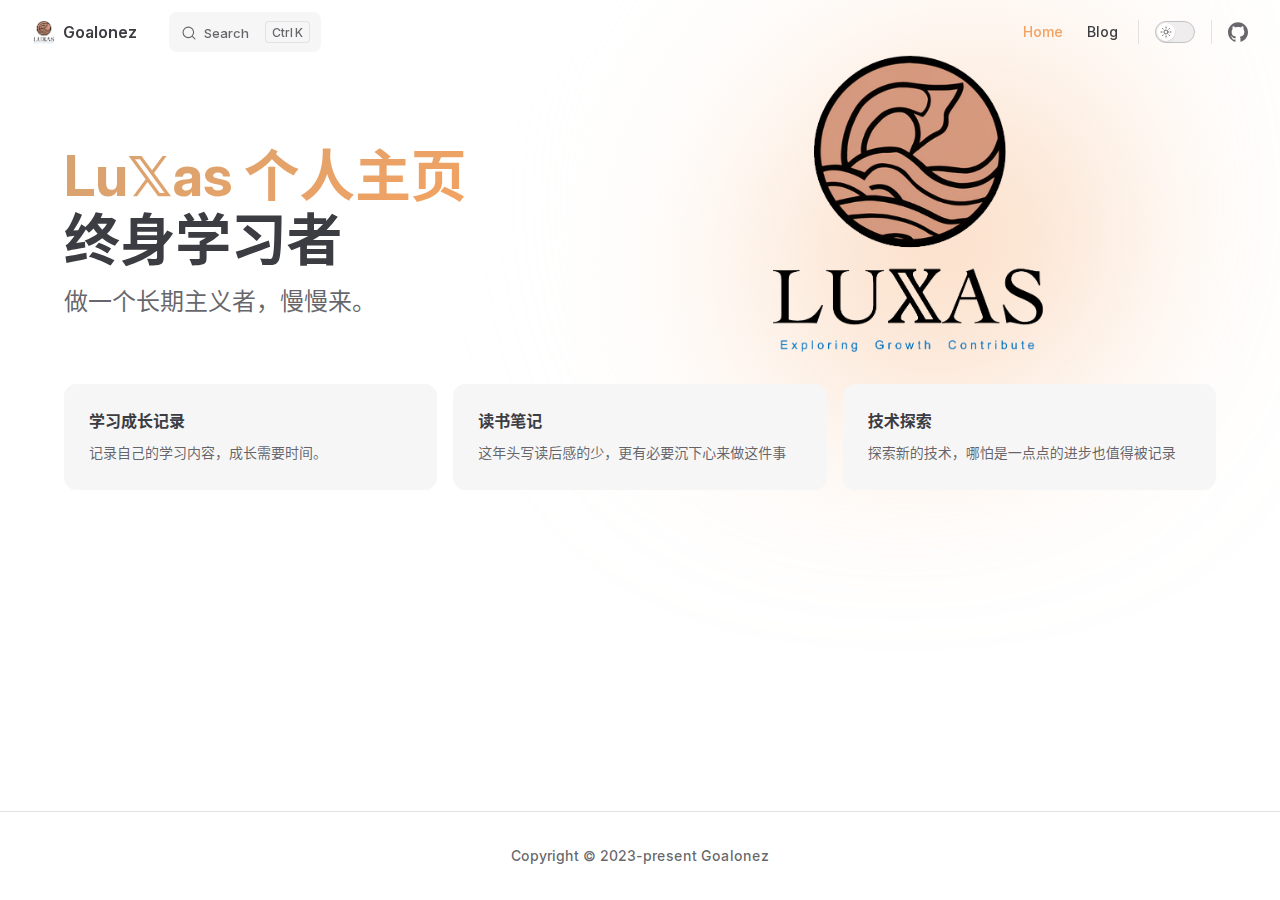
==== commit 6e2519db: "feat: test lastUpdated" ====
--- a/index.html
+++ b/index.html
@@ -1,25 +1,26 @@
 <!DOCTYPE html>
-<html lang="cn-zh" dir="ltr">
+<html lang="zh-CN" dir="ltr">
   <head>
     <meta charset="utf-8">
     <meta name="viewport" content="width=device-width,initial-scale=1">
-    <title>Lu𝕏as</title>
-    <meta name="description" content="中文">
+    <title>Goalonez</title>
+    <meta name="description" content="Goalonez Blog">
     <meta name="generator" content="VitePress v1.2.2">
     <link rel="preload stylesheet" href="/assets/style.DDRdnjF_.css" as="style">
     
-    <script type="module" src="/assets/app.DLBh6SPV.js"></script>
+    <script type="module" src="/assets/app.jmoBMq5c.js"></script>
     <link rel="preload" href="/assets/inter-roman-latin.Di8DUHzh.woff2" as="font" type="font/woff2" crossorigin="">
     <link rel="modulepreload" href="/assets/chunks/framework.D42TvibZ.js">
-    <link rel="modulepreload" href="/assets/chunks/theme.DUBHkYEE.js">
+    <link rel="modulepreload" href="/assets/chunks/theme.CHCmfPLS.js">
     <link rel="modulepreload" href="/assets/index.md.DDCUJLED.lean.js">
-    <link rel="icon" href="/favicon.png">
+    <link rel="icon" href="/logo.ico">
+    <script>var _hmt=_hmt||[];(function(){var e=document.createElement("script");e.src="https://hm.baidu.com/hm.js?\u81EA\u5DF1\u7533\u8BF7";var t=document.getElementsByTagName("script")[0];t.parentNode.insertBefore(e,t)})();</script>
     <script id="check-dark-mode">(()=>{const e=localStorage.getItem("vitepress-theme-appearance")||"auto",a=window.matchMedia("(prefers-color-scheme: dark)").matches;(!e||e==="auto"?a:e==="dark")&&document.documentElement.classList.add("dark")})();</script>
     <script id="check-mac-os">document.documentElement.classList.toggle("mac",/Mac|iPhone|iPod|iPad/i.test(navigator.platform));</script>
   </head>
   <body>
-    <div id="app"><div class="Layout" data-v-5d98c3a5><!--[--><!--]--><!--[--><span tabindex="-1" data-v-0f60ec36></span><a href="#VPContent" class="VPSkipLink visually-hidden" data-v-0f60ec36> Skip to content </a><!--]--><!----><header class="VPNav" data-v-5d98c3a5 data-v-ae24b3ad><div class="VPNavBar home top" data-v-ae24b3ad data-v-ccf7ddec><div class="wrapper" data-v-ccf7ddec><div class="container" data-v-ccf7ddec><div class="title" data-v-ccf7ddec><div class="VPNavBarTitle" data-v-ccf7ddec data-v-ab179fa1><a class="title" href="/" data-v-ab179fa1><!--[--><!--]--><!----><span data-v-ab179fa1>Lu𝕏as</span><!--[--><!--]--></a></div></div><div class="content" data-v-ccf7ddec><div class="content-body" data-v-ccf7ddec><!--[--><!--]--><div class="VPNavBarSearch search" data-v-ccf7ddec><!--[--><!----><div id="local-search"><button type="button" class="DocSearch DocSearch-Button" aria-label="Search"><span class="DocSearch-Button-Container"><span class="vp-icon DocSearch-Search-Icon"></span><span class="DocSearch-Button-Placeholder">Search</span></span><span class="DocSearch-Button-Keys"><kbd class="DocSearch-Button-Key"></kbd><kbd class="DocSearch-Button-Key">K</kbd></span></button></div><!--]--></div><nav aria-labelledby="main-nav-aria-label" class="VPNavBarMenu menu" data-v-ccf7ddec data-v-7f418b0f><span id="main-nav-aria-label" class="visually-hidden" data-v-7f418b0f>Main Navigation</span><!--[--><!--[--><a class="VPLink link VPNavBarMenuLink" href="/posts" tabindex="0" data-v-7f418b0f data-v-9c663999><!--[--><span data-v-9c663999>文章</span><!--]--></a><!--]--><!--[--><a class="VPLink link VPNavBarMenuLink" href="/about/page" tabindex="0" data-v-7f418b0f data-v-9c663999><!--[--><span data-v-9c663999>关于</span><!--]--></a><!--]--><!--]--></nav><div class="VPFlyout VPNavBarTranslations translations" data-v-ccf7ddec data-v-88af2de4 data-v-b6c34ac9><button type="button" class="button" aria-haspopup="true" aria-expanded="false" aria-label="多语言" data-v-b6c34ac9><span class="text" data-v-b6c34ac9><span class="vpi-languages option-icon" data-v-b6c34ac9></span><!----><span class="vpi-chevron-down text-icon" data-v-b6c34ac9></span></span></button><div class="menu" data-v-b6c34ac9><div class="VPMenu" data-v-b6c34ac9 data-v-e7ea1737><!----><!--[--><!--[--><div class="items" data-v-88af2de4><p class="title" data-v-88af2de4>简体中文</p><!--[--><div class="VPMenuLink" data-v-88af2de4 data-v-43f1e123><a class="VPLink link" href="/en/" data-v-43f1e123><!--[-->English<!--]--></a></div><!--]--></div><!--]--><!--]--></div></div></div><div class="VPNavBarAppearance appearance" data-v-ccf7ddec data-v-e6aabb21><button class="VPSwitch VPSwitchAppearance" type="button" role="switch" title="切换到深色模式" aria-checked="false" data-v-e6aabb21 data-v-d1f28634 data-v-1d5665e3><span class="check" data-v-1d5665e3><span class="icon" data-v-1d5665e3><!--[--><span class="vpi-sun sun" data-v-d1f28634></span><span class="vpi-moon moon" data-v-d1f28634></span><!--]--></span></span></button></div><div class="VPSocialLinks VPNavBarSocialLinks social-links" data-v-ccf7ddec data-v-0394ad82 data-v-7bc22406><!--[--><a class="VPSocialLink no-icon" href="https://github.com/luxasjer" aria-label="github" target="_blank" rel="noopener" data-v-7bc22406 data-v-eee4e7cb><span class="vpi-social-github" /></a><a class="VPSocialLink no-icon" href="mailto:jiap@hotmail.com" aria-label target="_blank" rel="noopener" data-v-7bc22406 data-v-eee4e7cb><svg xmlns="http://www.w3.org/2000/svg" viewBox="0 0 128 96" id="email"><g><path d="M0 11.283V8a8 8 0 0 1 8-8h112a8 8 0 0 1 8 8v3.283l-64 40zm66.12 48.11a4.004 4.004 0 0 1-4.24 0L0 20.717V88a8 8 0 0 0 8 8h112a8 8 0 0 0 8-8V20.717z"></path></g></svg></a><!--]--></div><div class="VPFlyout VPNavBarExtra extra" data-v-ccf7ddec data-v-d0bd9dde data-v-b6c34ac9><button type="button" class="button" aria-haspopup="true" aria-expanded="false" aria-label="extra navigation" data-v-b6c34ac9><span class="vpi-more-horizontal icon" data-v-b6c34ac9></span></button><div class="menu" data-v-b6c34ac9><div class="VPMenu" data-v-b6c34ac9 data-v-e7ea1737><!----><!--[--><!--[--><div class="group translations" data-v-d0bd9dde><p class="trans-title" data-v-d0bd9dde>简体中文</p><!--[--><div class="VPMenuLink" data-v-d0bd9dde data-v-43f1e123><a class="VPLink link" href="/en/" data-v-43f1e123><!--[-->English<!--]--></a></div><!--]--></div><div class="group" data-v-d0bd9dde><div class="item appearance" data-v-d0bd9dde><p class="label" data-v-d0bd9dde>主题</p><div class="appearance-action" data-v-d0bd9dde><button class="VPSwitch VPSwitchAppearance" type="button" role="switch" title="切换到深色模式" aria-checked="false" data-v-d0bd9dde data-v-d1f28634 data-v-1d5665e3><span class="check" data-v-1d5665e3><span class="icon" data-v-1d5665e3><!--[--><span class="vpi-sun sun" data-v-d1f28634></span><span class="vpi-moon moon" data-v-d1f28634></span><!--]--></span></span></button></div></div></div><div class="group" data-v-d0bd9dde><div class="item social-links" data-v-d0bd9dde><div class="VPSocialLinks social-links-list" data-v-d0bd9dde data-v-7bc22406><!--[--><a class="VPSocialLink no-icon" href="https://github.com/luxasjer" aria-label="github" target="_blank" rel="noopener" data-v-7bc22406 data-v-eee4e7cb><span class="vpi-social-github" /></a><a class="VPSocialLink no-icon" href="mailto:jiap@hotmail.com" aria-label target="_blank" rel="noopener" data-v-7bc22406 data-v-eee4e7cb><svg xmlns="http://www.w3.org/2000/svg" viewBox="0 0 128 96" id="email"><g><path d="M0 11.283V8a8 8 0 0 1 8-8h112a8 8 0 0 1 8 8v3.283l-64 40zm66.12 48.11a4.004 4.004 0 0 1-4.24 0L0 20.717V88a8 8 0 0 0 8 8h112a8 8 0 0 0 8-8V20.717z"></path></g></svg></a><!--]--></div></div></div><!--]--><!--]--></div></div></div><!--[--><!--]--><button type="button" class="VPNavBarHamburger hamburger" aria-label="mobile navigation" aria-expanded="false" aria-controls="VPNavScreen" data-v-ccf7ddec data-v-e5dd9c1c><span class="container" data-v-e5dd9c1c><span class="top" data-v-e5dd9c1c></span><span class="middle" data-v-e5dd9c1c></span><span class="bottom" data-v-e5dd9c1c></span></span></button></div></div></div></div><div class="divider" data-v-ccf7ddec><div class="divider-line" data-v-ccf7ddec></div></div></div><!----></header><!----><!----><div class="VPContent is-home" id="VPContent" data-v-5d98c3a5 data-v-1428d186><div class="VPHome" data-v-1428d186 data-v-686f80a6><!--[--><!--]--><div class="VPHero has-image VPHomeHero" data-v-686f80a6 data-v-303bb580><div class="container" data-v-303bb580><div class="main" data-v-303bb580><!--[--><!--]--><!--[--><h1 class="name" data-v-303bb580><span class="clip" data-v-303bb580>Lu𝕏as 个人主页</span></h1><p class="text" data-v-303bb580>终身学习者</p><p class="tagline" data-v-303bb580>做一个长期主义者，慢慢来。</p><!--]--><!--[--><!--]--><!----><!--[--><!--]--></div><div class="image" data-v-303bb580><div class="image-container" data-v-303bb580><div class="image-bg" data-v-303bb580></div><!--[--><!--[--><img class="VPImage image-src" src="/logo.png" alt="Lu𝕏as" data-v-8426fc1a><!--]--><!--]--></div></div></div></div><!--[--><!--]--><!--[--><!--]--><div class="VPFeatures VPHomeFeatures" data-v-686f80a6 data-v-a6181336><div class="container" data-v-a6181336><div class="items" data-v-a6181336><!--[--><div class="grid-3 item" data-v-a6181336><div class="VPLink no-icon VPFeature" data-v-a6181336 data-v-a3976bdc><!--[--><article class="box" data-v-a3976bdc><!----><h2 class="title" data-v-a3976bdc>学习成长记录</h2><p class="details" data-v-a3976bdc>记录自己的学习内容，成长需要时间。</p><!----></article><!--]--></div></div><div class="grid-3 item" data-v-a6181336><div class="VPLink no-icon VPFeature" data-v-a6181336 data-v-a3976bdc><!--[--><article class="box" data-v-a3976bdc><!----><h2 class="title" data-v-a3976bdc>读书笔记</h2><p class="details" data-v-a3976bdc>这年头写读后感的少，更有必要沉下心来做这件事</p><!----></article><!--]--></div></div><div class="grid-3 item" data-v-a6181336><div class="VPLink no-icon VPFeature" data-v-a6181336 data-v-a3976bdc><!--[--><article class="box" data-v-a3976bdc><!----><h2 class="title" data-v-a3976bdc>技术探索</h2><p class="details" data-v-a3976bdc>探索新的技术，哪怕是一点点的进步也值得被记录</p><!----></article><!--]--></div></div><!--]--></div></div></div><!--[--><!--]--><div class="vp-doc container" style="" data-v-686f80a6 data-v-8e2d4988><!--[--><div style="position:relative;" data-v-686f80a6><div></div></div><!--]--></div></div></div><footer class="VPFooter" data-v-5d98c3a5 data-v-e315a0ad><div class="container" data-v-e315a0ad><p class="message" data-v-e315a0ad>基于 MIT 许可发布</p><p class="copyright" data-v-e315a0ad>版权所有 © 2019-2024 Lu𝕏as</p></div></footer><!--[--><!--]--></div></div>
-    <script>window.__VP_HASH_MAP__=JSON.parse("{\"en_about_page.md\":\"DfdKTRWu\",\"en_posts_index.md\":\"Dd6nud6J\",\"about_page.md\":\"Cd9vt3Vc\",\"index.md\":\"DDCUJLED\",\"en_posts_how-to-configure-multiple-github-accounts-on-mac.md\":\"Dc8gXFpG\",\"posts_index.md\":\"DUNDQnD2\",\"en_index.md\":\"DZoqJxFA\",\"posts_how-to-configure-multiple-github-accounts-on-mac.md\":\"HzGMgSVw\"}");window.__VP_SITE_DATA__=JSON.parse("{\"lang\":\"en-US\",\"dir\":\"ltr\",\"title\":\"Lu𝕏as\",\"description\":\"Lu𝕏as 的个人网站\",\"base\":\"/\",\"head\":[],\"router\":{\"prefetchLinks\":true},\"appearance\":true,\"themeConfig\":{\"socialLinks\":[{\"icon\":\"github\",\"link\":\"https://github.com/luxasjer\"},{\"icon\":{\"svg\":\"<svg xmlns=\\\"http://www.w3.org/2000/svg\\\" viewBox=\\\"0 0 128 96\\\" id=\\\"email\\\"><g><path d=\\\"M0 11.283V8a8 8 0 0 1 8-8h112a8 8 0 0 1 8 8v3.283l-64 40zm66.12 48.11a4.004 4.004 0 0 1-4.24 0L0 20.717V88a8 8 0 0 0 8 8h112a8 8 0 0 0 8-8V20.717z\\\"></path></g></svg>\"},\"link\":\"mailto:jiap@hotmail.com\"}],\"search\":{\"provider\":\"local\"}},\"locales\":{\"root\":{\"label\":\"简体中文\",\"lang\":\"cn-zh\",\"description\":\"中文\",\"themeConfig\":{\"nav\":[{\"text\":\"文章\",\"link\":\"/posts\"},{\"text\":\"关于\",\"link\":\"/about/page\"}],\"editLink\":{\"pattern\":\"mailto:jiap@hotmail.com\",\"text\":\"与我取得联系\"},\"footer\":{\"message\":\"基于 MIT 许可发布\",\"copyright\":\"版权所有 © 2019-2024 Lu𝕏as\"},\"docFooter\":{\"prev\":\"上一页\",\"next\":\"下一页\"},\"outlineTitle\":\"导航栏\",\"outline\":[2,3],\"lastUpdated\":{\"text\":\"最后更新于\",\"formatOptions\":{\"dateStyle\":\"short\",\"timeStyle\":\"medium\"}},\"langMenuLabel\":\"多语言\",\"returnToTopLabel\":\"回到顶部\",\"sidebarMenuLabel\":\"菜单\",\"darkModeSwitchLabel\":\"主题\",\"lightModeSwitchTitle\":\"切换到浅色模式\",\"darkModeSwitchTitle\":\"切换到深色模式\"}},\"en\":{\"label\":\"English\",\"lang\":\"en-US\",\"description\":\"Vite & Vue powered static site generator.\",\"themeConfig\":{\"nav\":[{\"text\":\"About\",\"link\":\"/about/page\"}],\"editLink\":{\"pattern\":\"mailto:jiap@hotmail.com\",\"text\":\"Mail to me\"},\"footer\":{\"message\":\"Released under the MIT License\",\"copyright\":\"Copyright © 2019 - 2024 Lu𝕏as\"}}}},\"scrollOffset\":134,\"cleanUrls\":true}");</script>
+    <div id="app"><div class="Layout" data-v-5d98c3a5><!--[--><!--]--><!--[--><span tabindex="-1" data-v-0f60ec36></span><a href="#VPContent" class="VPSkipLink visually-hidden" data-v-0f60ec36> Skip to content </a><!--]--><!----><header class="VPNav" data-v-5d98c3a5 data-v-ae24b3ad><div class="VPNavBar home top" data-v-ae24b3ad data-v-ccf7ddec><div class="wrapper" data-v-ccf7ddec><div class="container" data-v-ccf7ddec><div class="title" data-v-ccf7ddec><div class="VPNavBarTitle" data-v-ccf7ddec data-v-ab179fa1><a class="title" href="/" data-v-ab179fa1><!--[--><!--]--><!--[--><img class="VPImage logo" src="/logo.png" alt data-v-8426fc1a><!--]--><span data-v-ab179fa1>Goalonez</span><!--[--><!--]--></a></div></div><div class="content" data-v-ccf7ddec><div class="content-body" data-v-ccf7ddec><!--[--><!--]--><div class="VPNavBarSearch search" data-v-ccf7ddec><!--[--><!----><div id="local-search"><button type="button" class="DocSearch DocSearch-Button" aria-label="Search"><span class="DocSearch-Button-Container"><span class="vp-icon DocSearch-Search-Icon"></span><span class="DocSearch-Button-Placeholder">Search</span></span><span class="DocSearch-Button-Keys"><kbd class="DocSearch-Button-Key"></kbd><kbd class="DocSearch-Button-Key">K</kbd></span></button></div><!--]--></div><nav aria-labelledby="main-nav-aria-label" class="VPNavBarMenu menu" data-v-ccf7ddec data-v-7f418b0f><span id="main-nav-aria-label" class="visually-hidden" data-v-7f418b0f>Main Navigation</span><!--[--><!--[--><a class="VPLink link VPNavBarMenuLink active" href="/" tabindex="0" data-v-7f418b0f data-v-9c663999><!--[--><span data-v-9c663999>Home</span><!--]--></a><!--]--><!--[--><a class="VPLink link VPNavBarMenuLink" href="/aboutme" tabindex="0" data-v-7f418b0f data-v-9c663999><!--[--><span data-v-9c663999>Blog</span><!--]--></a><!--]--><!--]--></nav><!----><div class="VPNavBarAppearance appearance" data-v-ccf7ddec data-v-e6aabb21><button class="VPSwitch VPSwitchAppearance" type="button" role="switch" title="Switch to dark theme" aria-checked="false" data-v-e6aabb21 data-v-d1f28634 data-v-1d5665e3><span class="check" data-v-1d5665e3><span class="icon" data-v-1d5665e3><!--[--><span class="vpi-sun sun" data-v-d1f28634></span><span class="vpi-moon moon" data-v-d1f28634></span><!--]--></span></span></button></div><div class="VPSocialLinks VPNavBarSocialLinks social-links" data-v-ccf7ddec data-v-0394ad82 data-v-7bc22406><!--[--><a class="VPSocialLink no-icon" href="https://github.com/Goalonez/goalonez.github.io" aria-label="github" target="_blank" rel="noopener" data-v-7bc22406 data-v-eee4e7cb><span class="vpi-social-github" /></a><!--]--></div><div class="VPFlyout VPNavBarExtra extra" data-v-ccf7ddec data-v-d0bd9dde data-v-b6c34ac9><button type="button" class="button" aria-haspopup="true" aria-expanded="false" aria-label="extra navigation" data-v-b6c34ac9><span class="vpi-more-horizontal icon" data-v-b6c34ac9></span></button><div class="menu" data-v-b6c34ac9><div class="VPMenu" data-v-b6c34ac9 data-v-e7ea1737><!----><!--[--><!--[--><!----><div class="group" data-v-d0bd9dde><div class="item appearance" data-v-d0bd9dde><p class="label" data-v-d0bd9dde>Appearance</p><div class="appearance-action" data-v-d0bd9dde><button class="VPSwitch VPSwitchAppearance" type="button" role="switch" title="Switch to dark theme" aria-checked="false" data-v-d0bd9dde data-v-d1f28634 data-v-1d5665e3><span class="check" data-v-1d5665e3><span class="icon" data-v-1d5665e3><!--[--><span class="vpi-sun sun" data-v-d1f28634></span><span class="vpi-moon moon" data-v-d1f28634></span><!--]--></span></span></button></div></div></div><div class="group" data-v-d0bd9dde><div class="item social-links" data-v-d0bd9dde><div class="VPSocialLinks social-links-list" data-v-d0bd9dde data-v-7bc22406><!--[--><a class="VPSocialLink no-icon" href="https://github.com/Goalonez/goalonez.github.io" aria-label="github" target="_blank" rel="noopener" data-v-7bc22406 data-v-eee4e7cb><span class="vpi-social-github" /></a><!--]--></div></div></div><!--]--><!--]--></div></div></div><!--[--><!--]--><button type="button" class="VPNavBarHamburger hamburger" aria-label="mobile navigation" aria-expanded="false" aria-controls="VPNavScreen" data-v-ccf7ddec data-v-e5dd9c1c><span class="container" data-v-e5dd9c1c><span class="top" data-v-e5dd9c1c></span><span class="middle" data-v-e5dd9c1c></span><span class="bottom" data-v-e5dd9c1c></span></span></button></div></div></div></div><div class="divider" data-v-ccf7ddec><div class="divider-line" data-v-ccf7ddec></div></div></div><!----></header><!----><!----><div class="VPContent is-home" id="VPContent" data-v-5d98c3a5 data-v-1428d186><div class="VPHome" data-v-1428d186 data-v-686f80a6><!--[--><!--]--><div class="VPHero has-image VPHomeHero" data-v-686f80a6 data-v-303bb580><div class="container" data-v-303bb580><div class="main" data-v-303bb580><!--[--><!--]--><!--[--><h1 class="name" data-v-303bb580><span class="clip" data-v-303bb580>Lu𝕏as 个人主页</span></h1><p class="text" data-v-303bb580>终身学习者</p><p class="tagline" data-v-303bb580>做一个长期主义者，慢慢来。</p><!--]--><!--[--><!--]--><!----><!--[--><!--]--></div><div class="image" data-v-303bb580><div class="image-container" data-v-303bb580><div class="image-bg" data-v-303bb580></div><!--[--><!--[--><img class="VPImage image-src" src="/logo.png" alt="Lu𝕏as" data-v-8426fc1a><!--]--><!--]--></div></div></div></div><!--[--><!--]--><!--[--><!--]--><div class="VPFeatures VPHomeFeatures" data-v-686f80a6 data-v-a6181336><div class="container" data-v-a6181336><div class="items" data-v-a6181336><!--[--><div class="grid-3 item" data-v-a6181336><div class="VPLink no-icon VPFeature" data-v-a6181336 data-v-a3976bdc><!--[--><article class="box" data-v-a3976bdc><!----><h2 class="title" data-v-a3976bdc>学习成长记录</h2><p class="details" data-v-a3976bdc>记录自己的学习内容，成长需要时间。</p><!----></article><!--]--></div></div><div class="grid-3 item" data-v-a6181336><div class="VPLink no-icon VPFeature" data-v-a6181336 data-v-a3976bdc><!--[--><article class="box" data-v-a3976bdc><!----><h2 class="title" data-v-a3976bdc>读书笔记</h2><p class="details" data-v-a3976bdc>这年头写读后感的少，更有必要沉下心来做这件事</p><!----></article><!--]--></div></div><div class="grid-3 item" data-v-a6181336><div class="VPLink no-icon VPFeature" data-v-a6181336 data-v-a3976bdc><!--[--><article class="box" data-v-a3976bdc><!----><h2 class="title" data-v-a3976bdc>技术探索</h2><p class="details" data-v-a3976bdc>探索新的技术，哪怕是一点点的进步也值得被记录</p><!----></article><!--]--></div></div><!--]--></div></div></div><!--[--><!--]--><div class="vp-doc container" style="" data-v-686f80a6 data-v-8e2d4988><!--[--><div style="position:relative;" data-v-686f80a6><div></div></div><!--]--></div></div></div><footer class="VPFooter" data-v-5d98c3a5 data-v-e315a0ad><div class="container" data-v-e315a0ad><!----><p class="copyright" data-v-e315a0ad>Copyright © 2023-present Goalonez</p></div></footer><!--[--><!--]--></div></div>
+    <script>window.__VP_HASH_MAP__=JSON.parse("{\"en_posts_how-to-configure-multiple-github-accounts-on-mac.md\":\"Dc8gXFpG\",\"en_posts_index.md\":\"Dd6nud6J\",\"posts_index.md\":\"DUNDQnD2\",\"about_page.md\":\"Cd9vt3Vc\",\"index.md\":\"DDCUJLED\",\"en_index.md\":\"DZoqJxFA\",\"en_about_page.md\":\"DfdKTRWu\",\"posts_how-to-configure-multiple-github-accounts-on-mac.md\":\"DrdQ6sR2\"}");window.__VP_SITE_DATA__=JSON.parse("{\"lang\":\"zh-CN\",\"dir\":\"ltr\",\"title\":\"Goalonez\",\"description\":\"Goalonez Blog\",\"base\":\"/\",\"head\":[],\"router\":{\"prefetchLinks\":true},\"appearance\":true,\"themeConfig\":{\"logo\":\"/logo.png\",\"nav\":[{\"text\":\"Home\",\"link\":\"/\"},{\"text\":\"Blog\",\"link\":\"/aboutme\"}],\"sidebar\":[{\"text\":\"博客\",\"items\":[{\"text\":\"About Me\",\"link\":\"/aboutme\"}]}],\"docFooter\":{\"prev\":\"上一篇\",\"next\":\"下一篇\"},\"outline\":{\"level\":[2,6],\"label\":\"文章目录\"},\"lastUpdatedText\":\"最后更新时间\",\"search\":{\"provider\":\"local\"},\"socialLinks\":[{\"icon\":\"github\",\"link\":\"https://github.com/Goalonez/goalonez.github.io\"}],\"footer\":{\"copyright\":\"Copyright © 2023-present Goalonez\"}},\"locales\":{},\"scrollOffset\":134,\"cleanUrls\":true}");</script>
     
   </body>
 </html>